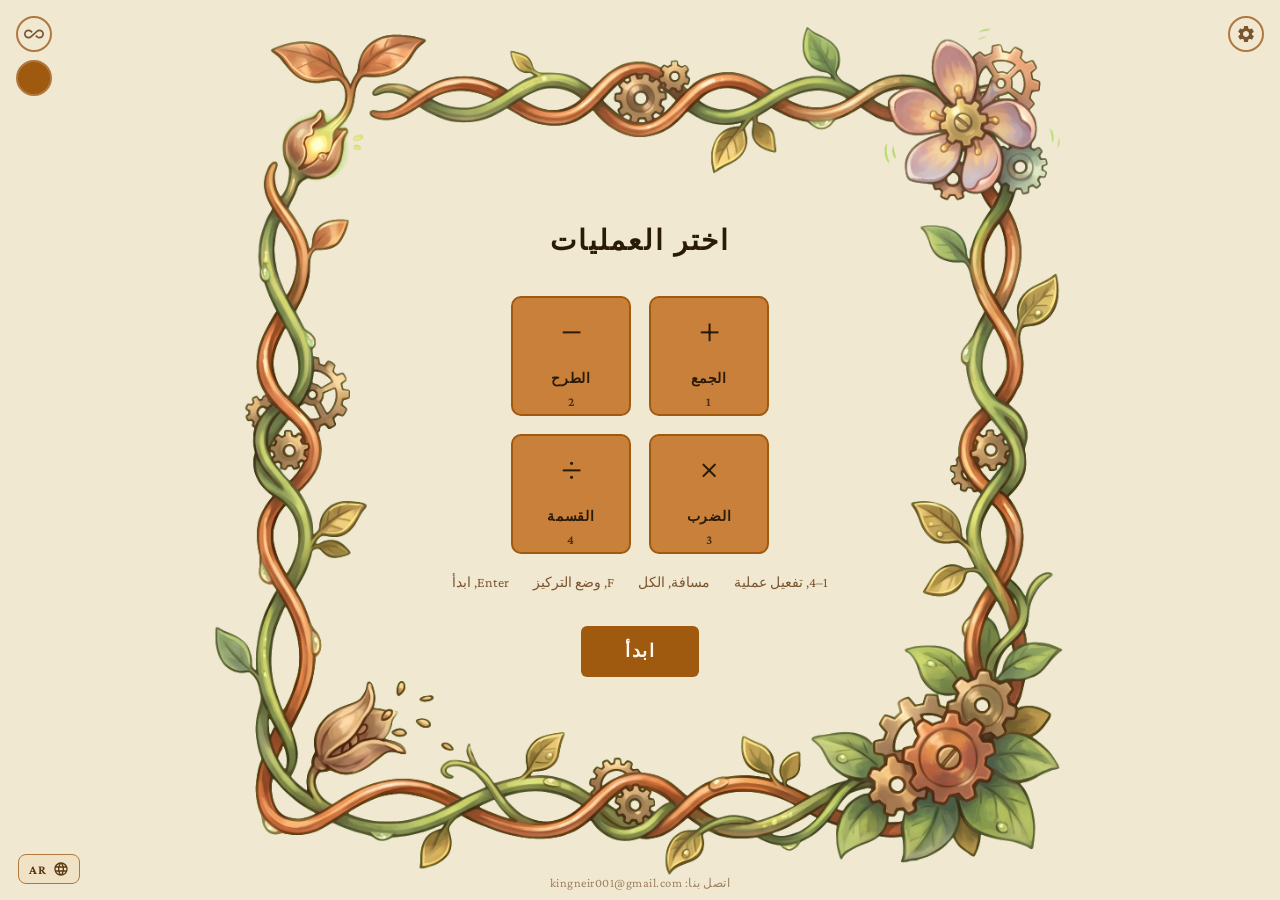
==== ar/index.html @ 9a597d03 "Updates" ====
<!DOCTYPE html>
<html lang="ar" dir="rtl">

<head>
    <meta charset="UTF-8">
    <meta name="viewport" content="width=device-width, initial-scale=1.0">
    
    <!-- Primary Meta Tags -->
    <title>Math Quiz: تدرّب على الحساب الذهني عبر الإنترنت</title>
    <meta name="title" content="Math Quiz: تدرّب على الحساب الذهني عبر الإنترنت">
    <meta name="description" content="حسّن سرعة حسابك مع أوضاع المؤقت والتركيز والخبير. تدرّب على الجمع والطرح والضرب والقسمة.">
    <link rel="canonical" href="https://coutneir.github.io/ar/">

    <!-- Language alternates (one hardcoded HTML per language for share/crawler SEO) -->
    <link rel="alternate" hreflang="en" href="https://coutneir.github.io/">
    <link rel="alternate" hreflang="es" href="https://coutneir.github.io/es/">
    <link rel="alternate" hreflang="fr" href="https://coutneir.github.io/fr/">
    <link rel="alternate" hreflang="ca" href="https://coutneir.github.io/ca/">
    <link rel="alternate" hreflang="pt" href="https://coutneir.github.io/pt/">
    <link rel="alternate" hreflang="de" href="https://coutneir.github.io/de/">
    <link rel="alternate" hreflang="ar" href="https://coutneir.github.io/ar/">
    <link rel="alternate" hreflang="x-default" href="https://coutneir.github.io/">

    <!-- Theme Color for Browser UI -->
    <meta name="theme-color" content="#f0e8d0" media="(prefers-color-scheme: light)">
    <meta name="theme-color" content="#0a0614" media="(prefers-color-scheme: dark)">

    <!-- Open Graph / Facebook -->
    <meta property="og:type" content="website">
    <meta property="og:url" content="https://coutneir.github.io/ar/">
    <meta property="og:title" content="Math Quiz: تدرّب على الحساب الذهني عبر الإنترنت">
    <meta property="og:description" content="حسّن سرعة حسابك مع أوضاع المؤقت والتركيز والخبير. تدرّب على الجمع والطرح والضرب والقسمة.">
    <meta property="og:image" content="https://coutneir.github.io/og_image.jpg">
    <meta property="og:image:width" content="1200">
    <meta property="og:image:height" content="630">
    <meta property="og:image:alt" content="Al-Khwarizmi inspired geometric emblem representing an Algorithm Pathway">
    <meta property="og:site_name" content="Math Quiz">
    <meta property="og:locale" content="ar_AR">

    <!-- Twitter -->
    <meta name="twitter:card" content="summary_large_image">
    <meta name="twitter:site" content="@coutneir">
    <meta name="twitter:url" content="https://coutneir.github.io/ar/">
    <meta name="twitter:title" content="Math Quiz: تدرّب على الحساب الذهني عبر الإنترنت">
    <meta name="twitter:description" content="حسّن سرعة حسابك مع أوضاع المؤقت والتركيز والخبير. تدرّب على الجمع والطرح والضرب والقسمة.">
    <meta name="twitter:image" content="https://coutneir.github.io/og_image.jpg">

    <!-- Favicon and App Manifest -->
    <link rel="icon" type="image/x-icon" href="/favicon.ico">
    <link rel="icon" type="image/png" sizes="32x32" href="/favicon-32x32.png">
    <link rel="icon" type="image/svg+xml" href="/favicon.svg">
    <link rel="apple-touch-icon" sizes="180x180" href="/apple-touch-icon.png">
    <link rel="manifest" href="/site.webmanifest">

    <!-- JSON-LD Structured Data -->
    <script type="application/ld+json">
    {
      "@context": "https://schema.org",
      "@type": "WebApplication",
      "name": "Math Quiz",
      "description": "حسّن سرعة حسابك مع أوضاع المؤقت والتركيز والخبير. تدرّب على الجمع والطرح والضرب والقسمة.",
      "url": "https://coutneir.github.io/",
      "applicationCategory": "EducationalApplication",
      "operatingSystem": "All",
      "browserRequirements": "Requires HTML5 support"
    }
    </script>

    <!-- Preconnect to reduce DNS + TLS latency for Google Fonts -->
    <link rel="preconnect" href="https://fonts.googleapis.com">
    <link rel="preconnect" href="https://fonts.gstatic.com" crossorigin>
    <!-- Defer font loading to prevent render-blocking and hit 100 Performance -->
    <link rel="preload" as="style" href="https://fonts.googleapis.com/css2?family=Cinzel:wght@400;600;700&family=Crimson+Pro:ital,wght@0,400;0,600;1,400&display=swap">
    <link rel="stylesheet" media="print" onload="this.onload=null;this.media='all'" href="https://fonts.googleapis.com/css2?family=Cinzel:wght@400;600;700&family=Crimson+Pro:ital,wght@0,400;0,600;1,400&display=swap">
    <noscript><link rel="stylesheet" href="https://fonts.googleapis.com/css2?family=Cinzel:wght@400;600;700&family=Crimson+Pro:ital,wght@0,400;0,600;1,400&display=swap"></noscript>
    <!-- Preload the active border so LCP fires as early as possible -->
    <link rel="preload" id="border-preload" as="image" href="/light_border.webp" type="image/webp" fetchpriority="high">
    <!-- Inline SVG sprite, replaces full Material Icons CDN (saves ~114KB) -->
    <svg xmlns="http://www.w3.org/2000/svg" style="display:none">
        <symbol id="icon-settings" viewBox="0 0 24 24"><path d="M19.14 12.94c.04-.3.06-.61.06-.94s-.02-.64-.07-.94l2.03-1.58a.49.49 0 0 0 .12-.61l-1.92-3.32a.49.49 0 0 0-.59-.22l-2.39.96a7.01 7.01 0 0 0-1.62-.94l-.36-2.54a.484.484 0 0 0-.48-.41h-3.84c-.24 0-.43.17-.47.41l-.36 2.54a7.34 7.34 0 0 0-1.62.94l-2.39-.96a.47.47 0 0 0-.59.22L2.74 8.87a.47.47 0 0 0 .12.61l2.03 1.58c-.05.3-.07.62-.07.94s.02.64.07.94l-2.03 1.58a.49.49 0 0 0-.12.61l1.92 3.32c.12.22.37.29.59.22l2.39-.96c.5.36 1.04.67 1.62.94l.36 2.54c.05.24.24.41.48.41h3.84c.24 0 .44-.17.47-.41l.36-2.54a7.34 7.34 0 0 0 1.62-.94l2.39.96c.22.08.47 0 .59-.22l1.92-3.32a.47.47 0 0 0-.12-.61l-2.01-1.58zM12 15.6c-1.98 0-3.6-1.62-3.6-3.6s1.62-3.6 3.6-3.6 3.6 1.62 3.6 3.6-1.62 3.6-3.6 3.6z"/></symbol>
        <symbol id="icon-all-inclusive" viewBox="0 0 24 24"><path d="M18.6 6.62c-1.44 0-2.8.56-3.77 1.53L12 10.66 10.48 12h.01L7.8 14.39c-.64.64-1.49.99-2.4.99-1.87 0-3.39-1.51-3.39-3.38S3.53 8.62 5.4 8.62c.91 0 1.76.35 2.44 1.03l1.13 1 1.51-1.34L9.22 8.2A5.37 5.37 0 0 0 5.4 6.62C2.42 6.62 0 9.04 0 12s2.42 5.38 5.4 5.38c1.44 0 2.8-.56 3.77-1.53l2.83-2.5.01.01L13.52 12h-.01l2.69-2.39c.64-.64 1.49-.99 2.4-.99 1.87 0 3.39 1.51 3.39 3.38s-1.52 3.38-3.39 3.38c-.9 0-1.76-.35-2.44-1.03l-1.14-1.01-1.51 1.34 1.27 1.12a5.386 5.386 0 0 0 3.82 1.57c2.98 0 5.4-2.41 5.4-5.38s-2.42-5.37-5.4-5.37z"/></symbol>
        <symbol id="icon-dark-mode" viewBox="0 0 24 24"><path d="M12 3a9 9 0 1 0 9 9c0-.46-.04-.92-.1-1.36a5.389 5.389 0 0 1-4.4 2.26 5.403 5.403 0 0 1-3.14-9.8c-.44-.06-.9-.1-1.36-.1z"/></symbol>
        <symbol id="icon-light-mode" viewBox="0 0 24 24"><path d="M12 7c-2.76 0-5 2.24-5 5s2.24 5 5 5 5-2.24 5-5-2.24-5-5-5zM2 13h2c.55 0 1-.45 1-1s-.45-1-1-1H2c-.55 0-1 .45-1 1s.45 1 1 1zm18 0h2c.55 0 1-.45 1-1s-.45-1-1-1h-2c-.55 0-1 .45-1 1s.45 1 1 1zM11 2v2c0 .55.45 1 1 1s1-.45 1-1V2c0-.55-.45-1-1-1s-1 .45-1 1zm0 18v2c0 .55.45 1 1 1s1-.45 1-1v-2c0-.55-.45-1-1-1s-1 .45-1 1zM5.99 4.58a.996.996 0 0 0-1.41 0 .996.996 0 0 0 0 1.41l1.06 1.06c.39.39 1.03.39 1.41 0s.39-1.03 0-1.41L5.99 4.58zm12.37 12.37a.996.996 0 0 0-1.41 0 .996.996 0 0 0 0 1.41l1.06 1.06c.39.39 1.03.39 1.41 0a.996.996 0 0 0 0-1.41l-1.06-1.06zm1.06-10.96a.996.996 0 0 0 0-1.41.996.996 0 0 0-1.41 0l-1.06 1.06c-.39.39-.39 1.03 0 1.41s1.03.39 1.41 0l1.06-1.06zM7.05 18.36a.996.996 0 0 0 0-1.41.996.996 0 0 0-1.41 0l-1.06 1.06c-.39.39-.39 1.03 0 1.41s1.03.39 1.41 0l1.06-1.06z"/></symbol>
        <symbol id="icon-language" viewBox="0 0 24 24"><path d="M11.99 2C6.47 2 2 6.48 2 12s4.47 10 9.99 10C17.52 22 22 17.52 22 12S17.52 2 11.99 2zm6.93 6h-2.95a15.65 15.65 0 0 0-1.38-3.56A8.03 8.03 0 0 1 18.92 8zM12 4.04c.83 1.2 1.48 2.53 1.91 3.96h-3.82c.43-1.43 1.08-2.76 1.91-3.96zM4.26 14C4.1 13.36 4 12.69 4 12s.1-1.36.26-2h3.38c-.08.66-.14 1.32-.14 2 0 .68.06 1.34.14 2H4.26zm.82 2h2.95c.32 1.25.78 2.45 1.38 3.56A7.99 7.99 0 0 1 5.08 16zm2.95-8H5.08a7.99 7.99 0 0 1 4.33-3.56A15.65 15.65 0 0 0 8.03 8zM12 19.96c-.83-1.2-1.48-2.53-1.91-3.96h3.82c-.43 1.43-1.08 2.76-1.91 3.96zM14.34 14H9.66c-.09-.66-.16-1.32-.16-2 0-.68.07-1.35.16-2h4.68c.09.65.16 1.32.16 2 0 .68-.07 1.34-.16 2zm.25 5.56c.6-1.11 1.06-2.31 1.38-3.56h2.95a8.03 8.03 0 0 1-4.33 3.56zM16.36 14c.08-.66.14-1.32.14-2 0-.68-.06-1.34-.14-2h3.38c.16.64.26 1.31.26 2s-.1 1.36-.26 2h-3.38z"/></symbol>
    </svg>
    

  <script type="module" crossorigin src="/assets/main-DHbUp1VT.js"></script>
  <link rel="stylesheet" crossorigin href="/assets/main-zAzt0mrz.css">
<link rel="manifest" href="/site.webmanifest"><script id="vite-plugin-pwa:register-sw" src="/registerSW.js"></script></head>

<body>
    <main id="bgc" aria-label="Math Quiz">
        <h1 class="sr-only">Math Quiz: تدرّب على الحساب الذهني عبر الإنترنت</h1>

        <!-- Breathing glow overlay (focus mode) -->
        <div id="focus-glow" aria-hidden="true"></div>

        <!-- ── Expert settings panel ─────────────────────────────────── -->
        <div id="expert-panel" role="dialog" aria-modal="true" aria-labelledby="expert-title">
            <div id="expert-card">
                <div id="expert-header">
                    <h2 id="expert-title">Expert Settings</h2>
                    <button id="expert-close" aria-label="Close">&#x2715;</button>
                </div>

                <!-- Session -->
                <div class="expert-section">
                    <div class="expert-section-title" id="exp-sec-session">Session</div>
                    <div class="expert-row">
                        <span class="expert-label" id="exp-lbl-mode">Mode</span>
                        <div class="seg" id="seg-mode" role="group" aria-labelledby="exp-lbl-mode">
                            <button data-val="timed"   class="active" id="exp-mode-timed">Timed</button>
                            <button data-val="endless" id="exp-mode-endless">Endless</button>
                        </div>
                    </div>
                    <div class="expert-row" id="timer-row">
                        <span class="expert-label" id="exp-lbl-timer">Timer</span>
                        <div class="seg" id="seg-timer" role="group" aria-labelledby="exp-lbl-timer">
                            <button data-val="30">30s</button>
                            <button data-val="60" class="active">60s</button>
                            <button data-val="90">90s</button>
                            <button data-val="120">120s</button>
                        </div>
                    </div>
                    <div class="expert-row" id="timer-custom-row">
                        <span class="expert-label" id="exp-lbl-custom">Custom (s)</span>
                        <input type="number" id="timer-custom" min="10" max="3600"
                               placeholder=", " class="range-custom-input">
                    </div>
                </div>

                <!-- Numbers -->
                <div class="expert-section">
                    <div class="expert-section-title" id="exp-sec-numbers">Numbers</div>
                    <div class="expert-row">
                        <span class="expert-label" id="exp-lbl-range">Range</span>
                        <div class="seg" id="range-presets" role="group" aria-labelledby="exp-lbl-range">
                            <button data-val="10"   class="active">0–10</button>
                            <button data-val="20">0–20</button>
                            <button data-val="50">0–50</button>
                            <button data-val="100">0–100</button>
                            <button data-val="1000">0–1000</button>
                        </div>
                    </div>
                    <div class="range-custom">
                        <label for="range-min" id="exp-lbl-min">Min</label>
                        <input type="number" id="range-min" min="0" max="999" value="0">
                        <label for="range-max" id="exp-lbl-max">Max</label>
                        <input type="number" id="range-max" min="1" max="1000" value="10">
                    </div>
                    <div class="expert-row">
                        <span class="expert-label" id="exp-lbl-neg">Negative results</span>
                        <div class="seg" id="seg-neg" role="group" aria-labelledby="exp-lbl-neg">
                            <button data-val="off" class="active" id="exp-neg-off">Off</button>
                            <button data-val="on"  id="exp-neg-on">On</button>
                        </div>
                    </div>
                    <div class="expert-row">
                        <span class="expert-label" id="exp-lbl-dec">Decimal division</span>
                        <div class="seg" id="seg-dec" role="group" aria-labelledby="exp-lbl-dec">
                            <button data-val="off" class="active" id="exp-dec-off">Off</button>
                            <button data-val="on"  id="exp-dec-on">On</button>
                        </div>
                    </div>
                </div>

                <!-- Problem structure -->
                <div class="expert-section">
                    <div class="expert-section-title" id="exp-sec-structure">Problem structure</div>
                    <div class="expert-row">
                        <span class="expert-label" id="exp-lbl-dir">Answer direction</span>
                        <div class="seg" id="seg-dir" role="group" aria-labelledby="exp-lbl-dir">
                            <button data-val="normal" class="active">A ○ B = ?</button>
                            <button data-val="operand">? ○ B = A</button>
                            <button data-val="mixed">Mixed</button>
                        </div>
                    </div>
                    <div class="expert-row">
                        <span class="expert-label" id="exp-lbl-chain">Chained problems</span>
                        <div class="seg" id="seg-chain" role="group" aria-labelledby="exp-lbl-chain">
                            <button data-val="off" class="active" id="exp-chain-off">Off</button>
                            <button data-val="on"  id="exp-chain-on">On</button>
                        </div>
                    </div>
                </div>

                <!-- Operation weight -->
                <div class="expert-section">
                    <div class="expert-section-title" id="exp-sec-weights">Operation weight</div>
                    <div id="weight-rows">
                        <div class="weight-row" data-op="addition">
                            <span class="weight-sym">+</span>
                            <input type="range" min="0" max="100" value="100" aria-label="Addition weight">
                            <span class="weight-val">100%</span>
                        </div>
                        <div class="weight-row" data-op="subtraction">
                            <span class="weight-sym">−</span>
                            <input type="range" min="0" max="100" value="100" aria-label="Subtraction weight">
                            <span class="weight-val">100%</span>
                        </div>
                        <div class="weight-row" data-op="multiplication">
                            <span class="weight-sym">×</span>
                            <input type="range" min="0" max="100" value="100" aria-label="Multiplication weight">
                            <span class="weight-val">100%</span>
                        </div>
                        <div class="weight-row" data-op="division">
                            <span class="weight-sym">÷</span>
                            <input type="range" min="0" max="100" value="100" aria-label="Division weight">
                            <span class="weight-val">100%</span>
                        </div>
                    </div>
                </div>

                <button id="expert-reset">Reset defaults</button>
            </div>
        </div>

        <!-- ── Screen 1: Select operations ───────────────────────────── -->
        <div class="screen active" id="screen-select" role="region" aria-labelledby="select-heading">
            <h2 id="select-heading">Choose operations</h2>
            <fieldset id="op-fieldset">
                <legend>Select which operations to practice</legend>
                <div id="op-grid">
                    <button class="op-card active" data-op="addition"
                            aria-pressed="true" aria-keyshortcuts="1">
                        <span aria-hidden="true">&plus;</span>
                        <span class="op-label">Addition</span>
                        <span class="op-key" aria-hidden="true">1</span>
                    </button>
                    <button class="op-card active" data-op="subtraction"
                            aria-pressed="true" aria-keyshortcuts="2">
                        <span aria-hidden="true">&minus;</span>
                        <span class="op-label">Subtraction</span>
                        <span class="op-key" aria-hidden="true">2</span>
                    </button>
                    <button class="op-card active" data-op="multiplication"
                            aria-pressed="true" aria-keyshortcuts="3">
                        <span aria-hidden="true">&times;</span>
                        <span class="op-label">Multiply</span>
                        <span class="op-key" aria-hidden="true">3</span>
                    </button>
                    <button class="op-card active" data-op="division"
                            aria-pressed="true" aria-keyshortcuts="4">
                        <span aria-hidden="true">&divide;</span>
                        <span class="op-label">Division</span>
                        <span class="op-key" aria-hidden="true">4</span>
                    </button>
                </div>
            </fieldset>
            <div id="select-hints" aria-hidden="true">
                <span>1–4, toggle op</span>
                <span>Space, toggle all</span>
                <span>F, focus mode</span>
                <span>Enter, start</span>
            </div>
            <div id="history-bar" aria-live="polite" hidden></div>
            <button class="btn-primary" id="btn-start" aria-keyshortcuts="Enter">Start</button>
            <!-- Gear: expert settings (top-left) -->
            <button id="expert-toggle" aria-label="Expert settings"
                    title="Expert Settings" aria-haspopup="dialog">
                <svg class="icon" aria-hidden="true"><use href="#icon-settings"/></svg>
            </button>
            <!-- Focus toggle placed after start in DOM so Tab order is: ops → start → focus toggle -->
            <button id="focus-toggle" aria-pressed="false"
                    aria-label="Focus mode" aria-keyshortcuts="f"
                    title="Focus Mode (F)">
                <svg class="icon" aria-hidden="true"><use href="#icon-all-inclusive"/></svg>
            </button>
        </div>

        <!-- ── Screen 2: Quiz ─────────────────────────────────────────── -->
        <div class="screen" id="screen-quiz" role="region" aria-labelledby="quiz-heading">
            <h2 id="quiz-heading" class="sr-only">Quiz</h2>
            <div id="timer" aria-live="assertive" aria-atomic="true" aria-label="Time remaining">1:00</div>
            <div id="calc-problem" role="status" aria-atomic="true" aria-label="Problem">
                <div id="calc-row">
                    <span id="operand1" aria-hidden="true"></span>
                    <span class="op-sym" id="symbol" aria-hidden="true"></span>
                    <span id="operand2" aria-hidden="true"></span>
                    <span aria-hidden="true">&equals;</span>
                    <input type="number" inputmode="numeric" enterkeyhint="go"
                           id="result-input"
                           autocomplete="off"
                           aria-label="Your answer"
                           aria-describedby="score-live">
                </div>
            </div>
            <output id="score-live" aria-live="polite" aria-atomic="true">0 correct</output>
            <button id="btn-submit-mobile" class="btn-primary" aria-label="Submit answer">&#10003;</button>
            <button id="btn-quit-mobile" class="btn-secondary" aria-label="Quit quiz">&#x2715;</button>
            <div class="screen-hint" aria-hidden="true">
                <span>Enter, submit</span>
                <span>Supr, clear</span>
                <span>Esc, quit</span>
            </div>
        </div>

        <!-- ── Screen 3: Results ──────────────────────────────────────── -->
        <div class="screen" id="screen-results" role="region" aria-labelledby="results-heading">
            <div class="results-scroll">
                <div id="results-inner">
                    <output id="score-display" aria-label="Score"></output>
                    <div id="tier-badge" role="status"></div>
                    <div id="tier-title"></div>
                    <div id="tier-message"></div>
                    <div id="tier-goal"></div>
                    <div id="score-sub"></div>
                    <div id="study-callout" class="study-callout" hidden>
                        <span class="study-heading"></span>
                        <div class="study-facts"></div>
                    </div>
                </div>
                <div id="result-buttons">
                    <button class="btn-secondary" id="btn-change"
                            aria-keyshortcuts="Backspace">Change operations</button>
                    <button class="btn-primary" id="btn-repeat"
                            aria-keyshortcuts="Enter">Play again</button>
                </div>
            </div>
            <div class="screen-hint" aria-hidden="true">
                <span>Enter, play again</span>
                <span>Supr, change ops</span>
            </div>
        </div>

        <!-- ── Screen 4: Focus summary ────────────────────────────────── -->
        <div class="screen" id="screen-focus-results" role="region" aria-labelledby="focus-results-heading">
            <div class="results-scroll">
                <h2 id="focus-results-heading">Session summary</h2>
                <div id="focus-stat-row" role="group" aria-label="Session statistics">
                    <div class="focus-stat">
                        <output class="focus-stat-num" id="fs-correct" aria-label="Correct answers"></output>
                        <div class="focus-stat-label" id="fs-label-correct" aria-hidden="true">Correct</div>
                    </div>
                    <div class="focus-stat">
                        <output class="focus-stat-num" id="fs-attempted" aria-label="Attempted"></output>
                        <div class="focus-stat-label" id="fs-label-attempted" aria-hidden="true">Attempted</div>
                    </div>
                    <div class="focus-stat">
                        <output class="focus-stat-num" id="fs-accuracy" aria-label="Accuracy"></output>
                        <div class="focus-stat-label" id="fs-label-accuracy" aria-hidden="true">Accuracy</div>
                    </div>
                    <div class="focus-stat">
                        <output class="focus-stat-num sm" id="fs-duration" aria-label="Session duration"></output>
                        <div class="focus-stat-label" id="fs-label-duration" aria-hidden="true">Duration</div>
                    </div>
                    <div class="focus-stat">
                        <output class="focus-stat-num sm" id="fs-avg" aria-label="Average time per problem"></output>
                        <div class="focus-stat-label" id="fs-label-avg" aria-hidden="true">Avg / problem</div>
                    </div>
                </div>
                <div id="weak-spots">
                    <h2>Weak spots</h2>
                    <div id="weak-list" aria-live="polite"></div>
                    <div id="no-weak" style="display:none">No weak spots, clean session.</div>
                </div>
                <button class="btn-primary" id="btn-focus-menu"
                        aria-keyshortcuts="Enter">Back to menu</button>
            </div>
        </div>

    </main>

    <div id="palette-picker">
        <button id="palette-trigger" aria-haspopup="true" aria-expanded="false" aria-label="Color theme" title="Color theme"></button>
        <div id="palette-popover" role="group" aria-label="Color theme">
            <button class="swatch" data-preset="parchment" title="Parchment" aria-label="Parchment theme"></button>
            <button class="swatch" data-preset="night"     title="Night"     aria-label="Night theme"></button>
            <button class="swatch" data-preset="forest"    title="Forest"    aria-label="Forest theme"></button>
            <button class="swatch" data-preset="ocean"     title="Ocean"     aria-label="Ocean theme"></button>
            <button class="swatch" data-preset="dusk"      title="Dusk"      aria-label="Dusk theme"></button>
        </div>
    </div>

    <nav id="lang-switcher" aria-label="Language">
        <button id="lang-toggle" aria-haspopup="listbox" aria-expanded="false"
                aria-label="Choose language" title="Language">
            <svg class="icon" aria-hidden="true"><use href="#icon-language"/></svg>
            <span id="lang-current" aria-hidden="true">EN</span>
        </button>
        <div id="lang-menu" role="listbox" aria-label="Language">
            <button class="lang-btn" role="option" data-lang="en" lang="en">English</button>
            <button class="lang-btn" role="option" data-lang="es" lang="es">Español</button>
            <button class="lang-btn" role="option" data-lang="fr" lang="fr">Français</button>
            <button class="lang-btn" role="option" data-lang="ca" lang="ca">Català</button>
            <button class="lang-btn" role="option" data-lang="pt" lang="pt">Português</button>
            <button class="lang-btn" role="option" data-lang="de" lang="de">Deutsch</button>
            <button class="lang-btn" role="option" data-lang="ar" lang="ar" dir="rtl">العربية</button>
        </div>
    </nav>

    <!-- Contact: shows the address as copyable text instead of a mailto -->
    <span id="contact-link" role="button" tabindex="0" title="Copy email"></span>

    <!-- visually-hidden utility used for sr-only headings -->
    <style>
        .sr-only {
            position: absolute;
            width: 1px; height: 1px;
            overflow: hidden;
            clip: rect(0 0 0 0);
            white-space: nowrap;
        }
    </style>

    <!-- Cloudflare Web Analytics --><script defer src='https://static.cloudflareinsights.com/beacon.min.js' data-cf-beacon='{"token": "3adb3115b8c9426fa2d37298f7bb7b2a"}'></script><!-- End Cloudflare Web Analytics -->
</body>

</html>
---- assets/main-zAzt0mrz.css ----
:root{--font-display:"Cinzel", "Palatino Linotype", Georgia, serif;--font-body:"Crimson Pro", Georgia, "Times New Roman", serif;--bg:#f0e8d0;--border-img:url(/light_border.webp);--text-primary:#2a1a08;--text-secondary:#5a3a14;--text-muted:#7a5530;--accent:#a05a10;--accent-hover:#7a4008;--accent-dim:#c8803a;--green:#3d6b1a;--green-hover:#2a4d10;--card-bg:#f0e1c3e0;--card-border:#b07840;--input-bg:#fff8ebf2;--input-border:#a06828;--panel-bg:#ede0c0;--panel-border:#b07840;--seg-bg:#0000000d;--seg-border:#b07840;--weak-bg:#0000000a;--mode-toggle-bg:#e8d8b0;--shadow:#50280040;--danger:#b83010;--glow-color:#a05a104d}html[data-theme=night]{--bg:#000;--border-img:url(/dark_border.webp);--text-primary:#e8e0f0;--text-secondary:#bcacd8;--text-muted:#8878a8;--accent:#9b72cf;--accent-hover:#7c4fbf;--accent-dim:#4a2a80;--green:#2d8a8a;--green-hover:#1f6666;--card-bg:#0c0816d9;--card-border:#3a2660;--input-bg:#06040eeb;--input-border:#5a3a9a;--panel-bg:#0d0914;--panel-border:#3a2260;--seg-bg:#ffffff0d;--seg-border:#3a2260;--weak-bg:#ffffff0a;--mode-toggle-bg:#0a0614;--danger:#e05a3a;--glow-color:#7850c847}html[data-theme=forest]{--bg:#e4edd6;--border-img:url(/light_border.webp);--text-primary:#1c2e0a;--text-secondary:#3a5a18;--text-muted:#5a7a38;--accent:#2e7a18;--accent-hover:#1e5a10;--accent-dim:#6aaa40;--green:#5a8a30;--green-hover:#3a6a18;--card-bg:#d2e6b9e0;--card-border:#7aaa50;--input-bg:#e6f8d7f2;--input-border:#5a8828;--panel-bg:#d0e8b8;--panel-border:#7aaa50;--seg-bg:#0000000d;--seg-border:#7aaa50;--weak-bg:#0000000a;--mode-toggle-bg:#c8e0a8;--shadow:#14320840;--danger:#b83010;--glow-color:#2e7a184d}html[data-theme=ocean]{--bg:#010d18;--border-img:url(/dark_border.webp);--text-primary:#c8e8f8;--text-secondary:#80c0dc;--text-muted:#4a90b0;--accent:#18b0d8;--accent-hover:#0888b0;--accent-dim:#084870;--green:#18a090;--green-hover:#0a7870;--card-bg:#01101cd9;--card-border:#083858;--input-bg:#000812eb;--input-border:#0a5880;--panel-bg:#000e1a;--panel-border:#063050;--seg-bg:#ffffff0d;--seg-border:#063050;--weak-bg:#ffffff0a;--mode-toggle-bg:#000810;--shadow:#001e3c73;--danger:#e05a3a;--glow-color:#12a0d247}html[data-theme=dusk]{--bg:#10080e;--border-img:url(/dark_border.webp);--text-primary:#ecd8e8;--text-secondary:#c898b8;--text-muted:#9868a0;--accent:#c85898;--accent-hover:#a03878;--accent-dim:#581838;--green:#8858a0;--green-hover:#683880;--card-bg:#140812d9;--card-border:#481830;--input-bg:#0a040aeb;--input-border:#782858;--panel-bg:#0e0610;--panel-border:#401428;--seg-bg:#ffffff0d;--seg-border:#381020;--weak-bg:#ffffff0a;--mode-toggle-bg:#0a040c;--shadow:#32001e73;--danger:#e06040;--glow-color:#aa3c8247}*{box-sizing:border-box;margin:0;padding:0}[tabindex="-1"]:focus{outline:none}html,body{height:100vh;font-family:var(--font-body);background:var(--bg);color:var(--text-primary);overflow:hidden}#bgc{background-image:var(--border-img);background-position:50%;background-repeat:no-repeat;background-size:contain;justify-content:center;align-items:center;width:100vw;height:100vh;display:flex}.screen{flex-direction:column;justify-content:center;align-items:center;gap:36px;width:100vmin;height:100vmin;display:none;position:relative}.screen.active{display:flex}.screen h1,.screen h2{font-family:var(--font-display);color:var(--text-primary);letter-spacing:2px;text-transform:uppercase;font-size:28px;font-weight:600}.btn-primary{font-size:18px;font-weight:600;font-family:var(--font-display);letter-spacing:1.5px;text-transform:uppercase;background:var(--accent);color:#fff8f0;cursor:pointer;border:none;border-radius:6px;padding:13px 44px;transition:opacity .15s}.btn-primary:hover{opacity:.85}.btn-primary:focus-visible{outline:3px solid var(--accent);outline-offset:3px}.btn-secondary{font-size:17px;font-weight:600;font-family:var(--font-display);letter-spacing:1px;text-transform:uppercase;color:var(--accent);border:2px solid var(--accent);cursor:pointer;background:0 0;border-radius:6px;padding:11px 32px;transition:opacity .15s}.btn-secondary:hover{opacity:.75}.btn-secondary:focus-visible{outline:3px solid var(--accent);outline-offset:3px}#screen-select{position:relative}#op-grid{grid-template-columns:1fr 1fr;gap:18px;display:grid}#op-fieldset{border:none;margin:0;padding:0}#op-fieldset legend{clip:rect(0 0 0 0);white-space:nowrap;width:1px;height:1px;position:absolute;overflow:hidden}.op-card{width:120px;height:120px;font-size:44px;font-family:var(--font-display);border:2px solid var(--card-border);background:var(--card-bg);color:var(--text-muted);cursor:pointer;opacity:.45;-webkit-user-select:none;user-select:none;border-radius:10px;flex-direction:column;justify-content:center;align-items:center;gap:8px;transition:opacity .15s,transform .1s;display:flex}.op-card:focus-visible{outline:3px solid var(--accent);outline-offset:3px}.op-card .op-label{font-family:var(--font-body);letter-spacing:.8px;text-transform:uppercase;font-size:14px;font-weight:600}.op-card.active{background:var(--accent-dim);border-color:var(--accent);color:var(--text-primary);opacity:1}#timer{font-family:var(--font-display);color:var(--text-primary);text-align:center;letter-spacing:2px;min-width:90px;font-size:38px;font-weight:600}#timer.urgent{color:var(--danger)}#calc-row{align-items:center;gap:22px;display:flex}#calc-row span{font-family:var(--font-display);color:var(--text-primary);font-size:56px;font-weight:600}#calc-row .op-sym{color:var(--accent);font-size:52px;font-weight:400}input[type=number]{-webkit-appearance:none;-moz-appearance:textfield}input[type=number]::-webkit-outer-spin-button{-webkit-appearance:none;margin:0}input[type=number]::-webkit-inner-spin-button{-webkit-appearance:none;margin:0}#result-input{width:130px;height:72px;font-family:var(--font-display);text-align:center;border:2px solid var(--input-border);background:var(--input-bg);color:var(--text-primary);border-radius:6px;outline:none;padding:2px;font-size:48px;font-weight:600;transition:border-color .15s}#result-input:focus{border-color:var(--accent)}#result-input.correct{border-color:var(--green)!important}#result-input.wrong{border-color:var(--danger)!important}#btn-submit-mobile,#btn-quit-mobile,#score-live{display:none}#results-inner{text-align:center;flex-direction:column;align-items:center;gap:10px;max-width:360px;display:flex}#score-display{font-family:var(--font-display);color:var(--accent);letter-spacing:3px;font-size:72px;font-weight:600;line-height:1}#tier-badge{font-family:var(--font-body);letter-spacing:2px;text-transform:uppercase;border-radius:20px;padding:5px 16px;font-size:13px;font-weight:600}#tier-badge.tier-developing{color:var(--accent);border:1px solid var(--accent-dim);background:#c8794126}#tier-badge.tier-fluent{color:var(--green);border:1px solid var(--green-hover);background:#6b8c3a26}#tier-badge.tier-automatic{background:var(--seg-bg);color:var(--accent);border:1px solid var(--accent-dim)}#tier-title{font-family:var(--font-display);color:var(--text-primary);letter-spacing:1px;font-size:22px;font-weight:600}#tier-message{font-family:var(--font-body);color:var(--text-secondary);font-size:17px;font-style:italic;font-weight:400;line-height:1.6}#tier-goal{font-family:var(--font-body);color:var(--green);font-size:15px;font-weight:600}#score-sub{font-family:var(--font-body);color:var(--text-muted);font-size:15px;font-weight:400}#op-breakdown{gap:8px;margin-top:4px;display:flex}.ob-row{background:var(--weak-bg);border:1px solid var(--panel-border);border-radius:8px;flex-direction:column;align-items:center;gap:2px;min-width:52px;padding:8px 12px;display:flex}.ob-sym{font-family:var(--font-display);color:var(--text-muted);font-size:18px}.ob-acc{font-family:var(--font-display);font-size:20px;font-weight:600;line-height:1}.ob-acc.ob-good{color:var(--green)}.ob-acc.ob-ok{color:var(--accent)}.ob-acc.ob-bad{color:var(--danger)}.ob-detail{font-family:var(--font-body);color:var(--text-muted);font-size:13px}.study-callout{border:1px solid var(--accent-dim);background:var(--seg-bg);border-radius:10px;flex-direction:column;align-items:center;gap:8px;width:100%;max-width:340px;margin-top:6px;padding:12px 16px 14px;display:flex}.study-callout[hidden]{display:none}.study-heading{font-family:var(--font-body);letter-spacing:1.5px;text-transform:uppercase;color:var(--accent);font-size:12px;font-weight:700}.study-facts{flex-wrap:wrap;justify-content:center;gap:8px;display:flex}.study-fact{font-family:var(--font-display);letter-spacing:1px;color:var(--text-primary);background:var(--card-bg);border:1px solid var(--card-border);border-radius:8px;padding:5px 12px;font-size:17px;font-weight:600}.weak-facts{flex-wrap:wrap;flex-basis:100%;gap:6px;margin-top:8px;display:flex}.weak-fact{font-family:var(--font-display);letter-spacing:.5px;color:var(--text-secondary);background:var(--card-bg);border:1px solid var(--card-border);border-radius:6px;padding:3px 9px;font-size:14px;font-weight:600}#result-buttons{flex-shrink:0;gap:18px;margin-top:10px;display:flex}.results-scroll{scrollbar-width:thin;scrollbar-color:var(--card-border) transparent;flex-direction:column;align-items:center;gap:20px;width:100%;max-width:64vmin;max-height:54vmin;padding:2px 4px 6px;display:flex;overflow-y:auto}.results-scroll::-webkit-scrollbar{width:6px}.results-scroll::-webkit-scrollbar-track{background:0 0}.results-scroll::-webkit-scrollbar-thumb{background:var(--card-border);border-radius:3px}@media (width<=600px){.results-scroll{width:100%;max-height:none;overflow-y:visible}}.op-card .op-key{font-family:var(--font-body);opacity:.5;letter-spacing:.3px;font-size:13px;font-weight:600}.op-card.active .op-key{opacity:.8}#history-bar{font-family:var(--font-body);color:var(--text-muted);letter-spacing:.02em;opacity:.85;font-size:14px}#select-hints{font-family:var(--font-body);color:var(--text-muted);gap:24px;margin-top:-16px;font-size:14px;font-weight:400;display:flex}.screen-hint{font-family:var(--font-body);color:var(--text-muted);gap:20px;font-size:14px;font-weight:400;display:flex}.screen-hint span:before{content:""}#expert-toggle{border:2px solid var(--card-border);width:36px;height:36px;color:var(--text-muted);cursor:pointer;background:0 0;border-radius:50%;justify-content:center;align-items:center;transition:opacity .15s;display:flex;position:fixed;top:16px;left:16px}#expert-toggle:hover{opacity:.7}#expert-toggle:focus-visible{outline:3px solid var(--accent);outline-offset:3px}#expert-toggle:after{content:"";background:var(--accent);border:1.5px solid var(--bg);border-radius:50%;width:8px;height:8px;display:none;position:absolute;top:1px;right:1px}#expert-toggle.has-custom:after{display:block}[dir=rtl] #expert-toggle{left:auto;right:16px}#expert-panel{z-index:1100;background:#000000a6;justify-content:center;align-items:center;display:none;position:fixed;inset:0}#expert-panel.open{display:flex}#expert-card{background:var(--panel-bg);border:1px solid var(--panel-border);width:min(520px,92vw);max-height:88vh;box-shadow:0 12px 50px var(--shadow);scrollbar-width:thin;scrollbar-color:var(--text-muted) transparent;border-radius:14px;flex-direction:column;gap:20px;padding:28px 32px 24px;display:flex;overflow-y:auto}#expert-card::-webkit-scrollbar{width:8px}#expert-card::-webkit-scrollbar-track{background:0 0}#expert-card::-webkit-scrollbar-thumb{background:var(--text-muted);border-radius:4px}#expert-card::-webkit-scrollbar-thumb:hover{background:var(--text-secondary)}#expert-header{justify-content:space-between;align-items:center;display:flex}#expert-header h2{font-family:var(--font-display);letter-spacing:2px;text-transform:uppercase;color:var(--text-primary);font-size:18px;font-weight:600}#expert-close{border:1px solid var(--panel-border);width:30px;height:30px;color:var(--text-muted);cursor:pointer;background:0 0;border-radius:50%;justify-content:center;align-items:center;font-size:16px;transition:opacity .15s;display:flex}#expert-close:hover{opacity:.65}#expert-close:focus-visible{outline:3px solid var(--accent);outline-offset:2px}.expert-section{flex-direction:column;gap:12px;display:flex}.expert-section-title{font-family:var(--font-body);letter-spacing:1.5px;text-transform:uppercase;color:var(--text-muted);border-bottom:1px solid var(--panel-border);padding-bottom:6px;font-size:13px;font-weight:600}.expert-row{justify-content:space-between;align-items:center;gap:12px;display:flex}.expert-label{font-family:var(--font-body);color:var(--text-secondary);flex-shrink:0;font-size:16px;font-weight:600}.seg{border:1.5px solid var(--seg-border);border-radius:7px;display:flex;overflow:hidden}.seg button{font-family:var(--font-body);background:var(--seg-bg);color:var(--text-muted);cursor:pointer;white-space:nowrap;border:none;flex:1;padding:7px 12px;font-size:14px;font-weight:600;transition:opacity .12s}.seg button+button{border-left:1.5px solid var(--seg-border)}[dir=rtl] .seg button+button{border-left:none;border-right:1.5px solid var(--seg-border)}.seg button.active{background:var(--accent);color:#fff8f0}.seg button:focus-visible{outline:2px solid var(--accent);outline-offset:-2px}#range-presets{flex-wrap:wrap}.range-custom{align-items:center;gap:8px;margin-top:4px;display:flex}.range-custom label{font-family:var(--font-body);color:var(--text-muted);font-size:14px;font-weight:600}.range-custom input{width:70px;font-family:var(--font-body);border:1.5px solid var(--seg-border);text-align:center;background:var(--input-bg);color:var(--text-primary);border-radius:6px;padding:5px 8px;font-size:15px}.range-custom input:focus,.range-custom-input:focus{border-color:var(--accent);outline:none}.range-custom-input{width:80px;font-family:var(--font-body);border:1.5px solid var(--seg-border);text-align:center;background:var(--input-bg);color:var(--text-primary);border-radius:6px;padding:6px 8px;font-size:16px}#weight-rows{flex-direction:column;gap:8px;display:flex}.weight-row{align-items:center;gap:10px;display:flex}.weight-sym{font-family:var(--font-display);color:var(--accent);text-align:center;flex-shrink:0;width:20px;font-size:18px;font-weight:600}.weight-row input[type=range]{accent-color:var(--accent);cursor:pointer;flex:1;height:4px}.weight-val{font-family:var(--font-body);color:var(--text-muted);text-align:right;flex-shrink:0;width:32px;font-size:14px;font-weight:700}#expert-reset{font-family:var(--font-body);color:var(--danger);cursor:pointer;text-underline-offset:2px;background:0 0;border:none;align-self:center;padding:4px 0;font-size:15px;font-weight:600;text-decoration:underline}#expert-reset:hover{color:var(--accent-hover)}#expert-reset:focus-visible{outline:2px solid var(--danger);border-radius:3px}#focus-toggle{border:2px solid var(--card-border);width:36px;height:36px;color:var(--text-muted);cursor:pointer;background:0 0;border-radius:50%;justify-content:center;align-items:center;font-size:20px;transition:opacity .15s;display:flex;position:fixed;top:16px;right:16px}#focus-toggle:hover{opacity:.7}#focus-toggle:focus-visible{outline:3px solid var(--accent);outline-offset:3px}#focus-toggle.on{background:var(--accent);border-color:var(--accent);color:#fff8f0;box-shadow:0 0 12px var(--accent-dim)}body.focus-active #bgc{background-image:none;background-color:var(--bg)}body.focus-active #screen-quiz{background:var(--bg)}body.focus-active #timer,body.focus-active #score-live{display:none}body.focus-active #calc-row span{color:var(--text-primary)}body.focus-active #calc-row .op-sym{color:var(--accent)}body.focus-active #result-input{background:var(--input-bg);color:var(--text-primary);border-color:var(--card-border)}body.focus-active #result-input:focus{border-color:var(--accent)}body.focus-active #result-input.correct,body.focus-active #result-input.wrong{border-color:var(--card-border)!important}#focus-glow{pointer-events:none;z-index:999;display:none;position:fixed;inset:0}#focus-glow:before{content:"";box-shadow:inset 0 0 100px 40px var(--glow-color);opacity:.4;will-change:opacity;animation:4s ease-in-out infinite focusBreathe;position:absolute;inset:0}body.focus-active #focus-glow{display:block}@keyframes focusBreathe{0%{opacity:.18}50%{opacity:.7}to{opacity:.18}}#focus-stat-row{flex-wrap:wrap;justify-content:center;gap:18px 30px;max-width:360px;display:flex}.focus-stat{flex-direction:column;align-items:center;gap:2px;display:flex}.focus-stat-num{font-family:var(--font-display);color:var(--accent);letter-spacing:2px;font-size:48px;font-weight:600;line-height:1}.focus-stat-num.sm{letter-spacing:1px;font-size:28px}.focus-stat-label{font-family:var(--font-body);letter-spacing:1.2px;text-transform:uppercase;color:var(--text-muted);font-size:13px;font-weight:600}#weak-spots{flex-direction:column;gap:8px;width:100%;max-width:320px;display:flex}#weak-spots h2{font-family:var(--font-display);letter-spacing:1.5px;text-transform:uppercase;color:var(--text-muted);margin-bottom:2px;font-size:13px;font-weight:600}.weak-item{background:var(--weak-bg);border:1px solid var(--panel-border);border-radius:8px;flex-wrap:wrap;justify-content:space-between;align-items:center;padding:10px 14px;display:flex}.weak-item-label{font-family:var(--font-body);color:var(--text-primary);font-size:16px;font-weight:600}.weak-item-count{font-family:var(--font-body);color:var(--danger);font-size:15px;font-weight:700}#no-weak{font-family:var(--font-body);color:var(--green);text-align:center;font-size:16px;font-style:italic;font-weight:600}#lang-switcher{z-index:1000;position:fixed;bottom:16px;right:18px}#lang-toggle{font-family:var(--font-body);letter-spacing:.8px;border:1.5px solid var(--card-border);background:var(--card-bg);color:var(--text-secondary);cursor:pointer;border-radius:8px;align-items:center;gap:6px;padding:6px 10px;font-size:13px;font-weight:700;transition:opacity .15s;display:flex}#lang-toggle .icon{width:16px;height:16px}#lang-toggle:hover{opacity:.75}#lang-toggle:focus-visible{outline:2px solid var(--accent);outline-offset:2px}#lang-menu{border:1.5px solid var(--card-border);background:var(--panel-bg);min-width:150px;box-shadow:0 10px 34px var(--shadow);border-radius:10px;flex-direction:column;gap:2px;max-height:60vh;padding:6px;display:none;position:absolute;bottom:calc(100% + 8px);right:0;overflow-y:auto}#lang-switcher.open #lang-menu{display:flex}#lang-switcher.open #lang-toggle{border-color:var(--accent)}.lang-btn{font-family:var(--font-body);text-align:left;color:var(--text-secondary);cursor:pointer;white-space:nowrap;background:0 0;border:none;border-radius:6px;padding:8px 12px;font-size:15px;font-weight:600;transition:background .12s}.lang-btn:hover{background:var(--seg-bg)}.lang-btn:focus-visible{outline:2px solid var(--accent);outline-offset:-2px}.lang-btn.active{background:var(--accent);color:#fff8f0}[dir=rtl] #lang-switcher{left:18px;right:auto}[dir=rtl] #lang-menu{left:0;right:auto}[dir=rtl] .lang-btn{text-align:right}[dir=rtl] #focus-toggle{left:16px;right:auto}#palette-picker{z-index:1000;position:fixed;top:60px;right:16px}#palette-trigger{border:2px solid var(--card-border);cursor:pointer;border-radius:50%;width:36px;height:36px;padding:0;transition:opacity .15s,transform .15s;display:block}#palette-trigger:hover{opacity:.8;transform:scale(1.08)}#palette-trigger:focus-visible{outline:3px solid var(--accent);outline-offset:3px}#palette-popover{background:var(--panel-bg);border:1.5px solid var(--card-border);box-shadow:0 4px 16px var(--shadow);box-sizing:border-box;border-radius:20px;flex-direction:column;align-items:center;gap:7px;width:36px;padding:8px 0;display:none;position:absolute;top:calc(100% + 8px);right:0}#palette-picker.open #palette-popover{display:flex}.swatch{cursor:pointer;border:2px solid #0000;border-radius:50%;outline:none;flex-shrink:0;width:22px;height:22px;padding:0;transition:transform .15s,box-shadow .15s}.swatch:hover{transform:scale(1.12)}.swatch:focus-visible{outline:3px solid var(--accent);outline-offset:2px}.swatch[data-preset=parchment]{background:#a05a10}.swatch[data-preset=night]{background:#9b72cf}.swatch[data-preset=forest]{background:#2e7a18}.swatch[data-preset=ocean]{background:#18b0d8}.swatch[data-preset=dusk]{background:#c85898}.icon{fill:currentColor;flex-shrink:0;width:20px;height:20px}[dir=rtl] #palette-picker{left:16px;right:auto}[dir=rtl] #palette-popover{left:0;right:auto}@media (width<=600px){html,body{height:auto;min-height:100vh;overflow:auto}#bgc{background-color:var(--bg);height:auto;min-height:100svh;background-image:none!important}.screen{box-sizing:border-box;justify-content:center;gap:20px;width:100%;height:auto;min-height:100svh;padding:72px 16px}.screen h1,.screen h2{letter-spacing:1px;font-size:20px}.btn-primary{padding:12px 32px;font-size:16px}.btn-secondary{padding:10px 24px;font-size:15px}#op-grid{gap:12px}.op-card{gap:6px;width:90px;height:90px;font-size:34px}.op-card .op-label{font-size:12px}.op-card .op-key,#select-hints,.screen-hint{display:none}#timer{min-width:70px;font-size:28px}#calc-row{gap:14px}#calc-row span{font-size:42px}#calc-row .op-sym{font-size:38px}#result-input{width:110px;height:60px;font-size:38px}#score-live{font-size:17px}#results-inner{max-width:100%}#score-display{font-size:60px}#tier-title{font-size:18px}#tier-message{font-size:15px}#tier-goal{font-size:14px}#score-sub{font-size:13px}#op-breakdown{flex-wrap:wrap;justify-content:center;gap:6px}#result-buttons{flex-direction:column;align-items:center;gap:12px}#focus-stat-row{flex-wrap:wrap;justify-content:center;gap:16px}.focus-stat-num{font-size:36px}.focus-stat-num.sm{font-size:22px}.focus-stat-label{font-size:11px}#weak-spots{max-width:100%}.weak-item-label{font-size:14px}.weak-item-count{font-size:13px}#expert-card{gap:16px;padding:20px 18px 18px}#expert-header h2{font-size:15px}.expert-label{font-size:14px}.seg button{padding:6px 8px;font-size:13px}.expert-section-title{font-size:11px}.expert-row{flex-direction:column;align-items:stretch;gap:8px}.expert-label{flex-shrink:1}.expert-row .seg{width:100%}#range-presets,#seg-timer,#seg-dir{border:none;flex-wrap:wrap;gap:6px;overflow:visible}#range-presets button,#seg-timer button,#seg-dir button{border:1.5px solid var(--seg-border);border-radius:6px;flex:1 0 auto}#seg-dir button{min-width:92px}#expert-toggle,#focus-toggle{width:32px;height:32px;top:12px}#expert-toggle{left:12px}#focus-toggle{right:12px}#palette-picker{top:52px;right:12px}#palette-trigger{width:32px;height:32px}#palette-popover{width:32px}#lang-switcher{bottom:12px;right:12px}#lang-toggle{padding:7px 11px;font-size:13px}#btn-submit-mobile,#btn-quit-mobile{border-radius:50%;justify-content:center;align-items:center;width:64px;height:64px;padding:0;font-size:28px;display:flex}#btn-quit-mobile{opacity:.75;border-radius:50%;width:32px;height:32px;padding:0;font-size:16px;position:fixed;top:92px;right:12px}}@media (pointer:coarse),(width<=1024px){#select-hints,.screen-hint,.op-key{display:none!important}}#contact-link{letter-spacing:.04em;color:var(--text-muted);opacity:.7;z-index:5;cursor:pointer;-webkit-user-select:text;user-select:text;white-space:nowrap;font-size:.78rem;text-decoration:none;transition:opacity .2s,color .2s;position:fixed;bottom:10px;left:50%;transform:translate(-50%)}#contact-link:hover,#contact-link:focus-visible{opacity:1;color:var(--accent);text-decoration:underline}body.focus-active #contact-link{display:none}@media (width<=600px){#contact-link{bottom:20px;left:12px;transform:none}}
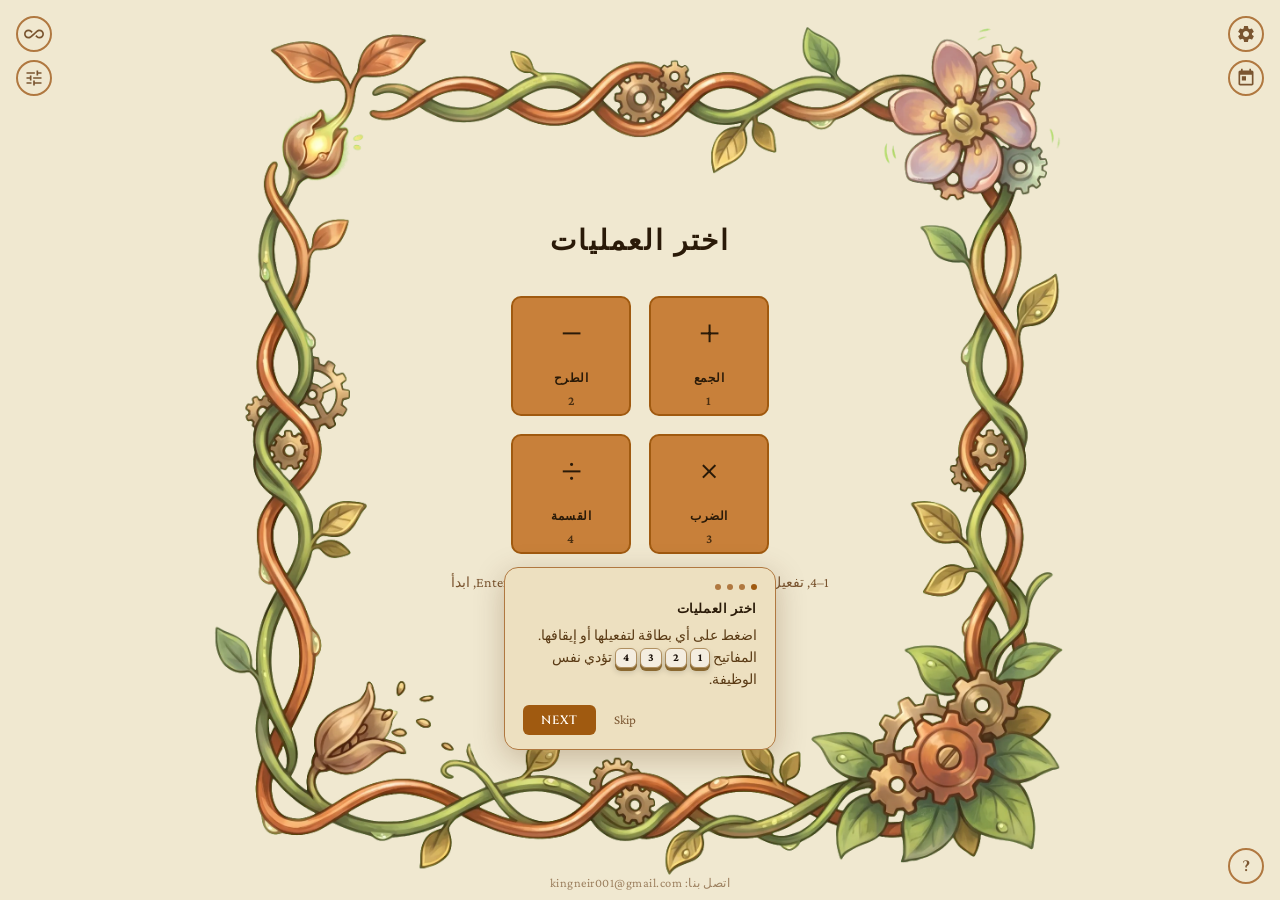
==== commit 4f7793dc: "Updates" ====
--- a/ar/index.html
+++ b/ar/index.html
@@ -82,11 +82,12 @@
         <symbol id="icon-dark-mode" viewBox="0 0 24 24"><path d="M12 3a9 9 0 1 0 9 9c0-.46-.04-.92-.1-1.36a5.389 5.389 0 0 1-4.4 2.26 5.403 5.403 0 0 1-3.14-9.8c-.44-.06-.9-.1-1.36-.1z"/></symbol>
         <symbol id="icon-light-mode" viewBox="0 0 24 24"><path d="M12 7c-2.76 0-5 2.24-5 5s2.24 5 5 5 5-2.24 5-5-2.24-5-5-5zM2 13h2c.55 0 1-.45 1-1s-.45-1-1-1H2c-.55 0-1 .45-1 1s.45 1 1 1zm18 0h2c.55 0 1-.45 1-1s-.45-1-1-1h-2c-.55 0-1 .45-1 1s.45 1 1 1zM11 2v2c0 .55.45 1 1 1s1-.45 1-1V2c0-.55-.45-1-1-1s-1 .45-1 1zm0 18v2c0 .55.45 1 1 1s1-.45 1-1v-2c0-.55-.45-1-1-1s-1 .45-1 1zM5.99 4.58a.996.996 0 0 0-1.41 0 .996.996 0 0 0 0 1.41l1.06 1.06c.39.39 1.03.39 1.41 0s.39-1.03 0-1.41L5.99 4.58zm12.37 12.37a.996.996 0 0 0-1.41 0 .996.996 0 0 0 0 1.41l1.06 1.06c.39.39 1.03.39 1.41 0a.996.996 0 0 0 0-1.41l-1.06-1.06zm1.06-10.96a.996.996 0 0 0 0-1.41.996.996 0 0 0-1.41 0l-1.06 1.06c-.39.39-.39 1.03 0 1.41s1.03.39 1.41 0l1.06-1.06zM7.05 18.36a.996.996 0 0 0 0-1.41.996.996 0 0 0-1.41 0l-1.06 1.06c-.39.39-.39 1.03 0 1.41s1.03.39 1.41 0l1.06-1.06z"/></symbol>
         <symbol id="icon-language" viewBox="0 0 24 24"><path d="M11.99 2C6.47 2 2 6.48 2 12s4.47 10 9.99 10C17.52 22 22 17.52 22 12S17.52 2 11.99 2zm6.93 6h-2.95a15.65 15.65 0 0 0-1.38-3.56A8.03 8.03 0 0 1 18.92 8zM12 4.04c.83 1.2 1.48 2.53 1.91 3.96h-3.82c.43-1.43 1.08-2.76 1.91-3.96zM4.26 14C4.1 13.36 4 12.69 4 12s.1-1.36.26-2h3.38c-.08.66-.14 1.32-.14 2 0 .68.06 1.34.14 2H4.26zm.82 2h2.95c.32 1.25.78 2.45 1.38 3.56A7.99 7.99 0 0 1 5.08 16zm2.95-8H5.08a7.99 7.99 0 0 1 4.33-3.56A15.65 15.65 0 0 0 8.03 8zM12 19.96c-.83-1.2-1.48-2.53-1.91-3.96h3.82c-.43 1.43-1.08 2.76-1.91 3.96zM14.34 14H9.66c-.09-.66-.16-1.32-.16-2 0-.68.07-1.35.16-2h4.68c.09.65.16 1.32.16 2 0 .68-.07 1.34-.16 2zm.25 5.56c.6-1.11 1.06-2.31 1.38-3.56h2.95a8.03 8.03 0 0 1-4.33 3.56zM16.36 14c.08-.66.14-1.32.14-2 0-.68-.06-1.34-.14-2h3.38c.16.64.26 1.31.26 2s-.1 1.36-.26 2h-3.38z"/></symbol>
+        <symbol id="icon-tune" viewBox="0 0 24 24"><path d="M3 17v2h6v-2H3zM3 5v2h10V5H3zm10 16v-2h8v-2h-8v-2h-2v6h2zM7 9v2H3v2h4v2h2V9H7zm14 4v-2H11v2h10zm-6-4h2V7h4V5h-4V3h-2v6z"/></symbol>
     </svg>
     
 
-  <script type="module" crossorigin src="/assets/main-DHbUp1VT.js"></script>
-  <link rel="stylesheet" crossorigin href="/assets/main-zAzt0mrz.css">
+  <script type="module" crossorigin src="/assets/main-CNXgOM4j.js"></script>
+  <link rel="stylesheet" crossorigin href="/assets/main-DW6nX6oT.css">
 <link rel="manifest" href="/site.webmanifest"><script id="vite-plugin-pwa:register-sw" src="/registerSW.js"></script></head>
 
 <body>
@@ -97,10 +98,10 @@
         <div id="focus-glow" aria-hidden="true"></div>
 
         <!-- ── Expert settings panel ─────────────────────────────────── -->
-        <div id="expert-panel" role="dialog" aria-modal="true" aria-labelledby="expert-title">
+        <dialog id="expert-panel" aria-labelledby="expert-title">
             <div id="expert-card">
                 <div id="expert-header">
-                    <h2 id="expert-title">Expert Settings</h2>
+                    <h2 id="expert-title">Advanced</h2>
                     <button id="expert-close" aria-label="Close">&#x2715;</button>
                 </div>
 
@@ -109,24 +110,25 @@
                     <div class="expert-section-title" id="exp-sec-session">Session</div>
                     <div class="expert-row">
                         <span class="expert-label" id="exp-lbl-mode">Mode</span>
-                        <div class="seg" id="seg-mode" role="group" aria-labelledby="exp-lbl-mode">
-                            <button data-val="timed"   class="active" id="exp-mode-timed">Timed</button>
-                            <button data-val="endless" id="exp-mode-endless">Endless</button>
+                        <div class="seg" id="seg-mode" aria-labelledby="exp-lbl-mode" role="radiogroup">
+                            <button role="radio" aria-checked="true" tabindex="0" data-val="timed"   class="active" id="exp-mode-timed">Timed</button>
+                            <button role="radio" aria-checked="false" tabindex="-1" data-val="endless" id="exp-mode-endless">Endless</button>
                         </div>
                     </div>
                     <div class="expert-row" id="timer-row">
                         <span class="expert-label" id="exp-lbl-timer">Timer</span>
-                        <div class="seg" id="seg-timer" role="group" aria-labelledby="exp-lbl-timer">
-                            <button data-val="30">30s</button>
-                            <button data-val="60" class="active">60s</button>
-                            <button data-val="90">90s</button>
-                            <button data-val="120">120s</button>
+                        <div class="seg" id="seg-timer" aria-labelledby="exp-lbl-timer" role="radiogroup">
+                            <button role="radio" aria-checked="false" tabindex="0" data-val="30">30s</button>
+                            <button role="radio" aria-checked="true" tabindex="0" data-val="60" class="active">60s</button>
+                            <button role="radio" aria-checked="false" tabindex="-1" data-val="90">90s</button>
+                            <button role="radio" aria-checked="false" tabindex="-1" data-val="120">120s</button>
                         </div>
                     </div>
                     <div class="expert-row" id="timer-custom-row">
                         <span class="expert-label" id="exp-lbl-custom">Custom (s)</span>
                         <input type="number" id="timer-custom" min="10" max="3600"
-                               placeholder=", " class="range-custom-input">
+                               placeholder="—" class="range-custom-input"
+                               aria-labelledby="exp-lbl-custom">
                     </div>
                 </div>
 
@@ -135,12 +137,12 @@
                     <div class="expert-section-title" id="exp-sec-numbers">Numbers</div>
                     <div class="expert-row">
                         <span class="expert-label" id="exp-lbl-range">Range</span>
-                        <div class="seg" id="range-presets" role="group" aria-labelledby="exp-lbl-range">
-                            <button data-val="10"   class="active">0–10</button>
-                            <button data-val="20">0–20</button>
-                            <button data-val="50">0–50</button>
-                            <button data-val="100">0–100</button>
-                            <button data-val="1000">0–1000</button>
+                        <div class="seg" id="range-presets" aria-labelledby="exp-lbl-range" role="radiogroup">
+                            <button role="radio" aria-checked="true" tabindex="0" data-val="10"   class="active">0–10</button>
+                            <button role="radio" aria-checked="false" tabindex="-1" data-val="20">0–20</button>
+                            <button role="radio" aria-checked="false" tabindex="-1" data-val="50">0–50</button>
+                            <button role="radio" aria-checked="false" tabindex="-1" data-val="100">0–100</button>
+                            <button role="radio" aria-checked="false" tabindex="-1" data-val="1000">0–1000</button>
                         </div>
                     </div>
                     <div class="range-custom">
@@ -151,16 +153,16 @@
                     </div>
                     <div class="expert-row">
                         <span class="expert-label" id="exp-lbl-neg">Negative results</span>
-                        <div class="seg" id="seg-neg" role="group" aria-labelledby="exp-lbl-neg">
-                            <button data-val="off" class="active" id="exp-neg-off">Off</button>
-                            <button data-val="on"  id="exp-neg-on">On</button>
+                        <div class="seg" id="seg-neg" aria-labelledby="exp-lbl-neg" role="radiogroup">
+                            <button role="radio" aria-checked="true" tabindex="0" data-val="off" class="active" id="exp-neg-off">Off</button>
+                            <button role="radio" aria-checked="false" tabindex="-1" data-val="on"  id="exp-neg-on">On</button>
                         </div>
                     </div>
                     <div class="expert-row">
                         <span class="expert-label" id="exp-lbl-dec">Decimal division</span>
-                        <div class="seg" id="seg-dec" role="group" aria-labelledby="exp-lbl-dec">
-                            <button data-val="off" class="active" id="exp-dec-off">Off</button>
-                            <button data-val="on"  id="exp-dec-on">On</button>
+                        <div class="seg" id="seg-dec" aria-labelledby="exp-lbl-dec" role="radiogroup">
+                            <button role="radio" aria-checked="true" tabindex="0" data-val="off" class="active" id="exp-dec-off">Off</button>
+                            <button role="radio" aria-checked="false" tabindex="-1" data-val="on"  id="exp-dec-on">On</button>
                         </div>
                     </div>
                 </div>
@@ -170,17 +172,17 @@
                     <div class="expert-section-title" id="exp-sec-structure">Problem structure</div>
                     <div class="expert-row">
                         <span class="expert-label" id="exp-lbl-dir">Answer direction</span>
-                        <div class="seg" id="seg-dir" role="group" aria-labelledby="exp-lbl-dir">
-                            <button data-val="normal" class="active">A ○ B = ?</button>
-                            <button data-val="operand">? ○ B = A</button>
-                            <button data-val="mixed">Mixed</button>
+                        <div class="seg" id="seg-dir" aria-labelledby="exp-lbl-dir" role="radiogroup">
+                            <button role="radio" aria-checked="true" tabindex="0" data-val="normal" class="active">A ○ B = ?</button>
+                            <button role="radio" aria-checked="false" tabindex="-1" data-val="operand">? ○ B = A</button>
+                            <button role="radio" aria-checked="false" tabindex="-1" data-val="mixed">Mixed</button>
                         </div>
                     </div>
                     <div class="expert-row">
                         <span class="expert-label" id="exp-lbl-chain">Chained problems</span>
-                        <div class="seg" id="seg-chain" role="group" aria-labelledby="exp-lbl-chain">
-                            <button data-val="off" class="active" id="exp-chain-off">Off</button>
-                            <button data-val="on"  id="exp-chain-on">On</button>
+                        <div class="seg" id="seg-chain" aria-labelledby="exp-lbl-chain" role="radiogroup">
+                            <button role="radio" aria-checked="true" tabindex="0" data-val="off" class="active" id="exp-chain-off">Off</button>
+                            <button role="radio" aria-checked="false" tabindex="-1" data-val="on"  id="exp-chain-on">On</button>
                         </div>
                     </div>
                 </div>
@@ -214,7 +216,7 @@
 
                 <button id="expert-reset">Reset defaults</button>
             </div>
-        </div>
+        </dialog>
 
         <!-- ── Screen 1: Select operations ───────────────────────────── -->
         <div class="screen active" id="screen-select" role="region" aria-labelledby="select-heading">
@@ -237,7 +239,7 @@
                     <button class="op-card active" data-op="multiplication"
                             aria-pressed="true" aria-keyshortcuts="3">
                         <span aria-hidden="true">&times;</span>
-                        <span class="op-label">Multiply</span>
+                        <span class="op-label">Multiplication</span>
                         <span class="op-key" aria-hidden="true">3</span>
                     </button>
                     <button class="op-card active" data-op="division"
@@ -256,6 +258,9 @@
             </div>
             <div id="history-bar" aria-live="polite" hidden></div>
             <button class="btn-primary" id="btn-start" aria-keyshortcuts="Enter">Start</button>
+            <button id="btn-daily" aria-pressed="false" title="Daily Challenge">
+                <svg class="icon" aria-hidden="true" viewBox="0 0 24 24"><path d="M19 3h-1V1h-2v2H8V1H6v2H5C3.9 3 3 3.9 3 5v14c0 1.1.9 2 2 2h14c1.1 0 2-.9 2-2V5c0-1.1-.9-2-2-2zm0 16H5V8h14v11zM7 10h5v5H7z"/></svg>
+            </button>
             <!-- Gear: expert settings (top-left) -->
             <button id="expert-toggle" aria-label="Expert settings"
                     title="Expert Settings" aria-haspopup="dialog">
@@ -272,6 +277,7 @@
         <!-- ── Screen 2: Quiz ─────────────────────────────────────────── -->
         <div class="screen" id="screen-quiz" role="region" aria-labelledby="quiz-heading">
             <h2 id="quiz-heading" class="sr-only">Quiz</h2>
+            <div id="countdown" hidden aria-live="assertive" aria-atomic="true"></div>
             <div id="timer" aria-live="assertive" aria-atomic="true" aria-label="Time remaining">1:00</div>
             <div id="calc-problem" role="status" aria-atomic="true" aria-label="Problem">
                 <div id="calc-row">
@@ -310,12 +316,16 @@
                         <span class="study-heading"></span>
                         <div class="study-facts"></div>
                     </div>
+                    <div id="sparkline" hidden aria-hidden="true"></div>
                 </div>
                 <div id="result-buttons">
                     <button class="btn-secondary" id="btn-change"
                             aria-keyshortcuts="Backspace">Change operations</button>
                     <button class="btn-primary" id="btn-repeat"
                             aria-keyshortcuts="Enter">Play again</button>
+                    <button class="btn-share" id="btn-share" hidden aria-label="Share result">
+                        <svg class="icon" aria-hidden="true" viewBox="0 0 24 24"><path d="M18 16c-.79 0-1.5.31-2.03.81L8.91 12.7A3.2 3.2 0 0 0 9 12a3.2 3.2 0 0 0-.09-.7l7-4.07A2.99 2.99 0 0 0 18 8a3 3 0 1 0-3-3c0 .24.04.47.09.7l-7 4.07A2.99 2.99 0 0 0 6 9a3 3 0 0 0 0 6c.79 0 1.5-.31 2.03-.81l7.06 4.12A2.93 2.93 0 0 0 15 19a3 3 0 1 0 3-3z"/></svg>
+                    </button>
                 </div>
             </div>
             <div class="screen-hint" aria-hidden="true">
@@ -362,36 +372,101 @@
 
     </main>
 
-    <div id="palette-picker">
-        <button id="palette-trigger" aria-haspopup="true" aria-expanded="false" aria-label="Color theme" title="Color theme"></button>
-        <div id="palette-popover" role="group" aria-label="Color theme">
-            <button class="swatch" data-preset="parchment" title="Parchment" aria-label="Parchment theme"></button>
-            <button class="swatch" data-preset="night"     title="Night"     aria-label="Night theme"></button>
-            <button class="swatch" data-preset="forest"    title="Forest"    aria-label="Forest theme"></button>
-            <button class="swatch" data-preset="ocean"     title="Ocean"     aria-label="Ocean theme"></button>
-            <button class="swatch" data-preset="dusk"      title="Dusk"      aria-label="Dusk theme"></button>
+    <!-- Settings toggle button (top-right, replaces old palette-picker position) -->
+    <button id="settings-toggle" aria-label="Settings" title="Settings" aria-haspopup="dialog">
+        <svg class="icon" aria-hidden="true"><use href="#icon-tune"/></svg>
+    </button>
+
+    <!-- Settings panel -->
+    <dialog id="settings-panel" aria-labelledby="settings-title">
+      <div id="settings-card">
+        <div id="settings-header">
+          <h2 id="settings-title">Settings</h2>
+          <button id="settings-close" aria-label="Close">&#x2715;</button>
+        </div>
+        <div class="settings-section">
+          <div class="settings-section-title" id="st-sec-theme">Theme</div>
+          <div id="st-swatches">
+            <button class="st-swatch" data-preset="parchment" title="Parchment" aria-label="Parchment"></button>
+            <button class="st-swatch" data-preset="night"     title="Night"     aria-label="Night"></button>
+            <button class="st-swatch" data-preset="forest"    title="Forest"    aria-label="Forest"></button>
+            <button class="st-swatch" data-preset="ocean"     title="Ocean"     aria-label="Ocean"></button>
+            <button class="st-swatch" data-preset="dusk"      title="Dusk"      aria-label="Dusk"></button>
+          </div>
+        </div>
+        <div class="settings-section">
+          <div class="settings-section-title" id="st-sec-lang">Language</div>
+          <div id="st-lang-grid">
+            <button class="lang-btn" data-lang="en" lang="en">English</button>
+            <button class="lang-btn" data-lang="es" lang="es">Español</button>
+            <button class="lang-btn" data-lang="fr" lang="fr">Français</button>
+            <button class="lang-btn" data-lang="ca" lang="ca">Català</button>
+            <button class="lang-btn" data-lang="pt" lang="pt">Português</button>
+            <button class="lang-btn" data-lang="de" lang="de">Deutsch</button>
+            <button class="lang-btn" data-lang="ar" lang="ar" dir="rtl">العربية</button>
+          </div>
+        </div>
+        <div class="settings-section">
+          <div class="settings-section-title" id="st-sec-prefs">Preferences</div>
+          <div class="settings-row">
+            <span id="st-lbl-sound">Sound &amp; haptics</span>
+            <button role="switch" id="sound-toggle" aria-checked="false" aria-labelledby="st-lbl-sound">Off</button>
+          </div>
+          <div class="settings-row">
+            <span id="st-lbl-feedback">Show answer on miss</span>
+            <button role="switch" id="feedback-toggle" aria-checked="false" aria-labelledby="st-lbl-feedback">Off</button>
+          </div>
+        </div>
+        <div class="settings-section settings-danger">
+          <button id="settings-reset" class="btn-danger">Reset all data</button>
+        </div>
+      </div>
+    </dialog>
+
+    <!-- Contact: shows the address as copyable text instead of a mailto -->
+    <button id="contact-link" type="button" title="Copy email"></button>
+
+    <!-- Help / Keyboard shortcuts button -->
+    <button id="help-btn" aria-label="Keyboard shortcuts" aria-expanded="false" title="Keyboard shortcuts">?</button>
+
+    <!-- Keyboard shortcuts panel -->
+    <div id="help-panel" hidden role="dialog" aria-labelledby="help-title">
+        <div id="help-header">
+            <span id="help-title">Keyboard shortcuts</span>
+            <button id="help-close" aria-label="Close">&#x2715;</button>
+        </div>
+        <div class="help-section">
+            <div class="help-section-title" id="help-sec-select">Select screen</div>
+            <div class="help-row"><span id="help-lbl-toggle-op">Toggle operation</span><span class="help-keys"><kbd>1</kbd> – <kbd>4</kbd></span></div>
+            <div class="help-row"><span id="help-lbl-toggle-all">Toggle all</span><span class="help-keys"><kbd>Space</kbd></span></div>
+            <div class="help-row"><span id="help-lbl-focus">Focus mode</span><span class="help-keys"><kbd>F</kbd></span></div>
+            <div class="help-row"><span id="help-lbl-start">Start</span><span class="help-keys"><kbd>Enter</kbd></span></div>
+        </div>
+        <div class="help-section">
+            <div class="help-section-title" id="help-sec-quiz">Quiz</div>
+            <div class="help-row"><span id="help-lbl-submit">Submit answer</span><span class="help-keys"><kbd>Enter</kbd></span></div>
+            <div class="help-row"><span id="help-lbl-clear">Clear input</span><span class="help-keys"><kbd>Backspace</kbd></span></div>
+            <div class="help-row"><span id="help-lbl-quit">Quit</span><span class="help-keys"><kbd>Esc</kbd></span></div>
+        </div>
+        <div class="help-section">
+            <div class="help-section-title" id="help-sec-results">Results</div>
+            <div class="help-row"><span id="help-lbl-play-again">Play again</span><span class="help-keys"><kbd>Enter</kbd></span></div>
+            <div class="help-row"><span id="help-lbl-change-ops">Change ops</span><span class="help-keys"><kbd>Backspace</kbd></span></div>
         </div>
     </div>
 
-    <nav id="lang-switcher" aria-label="Language">
-        <button id="lang-toggle" aria-haspopup="listbox" aria-expanded="false"
-                aria-label="Choose language" title="Language">
-            <svg class="icon" aria-hidden="true"><use href="#icon-language"/></svg>
-            <span id="lang-current" aria-hidden="true">EN</span>
-        </button>
-        <div id="lang-menu" role="listbox" aria-label="Language">
-            <button class="lang-btn" role="option" data-lang="en" lang="en">English</button>
-            <button class="lang-btn" role="option" data-lang="es" lang="es">Español</button>
-            <button class="lang-btn" role="option" data-lang="fr" lang="fr">Français</button>
-            <button class="lang-btn" role="option" data-lang="ca" lang="ca">Català</button>
-            <button class="lang-btn" role="option" data-lang="pt" lang="pt">Português</button>
-            <button class="lang-btn" role="option" data-lang="de" lang="de">Deutsch</button>
-            <button class="lang-btn" role="option" data-lang="ar" lang="ar" dir="rtl">العربية</button>
-        </div>
-    </nav>
-
-    <!-- Contact: shows the address as copyable text instead of a mailto -->
-    <span id="contact-link" role="button" tabindex="0" title="Copy email"></span>
+    <!-- Onboarding (first-visit only) -->
+    <div id="onboarding" hidden aria-live="polite">
+        <div id="ob-card">
+            <div id="ob-step-dots"></div>
+            <h3 id="ob-title"></h3>
+            <p id="ob-body"></p>
+            <div id="ob-actions">
+                <button id="ob-skip">Skip</button>
+                <button id="ob-next" class="btn-primary">Next</button>
+            </div>
+        </div>
+    </div>
 
     <!-- visually-hidden utility used for sr-only headings -->
     <style>
--- a/assets/main-DW6nX6oT.css
+++ b/assets/main-DW6nX6oT.css
@@ -0,0 +1 @@
+:root{--font-display:"Cinzel", "Palatino Linotype", Georgia, serif;--font-body:"Crimson Pro", Georgia, "Times New Roman", serif;--bg:#f0e8d0;--border-img:url(/light_border.webp);--text-primary:#2a1a08;--text-secondary:#5a3a14;--text-muted:#7a5530;--accent:#a05a10;--accent-hover:#7a4008;--accent-dim:#c8803a;--green:#3d6b1a;--green-hover:#2a4d10;--card-bg:#f0e1c3e0;--card-border:#b07840;--input-bg:#fff8ebf2;--input-border:#a06828;--panel-bg:#ede0c0;--panel-border:#b07840;--seg-bg:#0000000d;--seg-border:#b07840;--weak-bg:#0000000a;--mode-toggle-bg:#e8d8b0;--shadow:#50280040;--danger:#b83010;--glow-color:#a05a104d;--kbd-bg:#f4ede0;--kbd-text:#1a1008;--kbd-border:#b09060;--kbd-shadow:#8a6830}html[data-theme=night]{--bg:#000;--border-img:url(/dark_border.webp);--text-primary:#e8e0f0;--text-secondary:#bcacd8;--text-muted:#8878a8;--accent:#9b72cf;--accent-hover:#7c4fbf;--accent-dim:#4a2a80;--green:#2d8a8a;--green-hover:#1f6666;--card-bg:#0c0816d9;--card-border:#3a2660;--input-bg:#06040eeb;--input-border:#5a3a9a;--panel-bg:#0d0914;--panel-border:#3a2260;--seg-bg:#ffffff0d;--seg-border:#3a2260;--weak-bg:#ffffff0a;--mode-toggle-bg:#0a0614;--danger:#e05a3a;--glow-color:#7850c847;--kbd-bg:#1a1030;--kbd-text:#e8e0f0;--kbd-border:#5a3a9a;--kbd-shadow:#2a1060}html[data-theme=forest]{--bg:#e4edd6;--border-img:url(/light_border.webp);--text-primary:#1c2e0a;--text-secondary:#3a5a18;--text-muted:#5a7a38;--accent:#2e7a18;--accent-hover:#1e5a10;--accent-dim:#6aaa40;--green:#5a8a30;--green-hover:#3a6a18;--card-bg:#d2e6b9e0;--card-border:#7aaa50;--input-bg:#e6f8d7f2;--input-border:#5a8828;--panel-bg:#d0e8b8;--panel-border:#7aaa50;--seg-bg:#0000000d;--seg-border:#7aaa50;--weak-bg:#0000000a;--mode-toggle-bg:#c8e0a8;--shadow:#14320840;--danger:#b83010;--glow-color:#2e7a184d;--kbd-bg:#c8e0a8;--kbd-text:#1c2e0a;--kbd-border:#5a8828;--kbd-shadow:#3a6010}html[data-theme=ocean]{--bg:#010d18;--border-img:url(/dark_border.webp);--text-primary:#c8e8f8;--text-secondary:#80c0dc;--text-muted:#4a90b0;--accent:#18b0d8;--accent-hover:#0888b0;--accent-dim:#084870;--green:#18a090;--green-hover:#0a7870;--card-bg:#01101cd9;--card-border:#083858;--input-bg:#000812eb;--input-border:#0a5880;--panel-bg:#000e1a;--panel-border:#063050;--seg-bg:#ffffff0d;--seg-border:#063050;--weak-bg:#ffffff0a;--mode-toggle-bg:#000810;--shadow:#001e3c73;--danger:#e05a3a;--glow-color:#12a0d247;--kbd-bg:#000e1a;--kbd-text:#c8e8f8;--kbd-border:#0a5880;--kbd-shadow:#063050}html[data-theme=dusk]{--bg:#10080e;--border-img:url(/dark_border.webp);--text-primary:#ecd8e8;--text-secondary:#c898b8;--text-muted:#9868a0;--accent:#c85898;--accent-hover:#a03878;--accent-dim:#581838;--green:#8858a0;--green-hover:#683880;--card-bg:#140812d9;--card-border:#481830;--input-bg:#0a040aeb;--input-border:#782858;--panel-bg:#0e0610;--panel-border:#401428;--seg-bg:#ffffff0d;--seg-border:#381020;--weak-bg:#ffffff0a;--mode-toggle-bg:#0a040c;--shadow:#32001e73;--danger:#e06040;--glow-color:#aa3c8247;--kbd-bg:#0e0610;--kbd-text:#ecd8e8;--kbd-border:#782858;--kbd-shadow:#401428}*{box-sizing:border-box;margin:0;padding:0}[tabindex="-1"]:focus{outline:none}html,body{height:100vh;font-family:var(--font-body);background:var(--bg);color:var(--text-primary);overflow:hidden}#bgc{background-image:var(--border-img);background-position:50%;background-repeat:no-repeat;background-size:contain;justify-content:center;align-items:center;width:100vw;height:100vh;display:flex}.screen{flex-direction:column;justify-content:center;align-items:center;gap:36px;width:100vmin;height:100vmin;display:none;position:relative}.screen.active{display:flex}.screen h1,.screen h2{font-family:var(--font-display);color:var(--text-primary);letter-spacing:2px;text-transform:uppercase;font-size:1.75rem;font-weight:600}.btn-primary{font-size:1.125rem;font-weight:600;font-family:var(--font-display);letter-spacing:1.5px;text-transform:uppercase;background:var(--accent);color:#fff8f0;cursor:pointer;border:none;border-radius:6px;padding:13px 44px;transition:opacity .15s}.btn-primary:hover{opacity:.85}.btn-primary:focus-visible{outline:3px solid var(--accent);outline-offset:3px}.btn-secondary{font-size:1.0625rem;font-weight:600;font-family:var(--font-display);letter-spacing:1px;text-transform:uppercase;color:var(--accent);border:2px solid var(--accent);cursor:pointer;background:0 0;border-radius:6px;padding:11px 32px;transition:opacity .15s}.btn-secondary:hover{opacity:.75}.btn-secondary:focus-visible{outline:3px solid var(--accent);outline-offset:3px}#screen-select{position:relative}#op-grid{grid-template-columns:1fr 1fr;gap:18px;display:grid}#op-fieldset{border:none;margin:0;padding:0}#op-fieldset legend{clip:rect(0 0 0 0);white-space:nowrap;width:1px;height:1px;position:absolute;overflow:hidden}.op-card{width:120px;height:120px;font-size:2.75rem;font-family:var(--font-display);border:2px solid var(--card-border);background:var(--card-bg);color:var(--text-muted);cursor:pointer;opacity:.45;-webkit-user-select:none;user-select:none;border-radius:10px;flex-direction:column;justify-content:center;align-items:center;gap:8px;transition:opacity .15s,transform .1s;display:flex}.op-card:focus-visible{outline:3px solid var(--accent);outline-offset:3px}.op-card .op-label{font-family:var(--font-body);letter-spacing:.5px;text-transform:uppercase;max-width:100%;padding:0 4px;font-size:.75rem;font-weight:600}.op-card.active{background:var(--accent-dim);border-color:var(--accent);color:var(--text-primary);opacity:1}#timer{font-family:var(--font-display);color:var(--text-primary);text-align:center;letter-spacing:2px;min-width:90px;font-size:2.375rem;font-weight:600}#timer.urgent{color:var(--danger)}#calc-row{align-items:center;gap:22px;display:flex}#calc-row span{font-family:var(--font-display);color:var(--text-primary);font-size:3.5rem;font-weight:600}#calc-row .op-sym{color:var(--accent);font-size:3.25rem;font-weight:400}input[type=number]{appearance:textfield}input[type=number]::-webkit-outer-spin-button{appearance:none;margin:0}input[type=number]::-webkit-inner-spin-button{appearance:none;margin:0}#result-input{width:130px;height:72px;font-family:var(--font-display);text-align:center;border:2px solid var(--input-border);background:var(--input-bg);color:var(--text-primary);border-radius:6px;outline:none;padding:2px;font-size:3rem;font-weight:600;transition:border-color .15s}#result-input:focus{border-color:var(--accent)}#result-input.correct{border-color:var(--green)!important}#result-input.wrong{border-color:var(--danger)!important}#btn-submit-mobile,#btn-quit-mobile,#score-live{display:none}#results-inner{text-align:center;flex-direction:column;align-items:center;gap:10px;max-width:360px;display:flex}#score-display{font-family:var(--font-display);color:var(--accent);letter-spacing:3px;font-size:4.5rem;font-weight:600;line-height:1}#tier-badge{font-family:var(--font-body);letter-spacing:2px;text-transform:uppercase;border-radius:20px;padding:5px 16px;font-size:.8125rem;font-weight:600}#tier-badge.tier-developing{color:var(--accent);border:1px solid var(--accent-dim);background:#c8794126}#tier-badge.tier-fluent{color:var(--green);border:1px solid var(--green-hover);background:#6b8c3a26}#tier-badge.tier-automatic{background:var(--seg-bg);color:var(--accent);border:1px solid var(--accent-dim)}#tier-title{font-family:var(--font-display);color:var(--text-primary);letter-spacing:1px;font-size:1.375rem;font-weight:600}#tier-message{font-family:var(--font-body);color:var(--text-secondary);font-size:1.0625rem;font-style:italic;font-weight:400;line-height:1.6}#tier-goal{font-family:var(--font-body);color:var(--green);font-size:.9375rem;font-weight:600}#score-sub{font-family:var(--font-body);color:var(--text-muted);font-size:.9375rem;font-weight:400}#op-breakdown{gap:8px;margin-top:4px;display:flex}.ob-row{background:var(--weak-bg);border:1px solid var(--panel-border);border-radius:8px;flex-direction:column;align-items:center;gap:2px;min-width:52px;padding:8px 12px;display:flex}.ob-sym{font-family:var(--font-display);color:var(--text-muted);font-size:1.125rem}.ob-acc{font-family:var(--font-display);font-size:1.25rem;font-weight:600;line-height:1}.ob-acc.ob-good{color:var(--green)}.ob-acc.ob-ok{color:var(--accent)}.ob-acc.ob-bad{color:var(--danger)}.ob-detail{font-family:var(--font-body);color:var(--text-muted);font-size:.8125rem}.study-callout{border:1px solid var(--accent-dim);background:var(--seg-bg);border-radius:10px;flex-direction:column;align-items:center;gap:8px;width:100%;max-width:340px;margin-top:6px;padding:12px 16px 14px;display:flex}.study-callout[hidden]{display:none}#sparkline{align-items:center;gap:10px;width:100%;max-width:340px;margin-top:8px;display:flex}#sparkline[hidden]{display:none}#sparkline svg{flex:1;height:48px}.spark-range{font-family:var(--font-body);color:var(--text-muted);white-space:nowrap;flex-shrink:0;font-size:.6875rem}.study-heading{font-family:var(--font-body);letter-spacing:1.5px;text-transform:uppercase;color:var(--accent);font-size:.75rem;font-weight:700}.study-facts{flex-wrap:wrap;justify-content:center;gap:8px;display:flex}.study-fact{font-family:var(--font-display);letter-spacing:1px;color:var(--text-primary);background:var(--card-bg);border:1px solid var(--card-border);border-radius:8px;padding:5px 12px;font-size:1.0625rem;font-weight:600}.weak-facts{flex-wrap:wrap;flex-basis:100%;gap:6px;margin-top:8px;display:flex}.weak-fact{font-family:var(--font-display);letter-spacing:.5px;color:var(--text-secondary);background:var(--card-bg);border:1px solid var(--card-border);border-radius:6px;padding:3px 9px;font-size:.875rem;font-weight:600}#result-buttons{flex-shrink:0;align-items:center;gap:18px;margin-top:10px;display:flex}.btn-share{border:2px solid var(--card-border);width:44px;height:44px;color:var(--text-muted);cursor:pointer;background:0 0;border-radius:50%;flex-shrink:0;justify-content:center;align-items:center;transition:opacity .15s,border-color .15s,color .15s;display:flex}.btn-share:hover{border-color:var(--accent);color:var(--accent)}.btn-share:focus-visible{outline:3px solid var(--accent);outline-offset:3px}.btn-share .icon{fill:currentColor;width:20px;height:20px}.results-scroll{scrollbar-width:thin;scrollbar-color:var(--card-border) transparent;flex-direction:column;align-items:center;gap:20px;width:100%;max-width:64vmin;max-height:54vmin;padding:2px 4px 6px;display:flex;overflow-y:auto}@media (width<=600px){.results-scroll{width:100%;max-height:none;overflow-y:visible}}.op-card .op-key{font-family:var(--font-body);opacity:.5;letter-spacing:.3px;font-size:.8125rem;font-weight:600}.op-card.active .op-key{opacity:.8}#history-bar{font-family:var(--font-body);color:var(--text-muted);letter-spacing:.02em;opacity:.85;font-size:.875rem}#select-hints{font-family:var(--font-body);color:var(--text-muted);gap:24px;margin-top:-16px;font-size:.875rem;font-weight:400;display:flex}.screen-hint{font-family:var(--font-body);color:var(--text-muted);gap:20px;font-size:.875rem;font-weight:400;display:flex}.screen-hint span:before{content:""}#expert-toggle{top:16px;border:2px solid var(--card-border);width:36px;height:36px;color:var(--text-muted);cursor:pointer;background:0 0;border-radius:50%;justify-content:center;align-items:center;transition:opacity .15s;display:flex;position:fixed;inset-inline-start:16px}#expert-toggle:hover{opacity:.7}#expert-toggle:focus-visible{outline:3px solid var(--accent);outline-offset:3px}#expert-toggle:after{content:"";top:1px;background:var(--accent);border:1.5px solid var(--bg);border-radius:50%;width:8px;height:8px;display:none;position:absolute;inset-inline-end:1px}#expert-toggle.has-custom:after{display:block}#expert-panel{color:inherit;background:0 0;border:none;max-width:100vw;max-height:100dvh;margin:auto;padding:0;overflow:visible}#expert-panel::backdrop{background:#000000a6}#expert-card{background:var(--panel-bg);border:1px solid var(--panel-border);width:min(520px,92vw);max-height:88vh;box-shadow:0 12px 50px var(--shadow);scrollbar-width:thin;scrollbar-color:var(--text-muted) transparent;border-radius:14px;flex-direction:column;gap:20px;padding:28px 32px 24px;display:flex;overflow-y:auto}#expert-header{justify-content:space-between;align-items:center;display:flex}#expert-header h2{font-family:var(--font-display);letter-spacing:2px;text-transform:uppercase;color:var(--text-primary);font-size:1.125rem;font-weight:600}#expert-close{border:1px solid var(--panel-border);width:30px;height:30px;color:var(--text-muted);cursor:pointer;background:0 0;border-radius:50%;justify-content:center;align-items:center;font-size:1rem;transition:opacity .15s;display:flex}#expert-close:hover{opacity:.65}#expert-close:focus-visible{outline:3px solid var(--accent);outline-offset:2px}.expert-section{flex-direction:column;gap:12px;display:flex}.expert-section-title{font-family:var(--font-body);letter-spacing:1.5px;text-transform:uppercase;color:var(--text-muted);border-bottom:1px solid var(--panel-border);padding-bottom:6px;font-size:.8125rem;font-weight:600}.expert-row{justify-content:space-between;align-items:center;gap:12px;display:flex}.expert-label{font-family:var(--font-body);color:var(--text-secondary);flex-shrink:0;font-size:1rem;font-weight:600}.seg{border:1.5px solid var(--seg-border);border-radius:7px;display:flex;overflow:hidden}.seg button{font-family:var(--font-body);background:var(--seg-bg);color:var(--text-muted);cursor:pointer;white-space:nowrap;border:none;flex:1;padding:7px 12px;font-size:.875rem;font-weight:600;transition:opacity .12s}.seg button+button{border-inline-start:1.5px solid var(--seg-border)}.seg button.active{background:var(--accent);color:#fff8f0}.seg button:focus-visible{outline:2px solid var(--accent);outline-offset:-2px}#range-presets{flex-wrap:wrap}.range-custom{align-items:center;gap:8px;margin-top:4px;display:flex}.range-custom label{font-family:var(--font-body);color:var(--text-muted);font-size:.875rem;font-weight:600}.range-custom input{width:70px;font-family:var(--font-body);border:1.5px solid var(--seg-border);text-align:center;background:var(--input-bg);color:var(--text-primary);border-radius:6px;padding:5px 8px;font-size:.9375rem}.range-custom input:focus,.range-custom-input:focus{border-color:var(--accent);outline:none}.range-custom-input{width:80px;font-family:var(--font-body);border:1.5px solid var(--seg-border);text-align:center;background:var(--input-bg);color:var(--text-primary);border-radius:6px;padding:6px 8px;font-size:1rem}#weight-rows{flex-direction:column;gap:8px;display:flex}.weight-row{align-items:center;gap:10px;display:flex}.weight-sym{font-family:var(--font-display);color:var(--accent);text-align:center;flex-shrink:0;width:20px;font-size:1.125rem;font-weight:600}.weight-row input[type=range]{accent-color:var(--accent);cursor:pointer;flex:1;height:4px}.weight-row input[type=range]:focus-visible{outline:2px solid var(--accent);outline-offset:4px;border-radius:2px}.weight-val{font-family:var(--font-body);color:var(--text-muted);text-align:right;flex-shrink:0;width:32px;font-size:.875rem;font-weight:700}#expert-reset{font-family:var(--font-body);color:var(--danger);cursor:pointer;text-underline-offset:2px;background:0 0;border:none;align-self:center;padding:4px 0;font-size:.9375rem;font-weight:600;text-decoration:underline}#expert-reset:hover{color:var(--accent-hover)}#expert-reset:focus-visible{outline:2px solid var(--danger);border-radius:3px}#focus-toggle{top:16px;border:2px solid var(--card-border);width:36px;height:36px;color:var(--text-muted);cursor:pointer;background:0 0;border-radius:50%;justify-content:center;align-items:center;font-size:1.25rem;transition:opacity .15s;display:flex;position:fixed;inset-inline-end:16px}#focus-toggle:hover{opacity:.7}#focus-toggle:focus-visible{outline:3px solid var(--accent);outline-offset:3px}#focus-toggle.on{background:var(--accent);border-color:var(--accent);color:#fff8f0;box-shadow:0 0 12px var(--accent-dim)}#btn-daily{top:60px;border:2px solid var(--card-border);width:36px;height:36px;color:var(--text-muted);cursor:pointer;background:0 0;border-radius:50%;justify-content:center;align-items:center;transition:opacity .15s;display:flex;position:fixed;inset-inline-start:16px}#btn-daily:hover{opacity:.7}#btn-daily:focus-visible{outline:3px solid var(--accent);outline-offset:3px}#btn-daily.on{background:var(--accent);border-color:var(--accent);color:#fff8f0;box-shadow:0 0 12px var(--accent-dim)}body.focus-active #bgc{background-image:none;background-color:var(--bg)}body.focus-active #screen-quiz{background:var(--bg)}body.focus-active #timer,body.focus-active #score-live{display:none}body.focus-active #calc-row span{color:var(--text-primary)}body.focus-active #calc-row .op-sym{color:var(--accent)}body.focus-active #result-input{background:var(--input-bg);color:var(--text-primary);border-color:var(--card-border)}body.focus-active #result-input:focus{border-color:var(--accent)}body.focus-active #result-input.correct,body.focus-active #result-input.wrong{border-color:var(--card-border)!important}#focus-glow{pointer-events:none;z-index:999;display:none;position:fixed;inset:0}#focus-glow:before{content:"";box-shadow:inset 0 0 100px 40px var(--glow-color);opacity:.4;will-change:opacity;animation:4s ease-in-out infinite focusBreathe;position:absolute;inset:0}body.focus-active #focus-glow{display:block}@keyframes focusBreathe{0%{opacity:.18}50%{opacity:.7}to{opacity:.18}}#focus-stat-row{flex-wrap:wrap;justify-content:center;gap:18px 30px;max-width:360px;display:flex}.focus-stat{flex-direction:column;align-items:center;gap:2px;display:flex}.focus-stat-num{font-family:var(--font-display);color:var(--accent);letter-spacing:2px;font-size:3rem;font-weight:600;line-height:1}.focus-stat-num.sm{letter-spacing:1px;font-size:1.75rem}.focus-stat-label{font-family:var(--font-body);letter-spacing:1.2px;text-transform:uppercase;color:var(--text-muted);font-size:.8125rem;font-weight:600}#weak-spots{flex-direction:column;gap:8px;width:100%;max-width:320px;display:flex}#weak-spots h2{font-family:var(--font-display);letter-spacing:1.5px;text-transform:uppercase;color:var(--text-muted);margin-bottom:2px;font-size:.8125rem;font-weight:600}.weak-item{background:var(--weak-bg);border:1px solid var(--panel-border);border-radius:8px;flex-wrap:wrap;justify-content:space-between;align-items:center;padding:10px 14px;display:flex}.weak-item-label{font-family:var(--font-body);color:var(--text-primary);font-size:1rem;font-weight:600}.weak-item-count{font-family:var(--font-body);color:var(--danger);font-size:.9375rem;font-weight:700}#no-weak{font-family:var(--font-body);color:var(--green);text-align:center;font-size:1rem;font-style:italic;font-weight:600}.lang-btn{font-family:var(--font-body);text-align:left;border:1px solid var(--seg-border);color:var(--text-secondary);cursor:pointer;white-space:nowrap;background:0 0;border-radius:6px;padding:8px 12px;font-size:.9375rem;font-weight:600;transition:background .12s}.lang-btn:hover{background:var(--seg-bg)}.lang-btn:focus-visible{outline:2px solid var(--accent);outline-offset:-2px}.lang-btn.active{background:var(--accent);color:#fff8f0;border-color:var(--accent)}#settings-toggle{top:60px;border:2px solid var(--card-border);width:36px;height:36px;color:var(--text-muted);cursor:pointer;z-index:1000;background:0 0;border-radius:50%;justify-content:center;align-items:center;transition:opacity .15s;display:flex;position:fixed;inset-inline-end:16px}#settings-toggle:hover{opacity:.7}#settings-toggle:focus-visible{outline:3px solid var(--accent);outline-offset:3px}#settings-panel{color:inherit;background:0 0;border:none;max-width:100vw;max-height:100dvh;margin:auto;padding:0;overflow:visible}#settings-panel::backdrop{background:#00000080}#settings-card{background:var(--panel-bg);border:1px solid var(--panel-border);width:min(420px,92vw);max-height:85vh;box-shadow:0 12px 50px var(--shadow);scrollbar-width:thin;scrollbar-color:var(--text-muted) transparent;border-radius:16px;flex-direction:column;gap:0;padding:20px 24px;display:flex;overflow-y:auto}#settings-header{justify-content:space-between;align-items:center;margin-bottom:20px;display:flex}#settings-header h2{font-family:var(--font-display);letter-spacing:2px;text-transform:uppercase;color:var(--text-primary);font-size:1.125rem;font-weight:600}#settings-close{border:1px solid var(--panel-border);width:30px;height:30px;color:var(--text-muted);cursor:pointer;background:0 0;border-radius:50%;justify-content:center;align-items:center;font-size:1rem;transition:opacity .15s;display:flex}#settings-close:hover{opacity:.65}#settings-close:focus-visible{outline:3px solid var(--accent);outline-offset:2px}.settings-section{border-bottom:1px solid var(--seg-border);margin-bottom:20px;padding-bottom:20px}.settings-section:last-child{border-bottom:none;margin-bottom:0;padding-bottom:0}.settings-section-title{text-transform:uppercase;letter-spacing:.1em;color:var(--text-muted);font-size:.6875rem;font-weight:600;font-family:var(--font-body);margin-bottom:12px}#st-swatches{flex-wrap:wrap;gap:10px;display:flex}.st-swatch{cursor:pointer;border:3px solid #0000;border-radius:50%;width:36px;height:36px;padding:0;transition:transform .15s}.st-swatch:hover{transform:scale(1.1)}.st-swatch:focus-visible{outline:3px solid var(--accent);outline-offset:2px}.st-swatch.st-active{border-color:var(--text-primary);transform:scale(1.15)}.st-swatch[data-preset=parchment]{background:#a05a10}.st-swatch[data-preset=night]{background:#9b72cf}.st-swatch[data-preset=forest]{background:#2e7a18}.st-swatch[data-preset=ocean]{background:#18b0d8}.st-swatch[data-preset=dusk]{background:#c85898}#st-lang-grid{flex-wrap:wrap;gap:6px;display:flex}.settings-row{color:var(--text-primary);font-size:.9375rem;font-family:var(--font-body);justify-content:space-between;align-items:center;padding:8px 0;display:flex}button[role=switch]{background:var(--seg-bg);width:52px;height:28px;color:var(--text-muted);cursor:pointer;border:none;border:1.5px solid var(--seg-border);border-radius:14px;flex-shrink:0;font-size:.75rem;font-weight:700;transition:background .2s}button[role=switch][aria-checked=true]{background:var(--accent);color:#fff8f0;border-color:var(--accent)}button[role=switch]:focus-visible{outline:2px solid var(--accent);outline-offset:2px}.btn-danger{border:1.5px solid var(--danger);color:var(--danger);font-size:.9375rem;font-family:var(--font-body);cursor:pointer;background:0 0;border-radius:8px;width:100%;padding:10px 20px;transition:background .15s,color .15s}.btn-danger:hover{background:var(--danger);color:#fff}.btn-danger:focus-visible{outline:2px solid var(--danger);outline-offset:2px}.settings-danger{border-bottom:none!important;margin-bottom:0!important;padding-bottom:0!important}.input-wrong{border-color:var(--danger)!important;color:var(--danger)!important;background:#b8301014!important}.icon{fill:currentColor;flex-shrink:0;width:20px;height:20px}@media (width<=600px){html,body{height:auto;min-height:100vh;overflow:auto}#bgc{background-color:var(--bg);height:auto;min-height:100svh;background-image:none!important}.screen{box-sizing:border-box;justify-content:center;gap:20px;width:100%;height:auto;min-height:100svh;padding:72px 16px}.screen h1,.screen h2{letter-spacing:1px;font-size:1.25rem}.btn-primary{padding:12px 32px;font-size:1rem}.btn-secondary{padding:10px 24px;font-size:.9375rem}#op-grid{gap:12px}.op-card{gap:6px;width:90px;height:90px;font-size:2.125rem}.op-card .op-label{letter-spacing:0;font-size:.65rem}.op-card .op-key,#select-hints,.screen-hint{display:none}#timer{min-width:70px;font-size:1.75rem}#calc-row{gap:14px}#calc-row span{font-size:2.625rem}#calc-row .op-sym{font-size:2.375rem}#result-input{width:110px;height:60px;font-size:2.375rem}#score-live{font-size:1.0625rem}#results-inner{max-width:100%}#score-display{font-size:3.75rem}#tier-title{font-size:1.125rem}#tier-message{font-size:.9375rem}#tier-goal{font-size:.875rem}#score-sub{font-size:.8125rem}#op-breakdown{flex-wrap:wrap;justify-content:center;gap:6px}#result-buttons{flex-direction:column;align-items:center;gap:12px}#focus-stat-row{flex-wrap:wrap;justify-content:center;gap:16px}.focus-stat-num{font-size:2.25rem}.focus-stat-num.sm{font-size:1.375rem}.focus-stat-label{font-size:.6875rem}#weak-spots{max-width:100%}.weak-item-label{font-size:.875rem}.weak-item-count{font-size:.8125rem}#expert-card{gap:16px;padding:20px 18px 18px}#expert-header h2{font-size:.9375rem}.expert-label{font-size:.875rem}.seg button{padding:6px 8px;font-size:.8125rem}.expert-section-title{font-size:.6875rem}.expert-row{flex-direction:column;align-items:stretch;gap:8px}.expert-label{flex-shrink:1}.expert-row .seg{width:100%}#range-presets,#seg-timer,#seg-dir{border:none;flex-wrap:wrap;gap:6px;overflow:visible}#range-presets button,#seg-timer button,#seg-dir button{border:1.5px solid var(--seg-border);border-radius:6px;flex:1 0 auto}#seg-dir button{min-width:92px}#expert-toggle,#focus-toggle{width:32px;height:32px;top:12px}#btn-daily{top:52px;width:32px;height:32px;inset-inline-start:12px}#expert-toggle{inset-inline-start:12px}#focus-toggle{inset-inline-end:12px}#settings-toggle{top:52px;width:32px;height:32px;inset-inline-end:12px}#help-btn{bottom:12px;width:32px;height:32px;font-size:.875rem;inset-inline-start:12px}#help-panel{bottom:52px;inset-inline-start:12px}#btn-submit-mobile,#btn-quit-mobile{border-radius:50%;justify-content:center;align-items:center;width:64px;height:64px;padding:0;font-size:1.75rem;display:flex}#btn-quit-mobile{top:92px;opacity:.75;border-radius:50%;width:32px;height:32px;padding:0;font-size:1rem;position:fixed;inset-inline-end:12px}}@media (pointer:coarse),(width<=1024px){#select-hints,.screen-hint,.op-key{display:none!important}}kbd{color:var(--kbd-text);background:var(--kbd-bg);border:1.5px solid var(--kbd-border);box-shadow:0 3px 0 var(--kbd-shadow), 0 4px 6px #0000002e;white-space:nowrap;vertical-align:middle;cursor:default;-webkit-user-select:none;user-select:none;border-radius:6px;padding:3px 7px 4px;font-family:Crimson Pro,Georgia,serif;font-size:.82em;font-weight:700;line-height:1;display:inline-block;position:relative;top:-1px}#help-btn{bottom:16px;border:2px solid var(--card-border);width:36px;height:36px;color:var(--text-muted);font-family:var(--font-display);cursor:pointer;z-index:1000;background:0 0;border-radius:50%;justify-content:center;align-items:center;font-size:.9375rem;font-weight:700;transition:border-color .15s,color .15s,opacity .15s;display:flex;position:fixed;inset-inline-start:16px}#help-btn:hover{border-color:var(--accent);color:var(--accent)}#help-btn:focus-visible{outline:3px solid var(--accent);outline-offset:3px}@media (pointer:coarse){#help-btn{display:none}}#help-panel{bottom:60px;z-index:1001;background:var(--panel-bg);border:1.5px solid var(--card-border);box-shadow:0 8px 28px var(--shadow);border-radius:14px;min-width:290px;padding:16px 20px 18px;position:fixed;inset-inline-start:16px}#help-header{justify-content:space-between;align-items:center;margin-bottom:14px;display:flex}#help-title{font-family:var(--font-display);letter-spacing:.06em;text-transform:uppercase;color:var(--text-primary);font-size:.9375rem;font-weight:700}#help-close{color:var(--text-muted);cursor:pointer;background:0 0;border:none;padding:2px 4px;font-size:1.125rem;line-height:1}#help-close:hover{color:var(--text-primary)}.help-section{margin-bottom:14px}.help-section:last-child{margin-bottom:0}.help-section-title{font-family:var(--font-display);letter-spacing:.1em;text-transform:uppercase;color:var(--text-muted);margin-bottom:8px;font-size:.6875rem;font-weight:600}.help-row{color:var(--text-primary);justify-content:space-between;align-items:center;gap:16px;padding:5px 0;font-size:1rem;display:flex}.help-keys{flex-shrink:0;align-items:center;gap:4px;display:flex}#onboarding{z-index:1500;pointer-events:none;position:fixed;inset:0}#ob-card{background:var(--panel-bg);border:1.5px solid var(--card-border);width:272px;box-shadow:0 8px 30px var(--shadow);pointer-events:all;border-radius:14px;padding:16px 18px 14px;position:absolute}#ob-step-dots{gap:6px;margin-bottom:10px;display:flex}.ob-dot{background:var(--seg-border);border-radius:50%;width:6px;height:6px;transition:background .2s}.ob-dot-active{background:var(--accent)}#ob-title{font-family:var(--font-display);letter-spacing:.05em;text-transform:uppercase;color:var(--text-primary);margin-bottom:7px;font-size:.8125rem;font-weight:600}#ob-body{color:var(--text-secondary);margin-bottom:14px;font-size:.875rem;line-height:1.55}#ob-actions{justify-content:flex-end;align-items:center;gap:10px;display:flex}#ob-skip{color:var(--text-muted);cursor:pointer;font-size:.8125rem;font-family:var(--font-body);background:0 0;border:none;padding:4px 8px}#ob-skip:hover{color:var(--text-primary)}#ob-actions .btn-primary{letter-spacing:1px;padding:7px 18px;font-size:.75rem}.ob-pulse{animation:1.6s ease-out infinite obPulse}@keyframes obPulse{0%{box-shadow:0 0 0 0 var(--glow-color)}60%{box-shadow:0 0 0 10px #0000}to{box-shadow:0 0 #0000}}#countdown[hidden]{display:none}#countdown{background:var(--bg);z-index:10;font-family:var(--font-display);color:var(--accent);pointer-events:none;justify-content:center;align-items:center;font-size:clamp(5rem,20vw,9rem);font-weight:700;display:flex;position:absolute;inset:0}#contact-link{letter-spacing:.04em;color:var(--text-muted);opacity:.7;z-index:5;cursor:pointer;-webkit-user-select:text;user-select:text;white-space:nowrap;background:0 0;border:none;padding:0;font-family:inherit;font-size:.78rem;text-decoration:none;transition:opacity .2s,color .2s;position:fixed;bottom:10px;left:50%;transform:translate(-50%)}#contact-link:hover,#contact-link:focus-visible{opacity:1;color:var(--accent);text-decoration:underline}body.focus-active #contact-link{display:none}@media (width<=600px){#contact-link{inset-inline-start:12px;bottom:20px;transform:none}}@media (prefers-reduced-motion:reduce){.ob-pulse,#focus-glow:before{animation:none}*,:before,:after{transition:none!important}body.focus-active #focus-glow{display:none}}
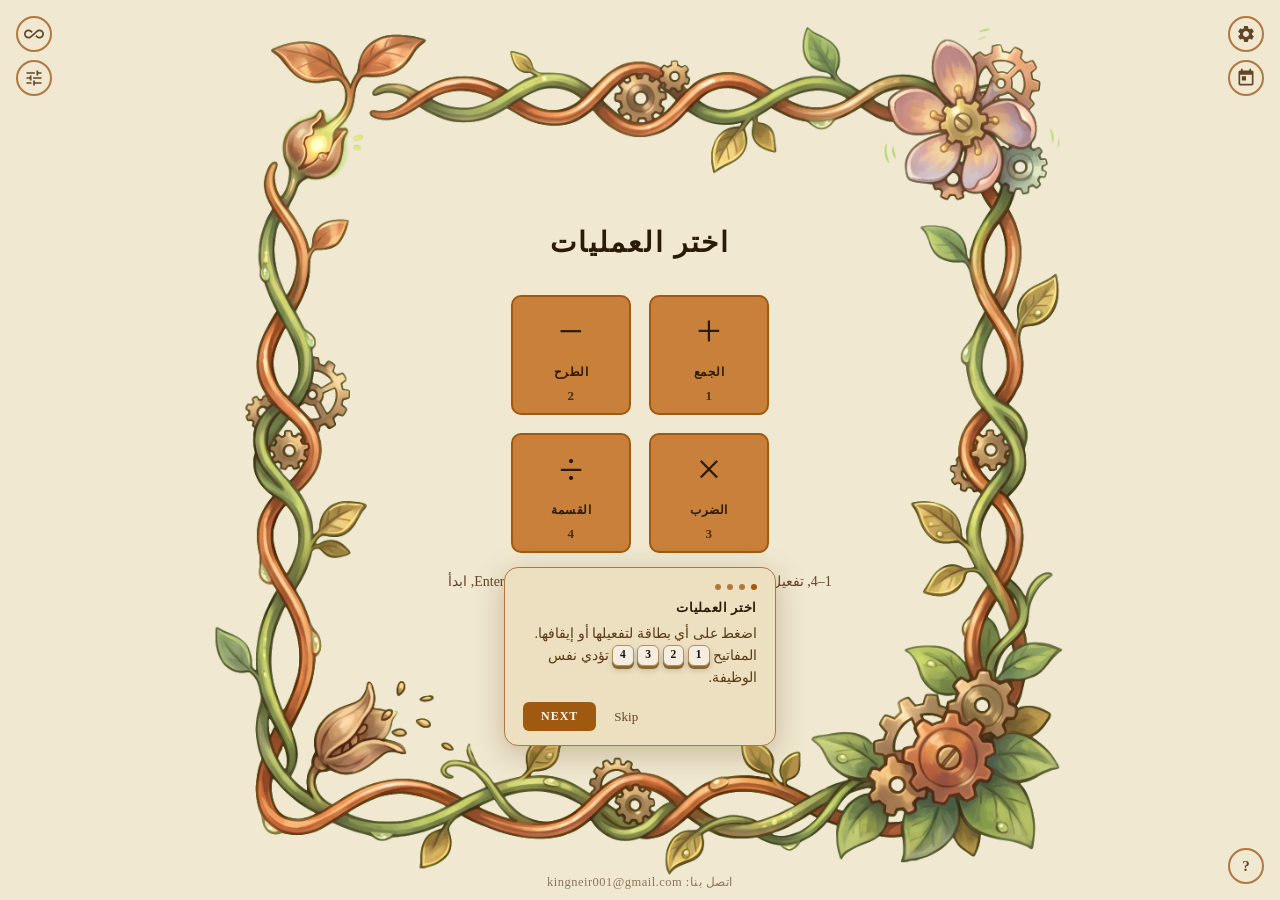
==== commit fd603550: "Updates" ====
--- a/ar/index.html
+++ b/ar/index.html
@@ -4,6 +4,7 @@
 <head>
     <meta charset="UTF-8">
     <meta name="viewport" content="width=device-width, initial-scale=1.0">
+    <meta http-equiv="Content-Security-Policy" content="default-src 'self'; script-src 'self' 'unsafe-inline' 'wasm-unsafe-eval'; style-src 'self' 'unsafe-inline'; img-src 'self' data: https:; font-src 'self' data:;">
     
     <!-- Primary Meta Tags -->
     <title>Math Quiz: تدرّب على الحساب الذهني عبر الإنترنت</title>
@@ -86,8 +87,8 @@
     </svg>
     
 
-  <script type="module" crossorigin src="/assets/main-CNXgOM4j.js"></script>
-  <link rel="stylesheet" crossorigin href="/assets/main-DW6nX6oT.css">
+  <script type="module" crossorigin src="/assets/main-q4UoM2QH.js"></script>
+  <link rel="stylesheet" crossorigin href="/assets/main-myccuoa0.css">
 <link rel="manifest" href="/site.webmanifest"><script id="vite-plugin-pwa:register-sw" src="/registerSW.js"></script></head>
 
 <body>
--- a/assets/main-myccuoa0.css
+++ b/assets/main-myccuoa0.css
@@ -0,0 +1 @@
+:root{--font-display:"Cinzel", "Palatino Linotype", Georgia, serif;--font-body:"Crimson Pro", Georgia, "Times New Roman", serif;--bg:#f0e8d0;--border-img:url(/light_border.webp);--text-primary:#2a1a08;--text-secondary:#5a3a14;--text-muted:#634527;--accent:#a05a10;--accent-hover:#7a4008;--accent-dim:#c8803a;--green:#3d6b1a;--green-hover:#2a4d10;--card-bg:#f0e1c3e0;--card-border:#b07840;--input-bg:#fff8ebf2;--input-border:#a06828;--panel-bg:#ede0c0;--panel-border:#b07840;--seg-bg:#0000000d;--seg-border:#b07840;--weak-bg:#0000000a;--mode-toggle-bg:#e8d8b0;--shadow:#50280040;--danger:#b83010;--glow-color:#a05a104d;--kbd-bg:#f4ede0;--kbd-text:#1a1008;--kbd-border:#b09060;--kbd-shadow:#8a6830}html[data-theme=night]{--bg:#000;--border-img:url(/dark_border.webp);--text-primary:#e8e0f0;--text-secondary:#bcacd8;--text-muted:#9b8cbd;--accent:#9b72cf;--accent-hover:#7c4fbf;--accent-dim:#4a2a80;--green:#2d8a8a;--green-hover:#1f6666;--card-bg:#0c0816d9;--card-border:#3a2660;--input-bg:#06040eeb;--input-border:#5a3a9a;--panel-bg:#0d0914;--panel-border:#3a2260;--seg-bg:#ffffff0d;--seg-border:#3a2260;--weak-bg:#ffffff0a;--mode-toggle-bg:#0a0614;--danger:#e05a3a;--glow-color:#7850c847;--kbd-bg:#1a1030;--kbd-text:#e8e0f0;--kbd-border:#5a3a9a;--kbd-shadow:#2a1060}html[data-theme=forest]{--bg:#e4edd6;--border-img:url(/light_border.webp);--text-primary:#1c2e0a;--text-secondary:#3a5a18;--text-muted:#48632d;--accent:#2e7a18;--accent-hover:#1e5a10;--accent-dim:#6aaa40;--green:#5a8a30;--green-hover:#3a6a18;--card-bg:#d2e6b9e0;--card-border:#7aaa50;--input-bg:#e6f8d7f2;--input-border:#5a8828;--panel-bg:#d0e8b8;--panel-border:#7aaa50;--seg-bg:#0000000d;--seg-border:#7aaa50;--weak-bg:#0000000a;--mode-toggle-bg:#c8e0a8;--shadow:#14320840;--danger:#b83010;--glow-color:#2e7a184d;--kbd-bg:#c8e0a8;--kbd-text:#1c2e0a;--kbd-border:#5a8828;--kbd-shadow:#3a6010}html[data-theme=ocean]{--bg:#010d18;--border-img:url(/dark_border.webp);--text-primary:#c8e8f8;--text-secondary:#80c0dc;--text-muted:#5aa8c4;--accent:#18b0d8;--accent-hover:#0888b0;--accent-dim:#084870;--green:#18a090;--green-hover:#0a7870;--card-bg:#01101cd9;--card-border:#083858;--input-bg:#000812eb;--input-border:#0a5880;--panel-bg:#000e1a;--panel-border:#063050;--seg-bg:#ffffff0d;--seg-border:#063050;--weak-bg:#ffffff0a;--mode-toggle-bg:#000810;--shadow:#001e3c73;--danger:#e05a3a;--glow-color:#12a0d247;--kbd-bg:#000e1a;--kbd-text:#c8e8f8;--kbd-border:#0a5880;--kbd-shadow:#063050}html[data-theme=dusk]{--bg:#10080e;--border-img:url(/dark_border.webp);--text-primary:#ecd8e8;--text-secondary:#c898b8;--text-muted:#aa7cb2;--accent:#c85898;--accent-hover:#a03878;--accent-dim:#581838;--green:#8858a0;--green-hover:#683880;--card-bg:#140812d9;--card-border:#481830;--input-bg:#0a040aeb;--input-border:#782858;--panel-bg:#0e0610;--panel-border:#401428;--seg-bg:#ffffff0d;--seg-border:#381020;--weak-bg:#ffffff0a;--mode-toggle-bg:#0a040c;--shadow:#32001e73;--danger:#e06040;--glow-color:#aa3c8247;--kbd-bg:#0e0610;--kbd-text:#ecd8e8;--kbd-border:#782858;--kbd-shadow:#401428}*{box-sizing:border-box;margin:0;padding:0}[tabindex="-1"]:focus{outline:none}html,body{height:100vh;font-family:var(--font-body);background:var(--bg);color:var(--text-primary);overflow:hidden}#bgc{background-image:var(--border-img);background-position:50%;background-repeat:no-repeat;background-size:contain;justify-content:center;align-items:center;width:100vw;height:100vh;display:flex}.screen{flex-direction:column;justify-content:center;align-items:center;gap:36px;width:100vmin;height:100vmin;display:none;position:relative}.screen.active{display:flex}.screen h1,.screen h2{font-family:var(--font-display);color:var(--text-primary);letter-spacing:2px;text-transform:uppercase;font-size:1.75rem;font-weight:600}.btn-primary{font-size:1.125rem;font-weight:600;font-family:var(--font-display);letter-spacing:1.5px;text-transform:uppercase;background:var(--accent);color:#fff8f0;cursor:pointer;border:none;border-radius:6px;padding:13px 44px;transition:opacity .15s}.btn-primary:hover{opacity:.85}.btn-primary:focus-visible{outline:3px solid var(--accent);outline-offset:3px}.btn-secondary{font-size:1.0625rem;font-weight:600;font-family:var(--font-display);letter-spacing:1px;text-transform:uppercase;color:var(--accent);border:2px solid var(--accent);cursor:pointer;background:0 0;border-radius:6px;padding:11px 32px;transition:opacity .15s}.btn-secondary:hover{opacity:.75}.btn-secondary:focus-visible{outline:3px solid var(--accent);outline-offset:3px}#screen-select{position:relative}#op-grid{grid-template-columns:1fr 1fr;gap:18px;display:grid}#op-fieldset{border:none;margin:0;padding:0}#op-fieldset legend{clip:rect(0 0 0 0);white-space:nowrap;width:1px;height:1px;position:absolute;overflow:hidden}.op-card{width:120px;height:120px;font-size:2.75rem;font-family:var(--font-display);border:2px solid var(--card-border);background:var(--card-bg);color:var(--text-muted);cursor:pointer;opacity:.45;-webkit-user-select:none;user-select:none;border-radius:10px;flex-direction:column;justify-content:center;align-items:center;gap:8px;transition:opacity .15s,transform .1s;display:flex}.op-card:focus-visible{outline:3px solid var(--accent);outline-offset:3px}.op-card .op-label{font-family:var(--font-body);letter-spacing:.5px;text-transform:uppercase;max-width:100%;padding:0 4px;font-size:.75rem;font-weight:600}.op-card.active{background:var(--accent-dim);border-color:var(--accent);color:var(--text-primary);opacity:1}#timer{font-family:var(--font-display);color:var(--text-primary);text-align:center;letter-spacing:2px;min-width:90px;font-size:2.375rem;font-weight:600}#timer.urgent{color:var(--danger)}#calc-row{align-items:center;gap:22px;display:flex}#calc-row span{font-family:var(--font-display);color:var(--text-primary);font-size:3.5rem;font-weight:600}#calc-row .op-sym{color:var(--accent);font-size:3.25rem;font-weight:400}input[type=number]{appearance:textfield}input[type=number]::-webkit-outer-spin-button{appearance:none;margin:0}input[type=number]::-webkit-inner-spin-button{appearance:none;margin:0}#result-input{width:130px;height:72px;font-family:var(--font-display);text-align:center;border:2px solid var(--input-border);background:var(--input-bg);color:var(--text-primary);border-radius:6px;outline:none;padding:2px;font-size:3rem;font-weight:600;transition:border-color .15s}#result-input:focus{border-color:var(--accent)}#result-input.correct{border-color:var(--green)!important}#result-input.wrong{border-color:var(--danger)!important}#btn-submit-mobile,#btn-quit-mobile,#score-live{display:none}#results-inner{text-align:center;flex-direction:column;align-items:center;gap:10px;max-width:360px;display:flex}#score-display{font-family:var(--font-display);color:var(--accent);letter-spacing:3px;font-size:4.5rem;font-weight:600;line-height:1}#tier-badge{font-family:var(--font-body);letter-spacing:2px;text-transform:uppercase;border-radius:20px;padding:5px 16px;font-size:.8125rem;font-weight:600}#tier-badge.tier-developing{color:var(--accent);border:1px solid var(--accent-dim);background:#c8794126}#tier-badge.tier-fluent{color:var(--green);border:1px solid var(--green-hover);background:#6b8c3a26}#tier-badge.tier-automatic{background:var(--seg-bg);color:var(--accent);border:1px solid var(--accent-dim)}#tier-title{font-family:var(--font-display);color:var(--text-primary);letter-spacing:1px;font-size:1.375rem;font-weight:600}#tier-message{font-family:var(--font-body);color:var(--text-secondary);font-size:1.0625rem;font-style:italic;font-weight:400;line-height:1.6}#tier-goal{font-family:var(--font-body);color:var(--green);font-size:.9375rem;font-weight:600}#score-sub{font-family:var(--font-body);color:var(--text-muted);font-size:.9375rem;font-weight:400}#op-breakdown{gap:8px;margin-top:4px;display:flex}.ob-row{background:var(--weak-bg);border:1px solid var(--panel-border);border-radius:8px;flex-direction:column;align-items:center;gap:2px;min-width:52px;padding:8px 12px;display:flex}.ob-sym{font-family:var(--font-display);color:var(--text-muted);font-size:1.125rem}.ob-acc{font-family:var(--font-display);font-size:1.25rem;font-weight:600;line-height:1}.ob-acc.ob-good{color:var(--green)}.ob-acc.ob-ok{color:var(--accent)}.ob-acc.ob-bad{color:var(--danger)}.ob-detail{font-family:var(--font-body);color:var(--text-muted);font-size:.8125rem}.study-callout{border:1px solid var(--accent-dim);background:var(--seg-bg);border-radius:10px;flex-direction:column;align-items:center;gap:8px;width:100%;max-width:340px;margin-top:6px;padding:12px 16px 14px;display:flex}.study-callout[hidden]{display:none}#sparkline{align-items:center;gap:10px;width:100%;max-width:340px;margin-top:8px;display:flex}#sparkline[hidden]{display:none}#sparkline svg{flex:1;height:48px}.spark-range{font-family:var(--font-body);color:var(--text-muted);white-space:nowrap;flex-shrink:0;font-size:.6875rem}.study-heading{font-family:var(--font-body);letter-spacing:1.5px;text-transform:uppercase;color:var(--accent);font-size:.75rem;font-weight:700}.study-facts{flex-wrap:wrap;justify-content:center;gap:8px;display:flex}.study-fact{font-family:var(--font-display);letter-spacing:1px;color:var(--text-primary);background:var(--card-bg);border:1px solid var(--card-border);border-radius:8px;padding:5px 12px;font-size:1.0625rem;font-weight:600}.weak-facts{flex-wrap:wrap;flex-basis:100%;gap:6px;margin-top:8px;display:flex}.weak-fact{font-family:var(--font-display);letter-spacing:.5px;color:var(--text-secondary);background:var(--card-bg);border:1px solid var(--card-border);border-radius:6px;padding:3px 9px;font-size:.875rem;font-weight:600}#result-buttons{flex-shrink:0;align-items:center;gap:18px;margin-top:10px;display:flex}.btn-share{border:2px solid var(--card-border);width:44px;height:44px;color:var(--text-muted);cursor:pointer;background:0 0;border-radius:50%;flex-shrink:0;justify-content:center;align-items:center;transition:opacity .15s,border-color .15s,color .15s;display:flex}.btn-share:hover{border-color:var(--accent);color:var(--accent)}.btn-share:focus-visible{outline:3px solid var(--accent);outline-offset:3px}.btn-share .icon{fill:currentColor;width:20px;height:20px}.results-scroll{scrollbar-width:thin;scrollbar-color:var(--card-border) transparent;flex-direction:column;align-items:center;gap:20px;width:100%;max-width:64vmin;max-height:54vmin;padding:2px 4px 6px;display:flex;overflow-y:auto}@media (width<=600px){.results-scroll{width:100%;max-height:none;overflow-y:visible}}.op-card .op-key{font-family:var(--font-body);opacity:.5;letter-spacing:.3px;font-size:.8125rem;font-weight:600}.op-card.active .op-key{opacity:.8}#history-bar{font-family:var(--font-body);color:var(--text-muted);letter-spacing:.02em;opacity:.85;font-size:.875rem}#select-hints{font-family:var(--font-body);color:var(--text-muted);gap:24px;margin-top:-16px;font-size:.875rem;font-weight:400;display:flex}.screen-hint{font-family:var(--font-body);color:var(--text-muted);gap:20px;font-size:.875rem;font-weight:400;display:flex}.screen-hint span:before{content:""}#expert-toggle{top:16px;border:2px solid var(--card-border);width:36px;height:36px;color:var(--text-muted);cursor:pointer;background:0 0;border-radius:50%;justify-content:center;align-items:center;transition:opacity .15s;display:flex;position:fixed;inset-inline-start:16px}#expert-toggle:hover{opacity:.7}#expert-toggle:focus-visible{outline:3px solid var(--accent);outline-offset:3px}#expert-toggle:after{content:"";top:1px;background:var(--accent);border:1.5px solid var(--bg);border-radius:50%;width:8px;height:8px;display:none;position:absolute;inset-inline-end:1px}#expert-toggle.has-custom:after{display:block}#expert-panel{color:inherit;background:0 0;border:none;max-width:100vw;max-height:100dvh;margin:auto;padding:0;overflow:visible}#expert-panel::backdrop{background:#000000a6}#expert-card{background:var(--panel-bg);border:1px solid var(--panel-border);width:min(520px,92vw);max-height:88vh;box-shadow:0 12px 50px var(--shadow);scrollbar-width:thin;scrollbar-color:var(--text-muted) transparent;border-radius:14px;flex-direction:column;gap:20px;padding:28px 32px 24px;display:flex;overflow-y:auto}#expert-header{justify-content:space-between;align-items:center;display:flex}#expert-header h2{font-family:var(--font-display);letter-spacing:2px;text-transform:uppercase;color:var(--text-primary);font-size:1.125rem;font-weight:600}#expert-close{border:1px solid var(--panel-border);width:30px;height:30px;color:var(--text-muted);cursor:pointer;background:0 0;border-radius:50%;justify-content:center;align-items:center;font-size:1rem;transition:opacity .15s;display:flex}#expert-close:hover{opacity:.65}#expert-close:focus-visible{outline:3px solid var(--accent);outline-offset:2px}.expert-section{flex-direction:column;gap:12px;display:flex}.expert-section-title{font-family:var(--font-body);letter-spacing:1.5px;text-transform:uppercase;color:var(--text-muted);border-bottom:1px solid var(--panel-border);padding-bottom:6px;font-size:.8125rem;font-weight:600}.expert-row{justify-content:space-between;align-items:center;gap:12px;display:flex}.expert-label{font-family:var(--font-body);color:var(--text-secondary);flex-shrink:0;font-size:1rem;font-weight:600}.seg{border:1.5px solid var(--seg-border);border-radius:7px;display:flex;overflow:hidden}.seg button{font-family:var(--font-body);background:var(--seg-bg);color:var(--text-muted);cursor:pointer;white-space:nowrap;border:none;flex:1;padding:7px 12px;font-size:.875rem;font-weight:600;transition:opacity .12s}.seg button+button{border-inline-start:1.5px solid var(--seg-border)}.seg button.active{background:var(--accent);color:#fff8f0}.seg button:focus-visible{outline:2px solid var(--accent);outline-offset:-2px}#range-presets{flex-wrap:wrap}.range-custom{align-items:center;gap:8px;margin-top:4px;display:flex}.range-custom label{font-family:var(--font-body);color:var(--text-muted);font-size:.875rem;font-weight:600}.range-custom input{width:70px;font-family:var(--font-body);border:1.5px solid var(--seg-border);text-align:center;background:var(--input-bg);color:var(--text-primary);border-radius:6px;padding:5px 8px;font-size:.9375rem}.range-custom input:focus,.range-custom-input:focus{border-color:var(--accent);outline:none}.range-custom-input{width:80px;font-family:var(--font-body);border:1.5px solid var(--seg-border);text-align:center;background:var(--input-bg);color:var(--text-primary);border-radius:6px;padding:6px 8px;font-size:1rem}#weight-rows{flex-direction:column;gap:8px;display:flex}.weight-row{align-items:center;gap:10px;display:flex}.weight-sym{font-family:var(--font-display);color:var(--accent);text-align:center;flex-shrink:0;width:20px;font-size:1.125rem;font-weight:600}.weight-row input[type=range]{accent-color:var(--accent);cursor:pointer;flex:1;height:4px}.weight-row input[type=range]:focus-visible{outline:2px solid var(--accent);outline-offset:4px;border-radius:2px}.weight-val{font-family:var(--font-body);color:var(--text-muted);text-align:right;flex-shrink:0;width:32px;font-size:.875rem;font-weight:700}#expert-reset{font-family:var(--font-body);color:var(--danger);cursor:pointer;text-underline-offset:2px;background:0 0;border:none;align-self:center;padding:4px 0;font-size:.9375rem;font-weight:600;text-decoration:underline}#expert-reset:hover{color:var(--accent-hover)}#expert-reset:focus-visible{outline:2px solid var(--danger);border-radius:3px}#focus-toggle{top:16px;border:2px solid var(--card-border);width:36px;height:36px;color:var(--text-muted);cursor:pointer;background:0 0;border-radius:50%;justify-content:center;align-items:center;font-size:1.25rem;transition:opacity .15s;display:flex;position:fixed;inset-inline-end:16px}#focus-toggle:hover{opacity:.7}#focus-toggle:focus-visible{outline:3px solid var(--accent);outline-offset:3px}#focus-toggle.on{background:var(--accent);border-color:var(--accent);color:#fff8f0;box-shadow:0 0 12px var(--accent-dim)}#btn-daily{top:60px;border:2px solid var(--card-border);width:36px;height:36px;color:var(--text-muted);cursor:pointer;background:0 0;border-radius:50%;justify-content:center;align-items:center;transition:opacity .15s;display:flex;position:fixed;inset-inline-start:16px}#btn-daily:hover{opacity:.7}#btn-daily:focus-visible{outline:3px solid var(--accent);outline-offset:3px}#btn-daily.on{background:var(--accent);border-color:var(--accent);color:#fff8f0;box-shadow:0 0 12px var(--accent-dim)}body.focus-active #bgc{background-image:none;background-color:var(--bg)}body.focus-active #screen-quiz{background:var(--bg)}body.focus-active #timer,body.focus-active #score-live{display:none}body.focus-active #calc-row span{color:var(--text-primary)}body.focus-active #calc-row .op-sym{color:var(--accent)}body.focus-active #result-input{background:var(--input-bg);color:var(--text-primary);border-color:var(--card-border)}body.focus-active #result-input:focus{border-color:var(--accent)}body.focus-active #result-input.correct,body.focus-active #result-input.wrong{border-color:var(--card-border)!important}#focus-glow{pointer-events:none;z-index:999;display:none;position:fixed;inset:0}#focus-glow:before{content:"";box-shadow:inset 0 0 100px 40px var(--glow-color);opacity:.4;will-change:opacity;animation:4s ease-in-out infinite focusBreathe;position:absolute;inset:0}body.focus-active #focus-glow{display:block}@keyframes focusBreathe{0%{opacity:.18}50%{opacity:.7}to{opacity:.18}}#focus-stat-row{flex-wrap:wrap;justify-content:center;gap:18px 30px;max-width:360px;display:flex}.focus-stat{flex-direction:column;align-items:center;gap:2px;display:flex}.focus-stat-num{font-family:var(--font-display);color:var(--accent);letter-spacing:2px;font-size:3rem;font-weight:600;line-height:1}.focus-stat-num.sm{letter-spacing:1px;font-size:1.75rem}.focus-stat-label{font-family:var(--font-body);letter-spacing:1.2px;text-transform:uppercase;color:var(--text-muted);font-size:.8125rem;font-weight:600}#weak-spots{flex-direction:column;gap:8px;width:100%;max-width:320px;display:flex}#weak-spots h2{font-family:var(--font-display);letter-spacing:1.5px;text-transform:uppercase;color:var(--text-muted);margin-bottom:2px;font-size:.8125rem;font-weight:600}.weak-item{background:var(--weak-bg);border:1px solid var(--panel-border);border-radius:8px;flex-wrap:wrap;justify-content:space-between;align-items:center;padding:10px 14px;display:flex}.weak-item-label{font-family:var(--font-body);color:var(--text-primary);font-size:1rem;font-weight:600}.weak-item-count{font-family:var(--font-body);color:var(--danger);font-size:.9375rem;font-weight:700}#no-weak{font-family:var(--font-body);color:var(--green);text-align:center;font-size:1rem;font-style:italic;font-weight:600}.lang-btn{font-family:var(--font-body);text-align:left;border:1px solid var(--seg-border);color:var(--text-secondary);cursor:pointer;white-space:nowrap;background:0 0;border-radius:6px;padding:8px 12px;font-size:.9375rem;font-weight:600;transition:background .12s}.lang-btn:hover{background:var(--seg-bg)}.lang-btn:focus-visible{outline:2px solid var(--accent);outline-offset:-2px}.lang-btn.active{background:var(--accent);color:#fff8f0;border-color:var(--accent)}#settings-toggle{top:60px;border:2px solid var(--card-border);width:36px;height:36px;color:var(--text-muted);cursor:pointer;z-index:1000;background:0 0;border-radius:50%;justify-content:center;align-items:center;transition:opacity .15s;display:flex;position:fixed;inset-inline-end:16px}#settings-toggle:hover{opacity:.7}#settings-toggle:focus-visible{outline:3px solid var(--accent);outline-offset:3px}#settings-panel{color:inherit;background:0 0;border:none;max-width:100vw;max-height:100dvh;margin:auto;padding:0;overflow:visible}#settings-panel::backdrop{background:#00000080}#settings-card{background:var(--panel-bg);border:1px solid var(--panel-border);width:min(420px,92vw);max-height:85vh;box-shadow:0 12px 50px var(--shadow);scrollbar-width:thin;scrollbar-color:var(--text-muted) transparent;border-radius:16px;flex-direction:column;gap:0;padding:20px 24px;display:flex;overflow-y:auto}#settings-header{justify-content:space-between;align-items:center;margin-bottom:20px;display:flex}#settings-header h2{font-family:var(--font-display);letter-spacing:2px;text-transform:uppercase;color:var(--text-primary);font-size:1.125rem;font-weight:600}#settings-close{border:1px solid var(--panel-border);width:30px;height:30px;color:var(--text-muted);cursor:pointer;background:0 0;border-radius:50%;justify-content:center;align-items:center;font-size:1rem;transition:opacity .15s;display:flex}#settings-close:hover{opacity:.65}#settings-close:focus-visible{outline:3px solid var(--accent);outline-offset:2px}.settings-section{border-bottom:1px solid var(--seg-border);margin-bottom:20px;padding-bottom:20px}.settings-section:last-child{border-bottom:none;margin-bottom:0;padding-bottom:0}.settings-section-title{text-transform:uppercase;letter-spacing:.1em;color:var(--text-muted);font-size:.6875rem;font-weight:600;font-family:var(--font-body);margin-bottom:12px}#st-swatches{flex-wrap:wrap;gap:10px;display:flex}.st-swatch{cursor:pointer;border:3px solid #0000;border-radius:50%;width:36px;height:36px;padding:0;transition:transform .15s}.st-swatch:hover{transform:scale(1.1)}.st-swatch:focus-visible{outline:3px solid var(--accent);outline-offset:2px}.st-swatch.st-active{border-color:var(--text-primary);transform:scale(1.15)}.st-swatch[data-preset=parchment]{background:#a05a10}.st-swatch[data-preset=night]{background:#9b72cf}.st-swatch[data-preset=forest]{background:#2e7a18}.st-swatch[data-preset=ocean]{background:#18b0d8}.st-swatch[data-preset=dusk]{background:#c85898}#st-lang-grid{flex-wrap:wrap;gap:6px;display:flex}.settings-row{color:var(--text-primary);font-size:.9375rem;font-family:var(--font-body);justify-content:space-between;align-items:center;padding:8px 0;display:flex}button[role=switch]{background:var(--seg-bg);width:52px;height:28px;color:var(--text-muted);cursor:pointer;border:none;border:1.5px solid var(--seg-border);border-radius:14px;flex-shrink:0;font-size:.75rem;font-weight:700;transition:background .2s}button[role=switch][aria-checked=true]{background:var(--accent);color:#fff8f0;border-color:var(--accent)}button[role=switch]:focus-visible{outline:2px solid var(--accent);outline-offset:2px}.btn-danger{border:1.5px solid var(--danger);color:var(--danger);font-size:.9375rem;font-family:var(--font-body);cursor:pointer;background:0 0;border-radius:8px;width:100%;padding:10px 20px;transition:background .15s,color .15s}.btn-danger:hover{background:var(--danger);color:#fff}.btn-danger:focus-visible{outline:2px solid var(--danger);outline-offset:2px}.settings-danger{border-bottom:none!important;margin-bottom:0!important;padding-bottom:0!important}.input-wrong{border-color:var(--danger)!important;color:var(--danger)!important;background:#b8301014!important}.icon{fill:currentColor;flex-shrink:0;width:20px;height:20px}@media (width<=600px){html,body{height:auto;min-height:100vh;overflow:auto}#bgc{background-color:var(--bg);height:auto;min-height:100svh;background-image:none!important}.screen{box-sizing:border-box;justify-content:center;gap:20px;width:100%;height:auto;min-height:100svh;padding:72px 16px}.screen h1,.screen h2{letter-spacing:1px;font-size:1.25rem}.btn-primary{padding:12px 32px;font-size:1rem}.btn-secondary{padding:10px 24px;font-size:.9375rem}#op-grid{gap:12px}.op-card{gap:6px;width:90px;height:90px;font-size:2.125rem}.op-card .op-label{letter-spacing:0;font-size:.65rem}.op-card .op-key,#select-hints,.screen-hint{display:none}#timer{min-width:70px;font-size:1.75rem}#calc-row{gap:14px}#calc-row span{font-size:2.625rem}#calc-row .op-sym{font-size:2.375rem}#result-input{width:110px;height:60px;font-size:2.375rem}#score-live{font-size:1.0625rem}#results-inner{max-width:100%}#score-display{font-size:3.75rem}#tier-title{font-size:1.125rem}#tier-message{font-size:.9375rem}#tier-goal{font-size:.875rem}#score-sub{font-size:.8125rem}#op-breakdown{flex-wrap:wrap;justify-content:center;gap:6px}#result-buttons{flex-direction:column;align-items:center;gap:12px}#focus-stat-row{flex-wrap:wrap;justify-content:center;gap:16px}.focus-stat-num{font-size:2.25rem}.focus-stat-num.sm{font-size:1.375rem}.focus-stat-label{font-size:.6875rem}#weak-spots{max-width:100%}.weak-item-label{font-size:.875rem}.weak-item-count{font-size:.8125rem}#expert-card{gap:16px;padding:20px 18px 18px}#expert-header h2{font-size:.9375rem}.expert-label{font-size:.875rem}.seg button{padding:6px 8px;font-size:.8125rem}.expert-section-title{font-size:.6875rem}.expert-row{flex-direction:column;align-items:stretch;gap:8px}.expert-label{flex-shrink:1}.expert-row .seg{width:100%}#range-presets,#seg-timer,#seg-dir{border:none;flex-wrap:wrap;gap:6px;overflow:visible}#range-presets button,#seg-timer button,#seg-dir button{border:1.5px solid var(--seg-border);border-radius:6px;flex:1 0 auto}#seg-dir button{min-width:92px}#expert-toggle,#focus-toggle{width:32px;height:32px;top:12px}#btn-daily{top:52px;width:32px;height:32px;inset-inline-start:12px}#expert-toggle{inset-inline-start:12px}#focus-toggle{inset-inline-end:12px}#settings-toggle{top:52px;width:32px;height:32px;inset-inline-end:12px}#help-btn{bottom:12px;width:32px;height:32px;font-size:.875rem;inset-inline-start:12px}#help-panel{bottom:52px;inset-inline-start:12px}#btn-submit-mobile,#btn-quit-mobile{border-radius:50%;justify-content:center;align-items:center;width:64px;height:64px;padding:0;font-size:1.75rem;display:flex}#btn-quit-mobile{top:92px;opacity:.75;border-radius:50%;width:32px;height:32px;padding:0;font-size:1rem;position:fixed;inset-inline-end:12px}}@media (pointer:coarse),(width<=1024px){#select-hints,.screen-hint,.op-key{display:none!important}}kbd{color:var(--kbd-text);background:var(--kbd-bg);border:1.5px solid var(--kbd-border);box-shadow:0 3px 0 var(--kbd-shadow), 0 4px 6px #0000002e;white-space:nowrap;vertical-align:middle;cursor:default;-webkit-user-select:none;user-select:none;border-radius:6px;padding:3px 7px 4px;font-family:Crimson Pro,Georgia,serif;font-size:.82em;font-weight:700;line-height:1;display:inline-block;position:relative;top:-1px}#help-btn{bottom:16px;border:2px solid var(--card-border);width:36px;height:36px;color:var(--text-muted);font-family:var(--font-display);cursor:pointer;z-index:1000;background:0 0;border-radius:50%;justify-content:center;align-items:center;font-size:.9375rem;font-weight:700;transition:border-color .15s,color .15s,opacity .15s;display:flex;position:fixed;inset-inline-start:16px}#help-btn:hover{border-color:var(--accent);color:var(--accent)}#help-btn:focus-visible{outline:3px solid var(--accent);outline-offset:3px}@media (pointer:coarse){#help-btn{display:none}}#help-panel{bottom:60px;z-index:1001;background:var(--panel-bg);border:1.5px solid var(--card-border);box-shadow:0 8px 28px var(--shadow);border-radius:14px;min-width:290px;padding:16px 20px 18px;position:fixed;inset-inline-start:16px}#help-header{justify-content:space-between;align-items:center;margin-bottom:14px;display:flex}#help-title{font-family:var(--font-display);letter-spacing:.06em;text-transform:uppercase;color:var(--text-primary);font-size:.9375rem;font-weight:700}#help-close{color:var(--text-muted);cursor:pointer;background:0 0;border:none;padding:2px 4px;font-size:1.125rem;line-height:1}#help-close:hover{color:var(--text-primary)}.help-section{margin-bottom:14px}.help-section:last-child{margin-bottom:0}.help-section-title{font-family:var(--font-display);letter-spacing:.1em;text-transform:uppercase;color:var(--text-muted);margin-bottom:8px;font-size:.6875rem;font-weight:600}.help-row{color:var(--text-primary);justify-content:space-between;align-items:center;gap:16px;padding:5px 0;font-size:1rem;display:flex}.help-keys{flex-shrink:0;align-items:center;gap:4px;display:flex}#onboarding{z-index:1500;pointer-events:none;position:fixed;inset:0}#ob-card{background:var(--panel-bg);border:1.5px solid var(--card-border);width:272px;box-shadow:0 8px 30px var(--shadow);pointer-events:all;border-radius:14px;padding:16px 18px 14px;position:absolute}#ob-step-dots{gap:6px;margin-bottom:10px;display:flex}.ob-dot{background:var(--seg-border);border-radius:50%;width:6px;height:6px;transition:background .2s}.ob-dot-active{background:var(--accent)}#ob-title{font-family:var(--font-display);letter-spacing:.05em;text-transform:uppercase;color:var(--text-primary);margin-bottom:7px;font-size:.8125rem;font-weight:600}#ob-body{color:var(--text-secondary);margin-bottom:14px;font-size:.875rem;line-height:1.55}#ob-actions{justify-content:flex-end;align-items:center;gap:10px;display:flex}#ob-skip{color:var(--text-muted);cursor:pointer;font-size:.8125rem;font-family:var(--font-body);background:0 0;border:none;padding:4px 8px}#ob-skip:hover{color:var(--text-primary)}#ob-actions .btn-primary{letter-spacing:1px;padding:7px 18px;font-size:.75rem}.ob-pulse{position:relative}.ob-pulse:after{content:"";border-radius:inherit;box-shadow:0 0 0 4px var(--glow-color);opacity:0;pointer-events:none;z-index:-1;animation:1.6s ease-out infinite obPulse;position:absolute;inset:-4px}@keyframes obPulse{0%{opacity:.8;transform:scale(.9)}60%{opacity:0;transform:scale(1.15)}to{opacity:0;transform:scale(.9)}}#countdown[hidden]{display:none}#countdown{background:var(--bg);z-index:10;font-family:var(--font-display);color:var(--accent);pointer-events:none;justify-content:center;align-items:center;font-size:clamp(5rem,20vw,9rem);font-weight:700;display:flex;position:absolute;inset:0}#contact-link{letter-spacing:.04em;color:var(--text-muted);opacity:.7;z-index:5;cursor:pointer;-webkit-user-select:text;user-select:text;white-space:nowrap;background:0 0;border:none;padding:0;font-family:inherit;font-size:.78rem;text-decoration:none;transition:opacity .2s,color .2s;position:fixed;bottom:10px;left:50%;transform:translate(-50%)}#contact-link:hover,#contact-link:focus-visible{opacity:1;color:var(--accent);text-decoration:underline}body.focus-active #contact-link{display:none}@media (width<=600px){#contact-link{inset-inline-start:12px;bottom:20px;transform:none}}@media (prefers-reduced-motion:reduce){.ob-pulse,#focus-glow:before{animation:none}*,:before,:after{transition:none!important}body.focus-active #focus-glow{display:none}}
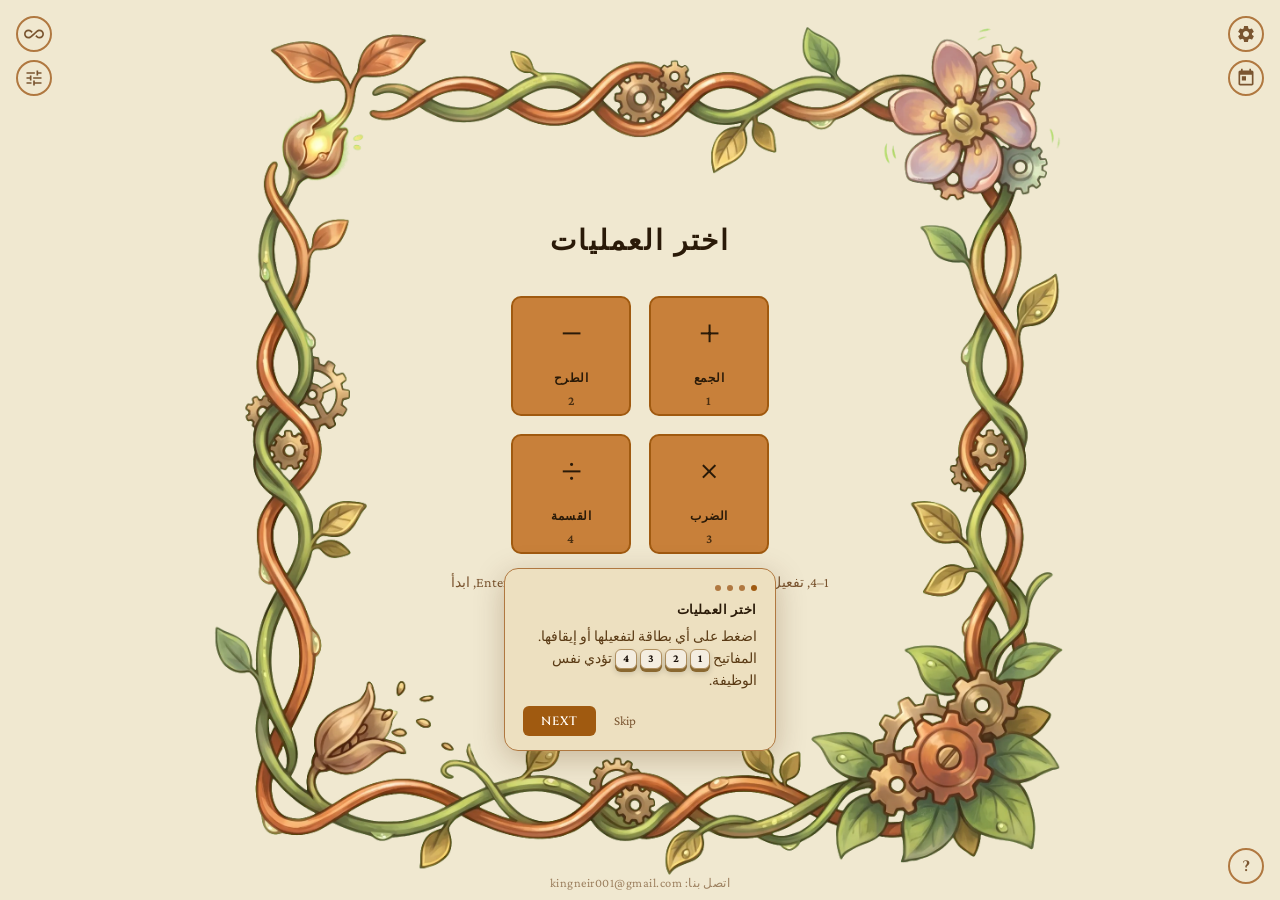
==== commit e0d797b7: "Updates" ====
--- a/ar/index.html
+++ b/ar/index.html
@@ -4,7 +4,6 @@
 <head>
     <meta charset="UTF-8">
     <meta name="viewport" content="width=device-width, initial-scale=1.0">
-    <meta http-equiv="Content-Security-Policy" content="default-src 'self'; script-src 'self' 'unsafe-inline' 'wasm-unsafe-eval'; style-src 'self' 'unsafe-inline'; img-src 'self' data: https:; font-src 'self' data:;">
     
     <!-- Primary Meta Tags -->
     <title>Math Quiz: تدرّب على الحساب الذهني عبر الإنترنت</title>
@@ -87,8 +86,8 @@
     </svg>
     
 
-  <script type="module" crossorigin src="/assets/main-q4UoM2QH.js"></script>
-  <link rel="stylesheet" crossorigin href="/assets/main-myccuoa0.css">
+  <script type="module" crossorigin src="/assets/main-CNXgOM4j.js"></script>
+  <link rel="stylesheet" crossorigin href="/assets/main-DW6nX6oT.css">
 <link rel="manifest" href="/site.webmanifest"><script id="vite-plugin-pwa:register-sw" src="/registerSW.js"></script></head>
 
 <body>
--- a/assets/main-DW6nX6oT.css
+++ b/assets/main-DW6nX6oT.css
@@ -0,0 +1 @@
+:root{--font-display:"Cinzel", "Palatino Linotype", Georgia, serif;--font-body:"Crimson Pro", Georgia, "Times New Roman", serif;--bg:#f0e8d0;--border-img:url(/light_border.webp);--text-primary:#2a1a08;--text-secondary:#5a3a14;--text-muted:#7a5530;--accent:#a05a10;--accent-hover:#7a4008;--accent-dim:#c8803a;--green:#3d6b1a;--green-hover:#2a4d10;--card-bg:#f0e1c3e0;--card-border:#b07840;--input-bg:#fff8ebf2;--input-border:#a06828;--panel-bg:#ede0c0;--panel-border:#b07840;--seg-bg:#0000000d;--seg-border:#b07840;--weak-bg:#0000000a;--mode-toggle-bg:#e8d8b0;--shadow:#50280040;--danger:#b83010;--glow-color:#a05a104d;--kbd-bg:#f4ede0;--kbd-text:#1a1008;--kbd-border:#b09060;--kbd-shadow:#8a6830}html[data-theme=night]{--bg:#000;--border-img:url(/dark_border.webp);--text-primary:#e8e0f0;--text-secondary:#bcacd8;--text-muted:#8878a8;--accent:#9b72cf;--accent-hover:#7c4fbf;--accent-dim:#4a2a80;--green:#2d8a8a;--green-hover:#1f6666;--card-bg:#0c0816d9;--card-border:#3a2660;--input-bg:#06040eeb;--input-border:#5a3a9a;--panel-bg:#0d0914;--panel-border:#3a2260;--seg-bg:#ffffff0d;--seg-border:#3a2260;--weak-bg:#ffffff0a;--mode-toggle-bg:#0a0614;--danger:#e05a3a;--glow-color:#7850c847;--kbd-bg:#1a1030;--kbd-text:#e8e0f0;--kbd-border:#5a3a9a;--kbd-shadow:#2a1060}html[data-theme=forest]{--bg:#e4edd6;--border-img:url(/light_border.webp);--text-primary:#1c2e0a;--text-secondary:#3a5a18;--text-muted:#5a7a38;--accent:#2e7a18;--accent-hover:#1e5a10;--accent-dim:#6aaa40;--green:#5a8a30;--green-hover:#3a6a18;--card-bg:#d2e6b9e0;--card-border:#7aaa50;--input-bg:#e6f8d7f2;--input-border:#5a8828;--panel-bg:#d0e8b8;--panel-border:#7aaa50;--seg-bg:#0000000d;--seg-border:#7aaa50;--weak-bg:#0000000a;--mode-toggle-bg:#c8e0a8;--shadow:#14320840;--danger:#b83010;--glow-color:#2e7a184d;--kbd-bg:#c8e0a8;--kbd-text:#1c2e0a;--kbd-border:#5a8828;--kbd-shadow:#3a6010}html[data-theme=ocean]{--bg:#010d18;--border-img:url(/dark_border.webp);--text-primary:#c8e8f8;--text-secondary:#80c0dc;--text-muted:#4a90b0;--accent:#18b0d8;--accent-hover:#0888b0;--accent-dim:#084870;--green:#18a090;--green-hover:#0a7870;--card-bg:#01101cd9;--card-border:#083858;--input-bg:#000812eb;--input-border:#0a5880;--panel-bg:#000e1a;--panel-border:#063050;--seg-bg:#ffffff0d;--seg-border:#063050;--weak-bg:#ffffff0a;--mode-toggle-bg:#000810;--shadow:#001e3c73;--danger:#e05a3a;--glow-color:#12a0d247;--kbd-bg:#000e1a;--kbd-text:#c8e8f8;--kbd-border:#0a5880;--kbd-shadow:#063050}html[data-theme=dusk]{--bg:#10080e;--border-img:url(/dark_border.webp);--text-primary:#ecd8e8;--text-secondary:#c898b8;--text-muted:#9868a0;--accent:#c85898;--accent-hover:#a03878;--accent-dim:#581838;--green:#8858a0;--green-hover:#683880;--card-bg:#140812d9;--card-border:#481830;--input-bg:#0a040aeb;--input-border:#782858;--panel-bg:#0e0610;--panel-border:#401428;--seg-bg:#ffffff0d;--seg-border:#381020;--weak-bg:#ffffff0a;--mode-toggle-bg:#0a040c;--shadow:#32001e73;--danger:#e06040;--glow-color:#aa3c8247;--kbd-bg:#0e0610;--kbd-text:#ecd8e8;--kbd-border:#782858;--kbd-shadow:#401428}*{box-sizing:border-box;margin:0;padding:0}[tabindex="-1"]:focus{outline:none}html,body{height:100vh;font-family:var(--font-body);background:var(--bg);color:var(--text-primary);overflow:hidden}#bgc{background-image:var(--border-img);background-position:50%;background-repeat:no-repeat;background-size:contain;justify-content:center;align-items:center;width:100vw;height:100vh;display:flex}.screen{flex-direction:column;justify-content:center;align-items:center;gap:36px;width:100vmin;height:100vmin;display:none;position:relative}.screen.active{display:flex}.screen h1,.screen h2{font-family:var(--font-display);color:var(--text-primary);letter-spacing:2px;text-transform:uppercase;font-size:1.75rem;font-weight:600}.btn-primary{font-size:1.125rem;font-weight:600;font-family:var(--font-display);letter-spacing:1.5px;text-transform:uppercase;background:var(--accent);color:#fff8f0;cursor:pointer;border:none;border-radius:6px;padding:13px 44px;transition:opacity .15s}.btn-primary:hover{opacity:.85}.btn-primary:focus-visible{outline:3px solid var(--accent);outline-offset:3px}.btn-secondary{font-size:1.0625rem;font-weight:600;font-family:var(--font-display);letter-spacing:1px;text-transform:uppercase;color:var(--accent);border:2px solid var(--accent);cursor:pointer;background:0 0;border-radius:6px;padding:11px 32px;transition:opacity .15s}.btn-secondary:hover{opacity:.75}.btn-secondary:focus-visible{outline:3px solid var(--accent);outline-offset:3px}#screen-select{position:relative}#op-grid{grid-template-columns:1fr 1fr;gap:18px;display:grid}#op-fieldset{border:none;margin:0;padding:0}#op-fieldset legend{clip:rect(0 0 0 0);white-space:nowrap;width:1px;height:1px;position:absolute;overflow:hidden}.op-card{width:120px;height:120px;font-size:2.75rem;font-family:var(--font-display);border:2px solid var(--card-border);background:var(--card-bg);color:var(--text-muted);cursor:pointer;opacity:.45;-webkit-user-select:none;user-select:none;border-radius:10px;flex-direction:column;justify-content:center;align-items:center;gap:8px;transition:opacity .15s,transform .1s;display:flex}.op-card:focus-visible{outline:3px solid var(--accent);outline-offset:3px}.op-card .op-label{font-family:var(--font-body);letter-spacing:.5px;text-transform:uppercase;max-width:100%;padding:0 4px;font-size:.75rem;font-weight:600}.op-card.active{background:var(--accent-dim);border-color:var(--accent);color:var(--text-primary);opacity:1}#timer{font-family:var(--font-display);color:var(--text-primary);text-align:center;letter-spacing:2px;min-width:90px;font-size:2.375rem;font-weight:600}#timer.urgent{color:var(--danger)}#calc-row{align-items:center;gap:22px;display:flex}#calc-row span{font-family:var(--font-display);color:var(--text-primary);font-size:3.5rem;font-weight:600}#calc-row .op-sym{color:var(--accent);font-size:3.25rem;font-weight:400}input[type=number]{appearance:textfield}input[type=number]::-webkit-outer-spin-button{appearance:none;margin:0}input[type=number]::-webkit-inner-spin-button{appearance:none;margin:0}#result-input{width:130px;height:72px;font-family:var(--font-display);text-align:center;border:2px solid var(--input-border);background:var(--input-bg);color:var(--text-primary);border-radius:6px;outline:none;padding:2px;font-size:3rem;font-weight:600;transition:border-color .15s}#result-input:focus{border-color:var(--accent)}#result-input.correct{border-color:var(--green)!important}#result-input.wrong{border-color:var(--danger)!important}#btn-submit-mobile,#btn-quit-mobile,#score-live{display:none}#results-inner{text-align:center;flex-direction:column;align-items:center;gap:10px;max-width:360px;display:flex}#score-display{font-family:var(--font-display);color:var(--accent);letter-spacing:3px;font-size:4.5rem;font-weight:600;line-height:1}#tier-badge{font-family:var(--font-body);letter-spacing:2px;text-transform:uppercase;border-radius:20px;padding:5px 16px;font-size:.8125rem;font-weight:600}#tier-badge.tier-developing{color:var(--accent);border:1px solid var(--accent-dim);background:#c8794126}#tier-badge.tier-fluent{color:var(--green);border:1px solid var(--green-hover);background:#6b8c3a26}#tier-badge.tier-automatic{background:var(--seg-bg);color:var(--accent);border:1px solid var(--accent-dim)}#tier-title{font-family:var(--font-display);color:var(--text-primary);letter-spacing:1px;font-size:1.375rem;font-weight:600}#tier-message{font-family:var(--font-body);color:var(--text-secondary);font-size:1.0625rem;font-style:italic;font-weight:400;line-height:1.6}#tier-goal{font-family:var(--font-body);color:var(--green);font-size:.9375rem;font-weight:600}#score-sub{font-family:var(--font-body);color:var(--text-muted);font-size:.9375rem;font-weight:400}#op-breakdown{gap:8px;margin-top:4px;display:flex}.ob-row{background:var(--weak-bg);border:1px solid var(--panel-border);border-radius:8px;flex-direction:column;align-items:center;gap:2px;min-width:52px;padding:8px 12px;display:flex}.ob-sym{font-family:var(--font-display);color:var(--text-muted);font-size:1.125rem}.ob-acc{font-family:var(--font-display);font-size:1.25rem;font-weight:600;line-height:1}.ob-acc.ob-good{color:var(--green)}.ob-acc.ob-ok{color:var(--accent)}.ob-acc.ob-bad{color:var(--danger)}.ob-detail{font-family:var(--font-body);color:var(--text-muted);font-size:.8125rem}.study-callout{border:1px solid var(--accent-dim);background:var(--seg-bg);border-radius:10px;flex-direction:column;align-items:center;gap:8px;width:100%;max-width:340px;margin-top:6px;padding:12px 16px 14px;display:flex}.study-callout[hidden]{display:none}#sparkline{align-items:center;gap:10px;width:100%;max-width:340px;margin-top:8px;display:flex}#sparkline[hidden]{display:none}#sparkline svg{flex:1;height:48px}.spark-range{font-family:var(--font-body);color:var(--text-muted);white-space:nowrap;flex-shrink:0;font-size:.6875rem}.study-heading{font-family:var(--font-body);letter-spacing:1.5px;text-transform:uppercase;color:var(--accent);font-size:.75rem;font-weight:700}.study-facts{flex-wrap:wrap;justify-content:center;gap:8px;display:flex}.study-fact{font-family:var(--font-display);letter-spacing:1px;color:var(--text-primary);background:var(--card-bg);border:1px solid var(--card-border);border-radius:8px;padding:5px 12px;font-size:1.0625rem;font-weight:600}.weak-facts{flex-wrap:wrap;flex-basis:100%;gap:6px;margin-top:8px;display:flex}.weak-fact{font-family:var(--font-display);letter-spacing:.5px;color:var(--text-secondary);background:var(--card-bg);border:1px solid var(--card-border);border-radius:6px;padding:3px 9px;font-size:.875rem;font-weight:600}#result-buttons{flex-shrink:0;align-items:center;gap:18px;margin-top:10px;display:flex}.btn-share{border:2px solid var(--card-border);width:44px;height:44px;color:var(--text-muted);cursor:pointer;background:0 0;border-radius:50%;flex-shrink:0;justify-content:center;align-items:center;transition:opacity .15s,border-color .15s,color .15s;display:flex}.btn-share:hover{border-color:var(--accent);color:var(--accent)}.btn-share:focus-visible{outline:3px solid var(--accent);outline-offset:3px}.btn-share .icon{fill:currentColor;width:20px;height:20px}.results-scroll{scrollbar-width:thin;scrollbar-color:var(--card-border) transparent;flex-direction:column;align-items:center;gap:20px;width:100%;max-width:64vmin;max-height:54vmin;padding:2px 4px 6px;display:flex;overflow-y:auto}@media (width<=600px){.results-scroll{width:100%;max-height:none;overflow-y:visible}}.op-card .op-key{font-family:var(--font-body);opacity:.5;letter-spacing:.3px;font-size:.8125rem;font-weight:600}.op-card.active .op-key{opacity:.8}#history-bar{font-family:var(--font-body);color:var(--text-muted);letter-spacing:.02em;opacity:.85;font-size:.875rem}#select-hints{font-family:var(--font-body);color:var(--text-muted);gap:24px;margin-top:-16px;font-size:.875rem;font-weight:400;display:flex}.screen-hint{font-family:var(--font-body);color:var(--text-muted);gap:20px;font-size:.875rem;font-weight:400;display:flex}.screen-hint span:before{content:""}#expert-toggle{top:16px;border:2px solid var(--card-border);width:36px;height:36px;color:var(--text-muted);cursor:pointer;background:0 0;border-radius:50%;justify-content:center;align-items:center;transition:opacity .15s;display:flex;position:fixed;inset-inline-start:16px}#expert-toggle:hover{opacity:.7}#expert-toggle:focus-visible{outline:3px solid var(--accent);outline-offset:3px}#expert-toggle:after{content:"";top:1px;background:var(--accent);border:1.5px solid var(--bg);border-radius:50%;width:8px;height:8px;display:none;position:absolute;inset-inline-end:1px}#expert-toggle.has-custom:after{display:block}#expert-panel{color:inherit;background:0 0;border:none;max-width:100vw;max-height:100dvh;margin:auto;padding:0;overflow:visible}#expert-panel::backdrop{background:#000000a6}#expert-card{background:var(--panel-bg);border:1px solid var(--panel-border);width:min(520px,92vw);max-height:88vh;box-shadow:0 12px 50px var(--shadow);scrollbar-width:thin;scrollbar-color:var(--text-muted) transparent;border-radius:14px;flex-direction:column;gap:20px;padding:28px 32px 24px;display:flex;overflow-y:auto}#expert-header{justify-content:space-between;align-items:center;display:flex}#expert-header h2{font-family:var(--font-display);letter-spacing:2px;text-transform:uppercase;color:var(--text-primary);font-size:1.125rem;font-weight:600}#expert-close{border:1px solid var(--panel-border);width:30px;height:30px;color:var(--text-muted);cursor:pointer;background:0 0;border-radius:50%;justify-content:center;align-items:center;font-size:1rem;transition:opacity .15s;display:flex}#expert-close:hover{opacity:.65}#expert-close:focus-visible{outline:3px solid var(--accent);outline-offset:2px}.expert-section{flex-direction:column;gap:12px;display:flex}.expert-section-title{font-family:var(--font-body);letter-spacing:1.5px;text-transform:uppercase;color:var(--text-muted);border-bottom:1px solid var(--panel-border);padding-bottom:6px;font-size:.8125rem;font-weight:600}.expert-row{justify-content:space-between;align-items:center;gap:12px;display:flex}.expert-label{font-family:var(--font-body);color:var(--text-secondary);flex-shrink:0;font-size:1rem;font-weight:600}.seg{border:1.5px solid var(--seg-border);border-radius:7px;display:flex;overflow:hidden}.seg button{font-family:var(--font-body);background:var(--seg-bg);color:var(--text-muted);cursor:pointer;white-space:nowrap;border:none;flex:1;padding:7px 12px;font-size:.875rem;font-weight:600;transition:opacity .12s}.seg button+button{border-inline-start:1.5px solid var(--seg-border)}.seg button.active{background:var(--accent);color:#fff8f0}.seg button:focus-visible{outline:2px solid var(--accent);outline-offset:-2px}#range-presets{flex-wrap:wrap}.range-custom{align-items:center;gap:8px;margin-top:4px;display:flex}.range-custom label{font-family:var(--font-body);color:var(--text-muted);font-size:.875rem;font-weight:600}.range-custom input{width:70px;font-family:var(--font-body);border:1.5px solid var(--seg-border);text-align:center;background:var(--input-bg);color:var(--text-primary);border-radius:6px;padding:5px 8px;font-size:.9375rem}.range-custom input:focus,.range-custom-input:focus{border-color:var(--accent);outline:none}.range-custom-input{width:80px;font-family:var(--font-body);border:1.5px solid var(--seg-border);text-align:center;background:var(--input-bg);color:var(--text-primary);border-radius:6px;padding:6px 8px;font-size:1rem}#weight-rows{flex-direction:column;gap:8px;display:flex}.weight-row{align-items:center;gap:10px;display:flex}.weight-sym{font-family:var(--font-display);color:var(--accent);text-align:center;flex-shrink:0;width:20px;font-size:1.125rem;font-weight:600}.weight-row input[type=range]{accent-color:var(--accent);cursor:pointer;flex:1;height:4px}.weight-row input[type=range]:focus-visible{outline:2px solid var(--accent);outline-offset:4px;border-radius:2px}.weight-val{font-family:var(--font-body);color:var(--text-muted);text-align:right;flex-shrink:0;width:32px;font-size:.875rem;font-weight:700}#expert-reset{font-family:var(--font-body);color:var(--danger);cursor:pointer;text-underline-offset:2px;background:0 0;border:none;align-self:center;padding:4px 0;font-size:.9375rem;font-weight:600;text-decoration:underline}#expert-reset:hover{color:var(--accent-hover)}#expert-reset:focus-visible{outline:2px solid var(--danger);border-radius:3px}#focus-toggle{top:16px;border:2px solid var(--card-border);width:36px;height:36px;color:var(--text-muted);cursor:pointer;background:0 0;border-radius:50%;justify-content:center;align-items:center;font-size:1.25rem;transition:opacity .15s;display:flex;position:fixed;inset-inline-end:16px}#focus-toggle:hover{opacity:.7}#focus-toggle:focus-visible{outline:3px solid var(--accent);outline-offset:3px}#focus-toggle.on{background:var(--accent);border-color:var(--accent);color:#fff8f0;box-shadow:0 0 12px var(--accent-dim)}#btn-daily{top:60px;border:2px solid var(--card-border);width:36px;height:36px;color:var(--text-muted);cursor:pointer;background:0 0;border-radius:50%;justify-content:center;align-items:center;transition:opacity .15s;display:flex;position:fixed;inset-inline-start:16px}#btn-daily:hover{opacity:.7}#btn-daily:focus-visible{outline:3px solid var(--accent);outline-offset:3px}#btn-daily.on{background:var(--accent);border-color:var(--accent);color:#fff8f0;box-shadow:0 0 12px var(--accent-dim)}body.focus-active #bgc{background-image:none;background-color:var(--bg)}body.focus-active #screen-quiz{background:var(--bg)}body.focus-active #timer,body.focus-active #score-live{display:none}body.focus-active #calc-row span{color:var(--text-primary)}body.focus-active #calc-row .op-sym{color:var(--accent)}body.focus-active #result-input{background:var(--input-bg);color:var(--text-primary);border-color:var(--card-border)}body.focus-active #result-input:focus{border-color:var(--accent)}body.focus-active #result-input.correct,body.focus-active #result-input.wrong{border-color:var(--card-border)!important}#focus-glow{pointer-events:none;z-index:999;display:none;position:fixed;inset:0}#focus-glow:before{content:"";box-shadow:inset 0 0 100px 40px var(--glow-color);opacity:.4;will-change:opacity;animation:4s ease-in-out infinite focusBreathe;position:absolute;inset:0}body.focus-active #focus-glow{display:block}@keyframes focusBreathe{0%{opacity:.18}50%{opacity:.7}to{opacity:.18}}#focus-stat-row{flex-wrap:wrap;justify-content:center;gap:18px 30px;max-width:360px;display:flex}.focus-stat{flex-direction:column;align-items:center;gap:2px;display:flex}.focus-stat-num{font-family:var(--font-display);color:var(--accent);letter-spacing:2px;font-size:3rem;font-weight:600;line-height:1}.focus-stat-num.sm{letter-spacing:1px;font-size:1.75rem}.focus-stat-label{font-family:var(--font-body);letter-spacing:1.2px;text-transform:uppercase;color:var(--text-muted);font-size:.8125rem;font-weight:600}#weak-spots{flex-direction:column;gap:8px;width:100%;max-width:320px;display:flex}#weak-spots h2{font-family:var(--font-display);letter-spacing:1.5px;text-transform:uppercase;color:var(--text-muted);margin-bottom:2px;font-size:.8125rem;font-weight:600}.weak-item{background:var(--weak-bg);border:1px solid var(--panel-border);border-radius:8px;flex-wrap:wrap;justify-content:space-between;align-items:center;padding:10px 14px;display:flex}.weak-item-label{font-family:var(--font-body);color:var(--text-primary);font-size:1rem;font-weight:600}.weak-item-count{font-family:var(--font-body);color:var(--danger);font-size:.9375rem;font-weight:700}#no-weak{font-family:var(--font-body);color:var(--green);text-align:center;font-size:1rem;font-style:italic;font-weight:600}.lang-btn{font-family:var(--font-body);text-align:left;border:1px solid var(--seg-border);color:var(--text-secondary);cursor:pointer;white-space:nowrap;background:0 0;border-radius:6px;padding:8px 12px;font-size:.9375rem;font-weight:600;transition:background .12s}.lang-btn:hover{background:var(--seg-bg)}.lang-btn:focus-visible{outline:2px solid var(--accent);outline-offset:-2px}.lang-btn.active{background:var(--accent);color:#fff8f0;border-color:var(--accent)}#settings-toggle{top:60px;border:2px solid var(--card-border);width:36px;height:36px;color:var(--text-muted);cursor:pointer;z-index:1000;background:0 0;border-radius:50%;justify-content:center;align-items:center;transition:opacity .15s;display:flex;position:fixed;inset-inline-end:16px}#settings-toggle:hover{opacity:.7}#settings-toggle:focus-visible{outline:3px solid var(--accent);outline-offset:3px}#settings-panel{color:inherit;background:0 0;border:none;max-width:100vw;max-height:100dvh;margin:auto;padding:0;overflow:visible}#settings-panel::backdrop{background:#00000080}#settings-card{background:var(--panel-bg);border:1px solid var(--panel-border);width:min(420px,92vw);max-height:85vh;box-shadow:0 12px 50px var(--shadow);scrollbar-width:thin;scrollbar-color:var(--text-muted) transparent;border-radius:16px;flex-direction:column;gap:0;padding:20px 24px;display:flex;overflow-y:auto}#settings-header{justify-content:space-between;align-items:center;margin-bottom:20px;display:flex}#settings-header h2{font-family:var(--font-display);letter-spacing:2px;text-transform:uppercase;color:var(--text-primary);font-size:1.125rem;font-weight:600}#settings-close{border:1px solid var(--panel-border);width:30px;height:30px;color:var(--text-muted);cursor:pointer;background:0 0;border-radius:50%;justify-content:center;align-items:center;font-size:1rem;transition:opacity .15s;display:flex}#settings-close:hover{opacity:.65}#settings-close:focus-visible{outline:3px solid var(--accent);outline-offset:2px}.settings-section{border-bottom:1px solid var(--seg-border);margin-bottom:20px;padding-bottom:20px}.settings-section:last-child{border-bottom:none;margin-bottom:0;padding-bottom:0}.settings-section-title{text-transform:uppercase;letter-spacing:.1em;color:var(--text-muted);font-size:.6875rem;font-weight:600;font-family:var(--font-body);margin-bottom:12px}#st-swatches{flex-wrap:wrap;gap:10px;display:flex}.st-swatch{cursor:pointer;border:3px solid #0000;border-radius:50%;width:36px;height:36px;padding:0;transition:transform .15s}.st-swatch:hover{transform:scale(1.1)}.st-swatch:focus-visible{outline:3px solid var(--accent);outline-offset:2px}.st-swatch.st-active{border-color:var(--text-primary);transform:scale(1.15)}.st-swatch[data-preset=parchment]{background:#a05a10}.st-swatch[data-preset=night]{background:#9b72cf}.st-swatch[data-preset=forest]{background:#2e7a18}.st-swatch[data-preset=ocean]{background:#18b0d8}.st-swatch[data-preset=dusk]{background:#c85898}#st-lang-grid{flex-wrap:wrap;gap:6px;display:flex}.settings-row{color:var(--text-primary);font-size:.9375rem;font-family:var(--font-body);justify-content:space-between;align-items:center;padding:8px 0;display:flex}button[role=switch]{background:var(--seg-bg);width:52px;height:28px;color:var(--text-muted);cursor:pointer;border:none;border:1.5px solid var(--seg-border);border-radius:14px;flex-shrink:0;font-size:.75rem;font-weight:700;transition:background .2s}button[role=switch][aria-checked=true]{background:var(--accent);color:#fff8f0;border-color:var(--accent)}button[role=switch]:focus-visible{outline:2px solid var(--accent);outline-offset:2px}.btn-danger{border:1.5px solid var(--danger);color:var(--danger);font-size:.9375rem;font-family:var(--font-body);cursor:pointer;background:0 0;border-radius:8px;width:100%;padding:10px 20px;transition:background .15s,color .15s}.btn-danger:hover{background:var(--danger);color:#fff}.btn-danger:focus-visible{outline:2px solid var(--danger);outline-offset:2px}.settings-danger{border-bottom:none!important;margin-bottom:0!important;padding-bottom:0!important}.input-wrong{border-color:var(--danger)!important;color:var(--danger)!important;background:#b8301014!important}.icon{fill:currentColor;flex-shrink:0;width:20px;height:20px}@media (width<=600px){html,body{height:auto;min-height:100vh;overflow:auto}#bgc{background-color:var(--bg);height:auto;min-height:100svh;background-image:none!important}.screen{box-sizing:border-box;justify-content:center;gap:20px;width:100%;height:auto;min-height:100svh;padding:72px 16px}.screen h1,.screen h2{letter-spacing:1px;font-size:1.25rem}.btn-primary{padding:12px 32px;font-size:1rem}.btn-secondary{padding:10px 24px;font-size:.9375rem}#op-grid{gap:12px}.op-card{gap:6px;width:90px;height:90px;font-size:2.125rem}.op-card .op-label{letter-spacing:0;font-size:.65rem}.op-card .op-key,#select-hints,.screen-hint{display:none}#timer{min-width:70px;font-size:1.75rem}#calc-row{gap:14px}#calc-row span{font-size:2.625rem}#calc-row .op-sym{font-size:2.375rem}#result-input{width:110px;height:60px;font-size:2.375rem}#score-live{font-size:1.0625rem}#results-inner{max-width:100%}#score-display{font-size:3.75rem}#tier-title{font-size:1.125rem}#tier-message{font-size:.9375rem}#tier-goal{font-size:.875rem}#score-sub{font-size:.8125rem}#op-breakdown{flex-wrap:wrap;justify-content:center;gap:6px}#result-buttons{flex-direction:column;align-items:center;gap:12px}#focus-stat-row{flex-wrap:wrap;justify-content:center;gap:16px}.focus-stat-num{font-size:2.25rem}.focus-stat-num.sm{font-size:1.375rem}.focus-stat-label{font-size:.6875rem}#weak-spots{max-width:100%}.weak-item-label{font-size:.875rem}.weak-item-count{font-size:.8125rem}#expert-card{gap:16px;padding:20px 18px 18px}#expert-header h2{font-size:.9375rem}.expert-label{font-size:.875rem}.seg button{padding:6px 8px;font-size:.8125rem}.expert-section-title{font-size:.6875rem}.expert-row{flex-direction:column;align-items:stretch;gap:8px}.expert-label{flex-shrink:1}.expert-row .seg{width:100%}#range-presets,#seg-timer,#seg-dir{border:none;flex-wrap:wrap;gap:6px;overflow:visible}#range-presets button,#seg-timer button,#seg-dir button{border:1.5px solid var(--seg-border);border-radius:6px;flex:1 0 auto}#seg-dir button{min-width:92px}#expert-toggle,#focus-toggle{width:32px;height:32px;top:12px}#btn-daily{top:52px;width:32px;height:32px;inset-inline-start:12px}#expert-toggle{inset-inline-start:12px}#focus-toggle{inset-inline-end:12px}#settings-toggle{top:52px;width:32px;height:32px;inset-inline-end:12px}#help-btn{bottom:12px;width:32px;height:32px;font-size:.875rem;inset-inline-start:12px}#help-panel{bottom:52px;inset-inline-start:12px}#btn-submit-mobile,#btn-quit-mobile{border-radius:50%;justify-content:center;align-items:center;width:64px;height:64px;padding:0;font-size:1.75rem;display:flex}#btn-quit-mobile{top:92px;opacity:.75;border-radius:50%;width:32px;height:32px;padding:0;font-size:1rem;position:fixed;inset-inline-end:12px}}@media (pointer:coarse),(width<=1024px){#select-hints,.screen-hint,.op-key{display:none!important}}kbd{color:var(--kbd-text);background:var(--kbd-bg);border:1.5px solid var(--kbd-border);box-shadow:0 3px 0 var(--kbd-shadow), 0 4px 6px #0000002e;white-space:nowrap;vertical-align:middle;cursor:default;-webkit-user-select:none;user-select:none;border-radius:6px;padding:3px 7px 4px;font-family:Crimson Pro,Georgia,serif;font-size:.82em;font-weight:700;line-height:1;display:inline-block;position:relative;top:-1px}#help-btn{bottom:16px;border:2px solid var(--card-border);width:36px;height:36px;color:var(--text-muted);font-family:var(--font-display);cursor:pointer;z-index:1000;background:0 0;border-radius:50%;justify-content:center;align-items:center;font-size:.9375rem;font-weight:700;transition:border-color .15s,color .15s,opacity .15s;display:flex;position:fixed;inset-inline-start:16px}#help-btn:hover{border-color:var(--accent);color:var(--accent)}#help-btn:focus-visible{outline:3px solid var(--accent);outline-offset:3px}@media (pointer:coarse){#help-btn{display:none}}#help-panel{bottom:60px;z-index:1001;background:var(--panel-bg);border:1.5px solid var(--card-border);box-shadow:0 8px 28px var(--shadow);border-radius:14px;min-width:290px;padding:16px 20px 18px;position:fixed;inset-inline-start:16px}#help-header{justify-content:space-between;align-items:center;margin-bottom:14px;display:flex}#help-title{font-family:var(--font-display);letter-spacing:.06em;text-transform:uppercase;color:var(--text-primary);font-size:.9375rem;font-weight:700}#help-close{color:var(--text-muted);cursor:pointer;background:0 0;border:none;padding:2px 4px;font-size:1.125rem;line-height:1}#help-close:hover{color:var(--text-primary)}.help-section{margin-bottom:14px}.help-section:last-child{margin-bottom:0}.help-section-title{font-family:var(--font-display);letter-spacing:.1em;text-transform:uppercase;color:var(--text-muted);margin-bottom:8px;font-size:.6875rem;font-weight:600}.help-row{color:var(--text-primary);justify-content:space-between;align-items:center;gap:16px;padding:5px 0;font-size:1rem;display:flex}.help-keys{flex-shrink:0;align-items:center;gap:4px;display:flex}#onboarding{z-index:1500;pointer-events:none;position:fixed;inset:0}#ob-card{background:var(--panel-bg);border:1.5px solid var(--card-border);width:272px;box-shadow:0 8px 30px var(--shadow);pointer-events:all;border-radius:14px;padding:16px 18px 14px;position:absolute}#ob-step-dots{gap:6px;margin-bottom:10px;display:flex}.ob-dot{background:var(--seg-border);border-radius:50%;width:6px;height:6px;transition:background .2s}.ob-dot-active{background:var(--accent)}#ob-title{font-family:var(--font-display);letter-spacing:.05em;text-transform:uppercase;color:var(--text-primary);margin-bottom:7px;font-size:.8125rem;font-weight:600}#ob-body{color:var(--text-secondary);margin-bottom:14px;font-size:.875rem;line-height:1.55}#ob-actions{justify-content:flex-end;align-items:center;gap:10px;display:flex}#ob-skip{color:var(--text-muted);cursor:pointer;font-size:.8125rem;font-family:var(--font-body);background:0 0;border:none;padding:4px 8px}#ob-skip:hover{color:var(--text-primary)}#ob-actions .btn-primary{letter-spacing:1px;padding:7px 18px;font-size:.75rem}.ob-pulse{animation:1.6s ease-out infinite obPulse}@keyframes obPulse{0%{box-shadow:0 0 0 0 var(--glow-color)}60%{box-shadow:0 0 0 10px #0000}to{box-shadow:0 0 #0000}}#countdown[hidden]{display:none}#countdown{background:var(--bg);z-index:10;font-family:var(--font-display);color:var(--accent);pointer-events:none;justify-content:center;align-items:center;font-size:clamp(5rem,20vw,9rem);font-weight:700;display:flex;position:absolute;inset:0}#contact-link{letter-spacing:.04em;color:var(--text-muted);opacity:.7;z-index:5;cursor:pointer;-webkit-user-select:text;user-select:text;white-space:nowrap;background:0 0;border:none;padding:0;font-family:inherit;font-size:.78rem;text-decoration:none;transition:opacity .2s,color .2s;position:fixed;bottom:10px;left:50%;transform:translate(-50%)}#contact-link:hover,#contact-link:focus-visible{opacity:1;color:var(--accent);text-decoration:underline}body.focus-active #contact-link{display:none}@media (width<=600px){#contact-link{inset-inline-start:12px;bottom:20px;transform:none}}@media (prefers-reduced-motion:reduce){.ob-pulse,#focus-glow:before{animation:none}*,:before,:after{transition:none!important}body.focus-active #focus-glow{display:none}}
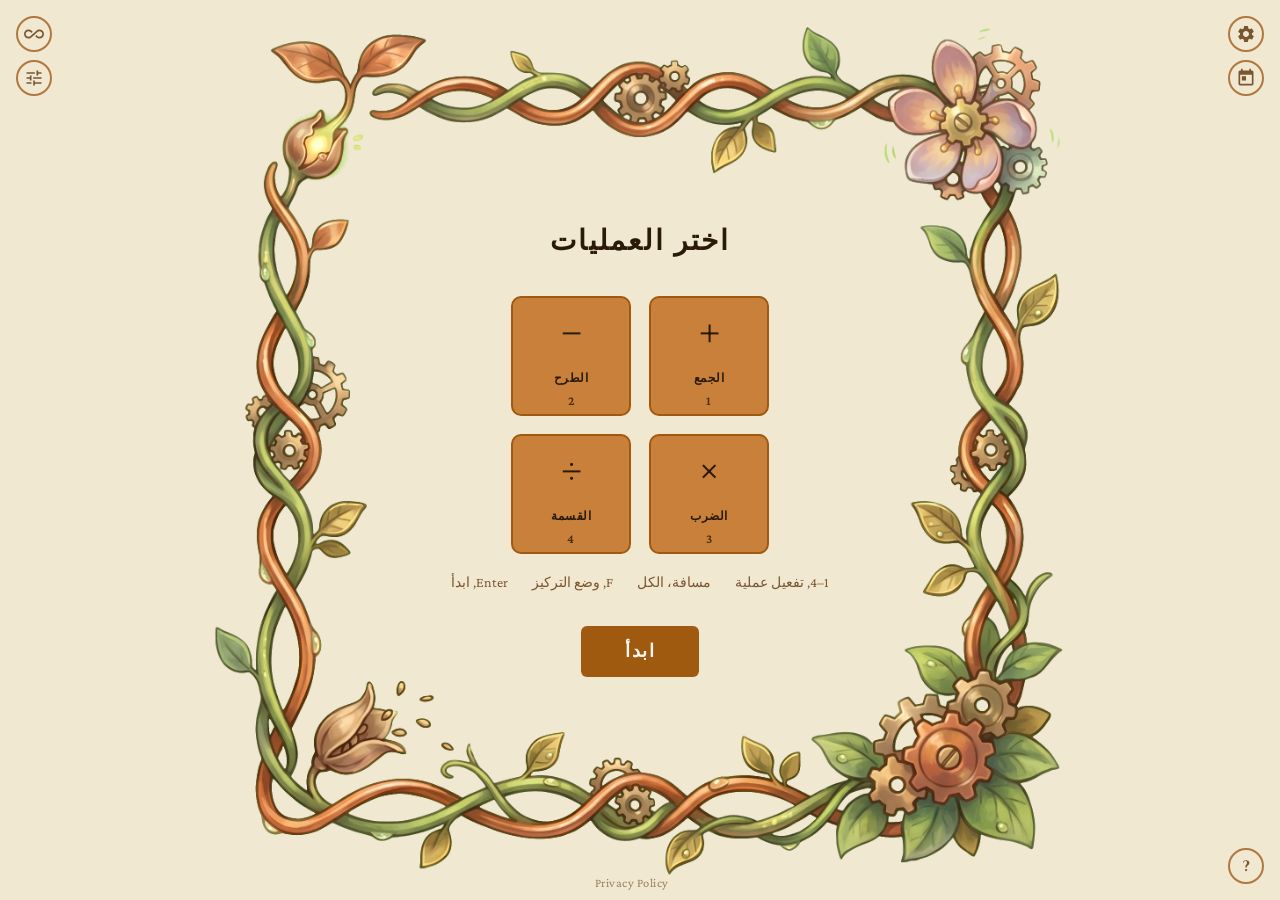
==== commit 3d553830: "Updates" ====
--- a/ar/index.html
+++ b/ar/index.html
@@ -4,6 +4,7 @@
 <head>
     <meta charset="UTF-8">
     <meta name="viewport" content="width=device-width, initial-scale=1.0">
+    <meta name="google-site-verification" content="vmVoSpZH5NsSB_R1mJhQIMTR8s7l-epsSc2As7drc3E" />
     
     <!-- Primary Meta Tags -->
     <title>Math Quiz: تدرّب على الحساب الذهني عبر الإنترنت</title>
@@ -86,8 +87,8 @@
     </svg>
     
 
-  <script type="module" crossorigin src="/assets/main-CNXgOM4j.js"></script>
-  <link rel="stylesheet" crossorigin href="/assets/main-DW6nX6oT.css">
+  <script type="module" crossorigin src="/assets/main-LUQCkJ1D.js"></script>
+  <link rel="stylesheet" crossorigin href="/assets/main--TeECNw3.css">
 <link rel="manifest" href="/site.webmanifest"><script id="vite-plugin-pwa:register-sw" src="/registerSW.js"></script></head>
 
 <body>
@@ -423,9 +424,27 @@
       </div>
     </dialog>
 
-    <!-- Contact: shows the address as copyable text instead of a mailto -->
-    <button id="contact-link" type="button" title="Copy email"></button>
-
+    <!-- Footer Links -->
+    <div id="footer-links">
+      <button id="contact-link" class="footer-link" type="button" title="Copy email"></button>
+      <button id="privacy-link" class="footer-link" type="button">Privacy Policy</button>
+    </div>
+
+    <!-- Privacy Policy Panel -->
+    <dialog id="privacy-panel" aria-labelledby="privacy-title">
+      <div id="privacy-card">
+        <div id="privacy-header">
+          <h2 id="privacy-title">Privacy Policy</h2>
+          <button id="privacy-close" class="dialog-close-btn" aria-label="Close" type="button">&#x2715;</button>
+        </div>
+        <div id="privacy-body">
+          <p><strong>Responsible:</strong> The owner of this website (contact via the email provided on the site).</p>
+          <p><strong>Cookies:</strong> This site does not use tracking cookies.</p>
+          <p><strong>Hosting:</strong> Hosted on GitHub Pages, which may collect IP addresses for security purposes.</p>
+          <p><strong>Purpose:</strong> This project generates no income and is entirely free for everyone.</p>
+        </div>
+      </div>
+    </dialog>
     <!-- Help / Keyboard shortcuts button -->
     <button id="help-btn" aria-label="Keyboard shortcuts" aria-expanded="false" title="Keyboard shortcuts">?</button>
 
--- a/assets/main--TeECNw3.css
+++ b/assets/main--TeECNw3.css
@@ -0,0 +1 @@
+:root{--font-display:"Cinzel", "Palatino Linotype", Georgia, serif;--font-body:"Crimson Pro", Georgia, "Times New Roman", serif;--bg:#f0e8d0;--border-img:url(/light_border.webp);--text-primary:#2a1a08;--text-secondary:#5a3a14;--text-muted:#7a5530;--accent:#a05a10;--accent-hover:#7a4008;--accent-dim:#c8803a;--green:#3d6b1a;--green-hover:#2a4d10;--card-bg:#f0e1c3e0;--card-border:#b07840;--input-bg:#fff8ebf2;--input-border:#a06828;--panel-bg:#ede0c0;--panel-border:#b07840;--seg-bg:#0000000d;--seg-border:#b07840;--weak-bg:#0000000a;--mode-toggle-bg:#e8d8b0;--shadow:#50280040;--danger:#b83010;--glow-color:#a05a104d;--kbd-bg:#f4ede0;--kbd-text:#1a1008;--kbd-border:#b09060;--kbd-shadow:#8a6830}html[data-theme=night]{--bg:#000;--border-img:url(/dark_border.webp);--text-primary:#e8e0f0;--text-secondary:#bcacd8;--text-muted:#8878a8;--accent:#9b72cf;--accent-hover:#7c4fbf;--accent-dim:#4a2a80;--green:#2d8a8a;--green-hover:#1f6666;--card-bg:#0c0816d9;--card-border:#3a2660;--input-bg:#06040eeb;--input-border:#5a3a9a;--panel-bg:#0d0914;--panel-border:#3a2260;--seg-bg:#ffffff0d;--seg-border:#3a2260;--weak-bg:#ffffff0a;--mode-toggle-bg:#0a0614;--danger:#e05a3a;--glow-color:#7850c847;--kbd-bg:#1a1030;--kbd-text:#e8e0f0;--kbd-border:#5a3a9a;--kbd-shadow:#2a1060}html[data-theme=forest]{--bg:#e4edd6;--border-img:url(/light_border.webp);--text-primary:#1c2e0a;--text-secondary:#3a5a18;--text-muted:#5a7a38;--accent:#2e7a18;--accent-hover:#1e5a10;--accent-dim:#6aaa40;--green:#5a8a30;--green-hover:#3a6a18;--card-bg:#d2e6b9e0;--card-border:#7aaa50;--input-bg:#e6f8d7f2;--input-border:#5a8828;--panel-bg:#d0e8b8;--panel-border:#7aaa50;--seg-bg:#0000000d;--seg-border:#7aaa50;--weak-bg:#0000000a;--mode-toggle-bg:#c8e0a8;--shadow:#14320840;--danger:#b83010;--glow-color:#2e7a184d;--kbd-bg:#c8e0a8;--kbd-text:#1c2e0a;--kbd-border:#5a8828;--kbd-shadow:#3a6010}html[data-theme=ocean]{--bg:#010d18;--border-img:url(/dark_border.webp);--text-primary:#c8e8f8;--text-secondary:#80c0dc;--text-muted:#4a90b0;--accent:#18b0d8;--accent-hover:#0888b0;--accent-dim:#084870;--green:#18a090;--green-hover:#0a7870;--card-bg:#01101cd9;--card-border:#083858;--input-bg:#000812eb;--input-border:#0a5880;--panel-bg:#000e1a;--panel-border:#063050;--seg-bg:#ffffff0d;--seg-border:#063050;--weak-bg:#ffffff0a;--mode-toggle-bg:#000810;--shadow:#001e3c73;--danger:#e05a3a;--glow-color:#12a0d247;--kbd-bg:#000e1a;--kbd-text:#c8e8f8;--kbd-border:#0a5880;--kbd-shadow:#063050}html[data-theme=dusk]{--bg:#10080e;--border-img:url(/dark_border.webp);--text-primary:#ecd8e8;--text-secondary:#c898b8;--text-muted:#9868a0;--accent:#c85898;--accent-hover:#a03878;--accent-dim:#581838;--green:#8858a0;--green-hover:#683880;--card-bg:#140812d9;--card-border:#481830;--input-bg:#0a040aeb;--input-border:#782858;--panel-bg:#0e0610;--panel-border:#401428;--seg-bg:#ffffff0d;--seg-border:#381020;--weak-bg:#ffffff0a;--mode-toggle-bg:#0a040c;--shadow:#32001e73;--danger:#e06040;--glow-color:#aa3c8247;--kbd-bg:#0e0610;--kbd-text:#ecd8e8;--kbd-border:#782858;--kbd-shadow:#401428}*{box-sizing:border-box;margin:0;padding:0}[tabindex="-1"]:focus{outline:none}html,body{height:100vh;font-family:var(--font-body);background:var(--bg);color:var(--text-primary);overflow:hidden}#bgc{background-image:var(--border-img);background-position:50%;background-repeat:no-repeat;background-size:contain;justify-content:center;align-items:center;width:100vw;height:100vh;display:flex}.screen{flex-direction:column;justify-content:center;align-items:center;gap:36px;width:100vmin;height:100vmin;display:none;position:relative}.screen.active{display:flex}.screen h1,.screen h2{font-family:var(--font-display);color:var(--text-primary);letter-spacing:2px;text-transform:uppercase;font-size:1.75rem;font-weight:600}.btn-primary{font-size:1.125rem;font-weight:600;font-family:var(--font-display);letter-spacing:1.5px;text-transform:uppercase;background:var(--accent);color:#fff8f0;cursor:pointer;border:none;border-radius:6px;padding:13px 44px;transition:opacity .15s}.btn-primary:hover{opacity:.85}.btn-primary:focus-visible{outline:3px solid var(--accent);outline-offset:3px}.btn-secondary{font-size:1.0625rem;font-weight:600;font-family:var(--font-display);letter-spacing:1px;text-transform:uppercase;color:var(--accent);border:2px solid var(--accent);cursor:pointer;background:0 0;border-radius:6px;padding:11px 32px;transition:opacity .15s}.btn-secondary:hover{opacity:.75}.btn-secondary:focus-visible{outline:3px solid var(--accent);outline-offset:3px}#screen-select{position:relative}#op-grid{grid-template-columns:1fr 1fr;gap:18px;display:grid}#op-fieldset{border:none;margin:0;padding:0}#op-fieldset legend{clip:rect(0 0 0 0);white-space:nowrap;width:1px;height:1px;position:absolute;overflow:hidden}.op-card{width:120px;height:120px;font-size:2.75rem;font-family:var(--font-display);border:2px solid var(--card-border);background:var(--card-bg);color:var(--text-muted);cursor:pointer;opacity:.45;-webkit-user-select:none;user-select:none;border-radius:10px;flex-direction:column;justify-content:center;align-items:center;gap:8px;transition:opacity .15s,transform .1s;display:flex}.op-card:focus-visible{outline:3px solid var(--accent);outline-offset:3px}.op-card .op-label{font-family:var(--font-body);letter-spacing:.5px;text-transform:uppercase;max-width:100%;padding:0 4px;font-size:.75rem;font-weight:600}.op-card.active{background:var(--accent-dim);border-color:var(--accent);color:var(--text-primary);opacity:1}#timer{font-family:var(--font-display);color:var(--text-primary);text-align:center;letter-spacing:2px;min-width:90px;font-size:2.375rem;font-weight:600}#timer.urgent{color:var(--danger)}#calc-row{align-items:center;gap:22px;display:flex}#calc-row span{font-family:var(--font-display);color:var(--text-primary);font-size:3.5rem;font-weight:600}#calc-row .op-sym{color:var(--accent);font-size:3.25rem;font-weight:400}input[type=number]{appearance:textfield}input[type=number]::-webkit-outer-spin-button{appearance:none;margin:0}input[type=number]::-webkit-inner-spin-button{appearance:none;margin:0}#result-input{width:130px;height:72px;font-family:var(--font-display);text-align:center;border:2px solid var(--input-border);background:var(--input-bg);color:var(--text-primary);border-radius:6px;outline:none;padding:2px;font-size:3rem;font-weight:600;transition:border-color .15s}#result-input:focus{border-color:var(--accent)}#result-input.correct{border-color:var(--green)!important}#result-input.wrong{border-color:var(--danger)!important}#btn-submit-mobile,#btn-quit-mobile,#score-live{display:none}#results-inner{text-align:center;flex-direction:column;align-items:center;gap:10px;max-width:360px;display:flex}#score-display{font-family:var(--font-display);color:var(--accent);letter-spacing:3px;font-size:4.5rem;font-weight:600;line-height:1}#tier-badge{font-family:var(--font-body);letter-spacing:2px;text-transform:uppercase;border-radius:20px;padding:5px 16px;font-size:.8125rem;font-weight:600}#tier-badge.tier-developing{color:var(--accent);border:1px solid var(--accent-dim);background:#c8794126}#tier-badge.tier-fluent{color:var(--green);border:1px solid var(--green-hover);background:#6b8c3a26}#tier-badge.tier-automatic{background:var(--seg-bg);color:var(--accent);border:1px solid var(--accent-dim)}#tier-title{font-family:var(--font-display);color:var(--text-primary);letter-spacing:1px;font-size:1.375rem;font-weight:600}#tier-message{font-family:var(--font-body);color:var(--text-secondary);font-size:1.0625rem;font-style:italic;font-weight:400;line-height:1.6}#tier-goal{font-family:var(--font-body);color:var(--green);font-size:.9375rem;font-weight:600}#score-sub{font-family:var(--font-body);color:var(--text-muted);font-size:.9375rem;font-weight:400}#op-breakdown{gap:8px;margin-top:4px;display:flex}.ob-row{background:var(--weak-bg);border:1px solid var(--panel-border);border-radius:8px;flex-direction:column;align-items:center;gap:2px;min-width:52px;padding:8px 12px;display:flex}.ob-sym{font-family:var(--font-display);color:var(--text-muted);font-size:1.125rem}.ob-acc{font-family:var(--font-display);font-size:1.25rem;font-weight:600;line-height:1}.ob-acc.ob-good{color:var(--green)}.ob-acc.ob-ok{color:var(--accent)}.ob-acc.ob-bad{color:var(--danger)}.ob-detail{font-family:var(--font-body);color:var(--text-muted);font-size:.8125rem}.study-callout{border:1px solid var(--accent-dim);background:var(--seg-bg);border-radius:10px;flex-direction:column;align-items:center;gap:8px;width:100%;max-width:340px;margin-top:6px;padding:12px 16px 14px;display:flex}.study-callout[hidden]{display:none}#sparkline{align-items:center;gap:10px;width:100%;max-width:340px;margin-top:8px;display:flex}#sparkline[hidden]{display:none}#sparkline svg{flex:1;height:48px}.spark-range{font-family:var(--font-body);color:var(--text-muted);white-space:nowrap;flex-shrink:0;font-size:.6875rem}.study-heading{font-family:var(--font-body);letter-spacing:1.5px;text-transform:uppercase;color:var(--accent);font-size:.75rem;font-weight:700}.study-facts{flex-wrap:wrap;justify-content:center;gap:8px;display:flex}.study-fact{font-family:var(--font-display);letter-spacing:1px;color:var(--text-primary);background:var(--card-bg);border:1px solid var(--card-border);border-radius:8px;padding:5px 12px;font-size:1.0625rem;font-weight:600}.weak-facts{flex-wrap:wrap;flex-basis:100%;gap:6px;margin-top:8px;display:flex}.weak-fact{font-family:var(--font-display);letter-spacing:.5px;color:var(--text-secondary);background:var(--card-bg);border:1px solid var(--card-border);border-radius:6px;padding:3px 9px;font-size:.875rem;font-weight:600}#result-buttons{flex-shrink:0;align-items:center;gap:18px;margin-top:10px;display:flex}.btn-share{border:2px solid var(--card-border);width:44px;height:44px;color:var(--text-muted);cursor:pointer;background:0 0;border-radius:50%;flex-shrink:0;justify-content:center;align-items:center;transition:opacity .15s,border-color .15s,color .15s;display:flex}.btn-share:hover{border-color:var(--accent);color:var(--accent)}.btn-share:focus-visible{outline:3px solid var(--accent);outline-offset:3px}.btn-share .icon{fill:currentColor;width:20px;height:20px}.results-scroll{scrollbar-width:thin;scrollbar-color:var(--card-border) transparent;flex-direction:column;align-items:center;gap:20px;width:100%;max-width:64vmin;max-height:54vmin;padding:2px 4px 6px;display:flex;overflow-y:auto}@media (width<=600px){.results-scroll{width:100%;max-height:none;overflow-y:visible}}.op-card .op-key{font-family:var(--font-body);opacity:.5;letter-spacing:.3px;font-size:.8125rem;font-weight:600}.op-card.active .op-key{opacity:.8}#history-bar{font-family:var(--font-body);color:var(--text-muted);letter-spacing:.02em;opacity:.85;font-size:.875rem}#select-hints{font-family:var(--font-body);color:var(--text-muted);gap:24px;margin-top:-16px;font-size:.875rem;font-weight:400;display:flex}.screen-hint{font-family:var(--font-body);color:var(--text-muted);gap:20px;font-size:.875rem;font-weight:400;display:flex}.screen-hint span:before{content:""}#expert-toggle{top:16px;border:2px solid var(--card-border);width:36px;height:36px;color:var(--text-muted);cursor:pointer;background:0 0;border-radius:50%;justify-content:center;align-items:center;transition:opacity .15s;display:flex;position:fixed;inset-inline-start:16px}#expert-toggle:hover{opacity:.7}#expert-toggle:focus-visible{outline:3px solid var(--accent);outline-offset:3px}#expert-toggle:after{content:"";top:1px;background:var(--accent);border:1.5px solid var(--bg);border-radius:50%;width:8px;height:8px;display:none;position:absolute;inset-inline-end:1px}#expert-toggle.has-custom:after{display:block}#expert-panel{color:inherit;background:0 0;border:none;max-width:100vw;max-height:100dvh;margin:auto;padding:0;overflow:visible}#expert-panel::backdrop{background:#000000a6}#expert-card{background:var(--panel-bg);border:1px solid var(--panel-border);width:min(520px,92vw);max-height:88vh;box-shadow:0 12px 50px var(--shadow);scrollbar-width:thin;scrollbar-color:var(--text-muted) transparent;border-radius:14px;flex-direction:column;gap:20px;padding:28px 32px 24px;display:flex;overflow-y:auto}#expert-header{justify-content:space-between;align-items:center;display:flex}#expert-header h2{font-family:var(--font-display);letter-spacing:2px;text-transform:uppercase;color:var(--text-primary);font-size:1.125rem;font-weight:600}#expert-close{border:1px solid var(--panel-border);width:30px;height:30px;color:var(--text-muted);cursor:pointer;background:0 0;border-radius:50%;justify-content:center;align-items:center;font-size:1rem;transition:opacity .15s;display:flex}#expert-close:hover{opacity:.65}#expert-close:focus-visible{outline:3px solid var(--accent);outline-offset:2px}.expert-section{flex-direction:column;gap:12px;display:flex}.expert-section-title{font-family:var(--font-body);letter-spacing:1.5px;text-transform:uppercase;color:var(--text-muted);border-bottom:1px solid var(--panel-border);padding-bottom:6px;font-size:.8125rem;font-weight:600}.expert-row{justify-content:space-between;align-items:center;gap:12px;display:flex}.expert-label{font-family:var(--font-body);color:var(--text-secondary);flex-shrink:0;font-size:1rem;font-weight:600}.seg{border:1.5px solid var(--seg-border);border-radius:7px;display:flex;overflow:hidden}.seg button{font-family:var(--font-body);background:var(--seg-bg);color:var(--text-muted);cursor:pointer;white-space:nowrap;border:none;flex:1;padding:7px 12px;font-size:.875rem;font-weight:600;transition:opacity .12s}.seg button+button{border-inline-start:1.5px solid var(--seg-border)}.seg button.active{background:var(--accent);color:#fff8f0}.seg button:focus-visible{outline:2px solid var(--accent);outline-offset:-2px}#range-presets{flex-wrap:wrap}.range-custom{align-items:center;gap:8px;margin-top:4px;display:flex}.range-custom label{font-family:var(--font-body);color:var(--text-muted);font-size:.875rem;font-weight:600}.range-custom input{width:70px;font-family:var(--font-body);border:1.5px solid var(--seg-border);text-align:center;background:var(--input-bg);color:var(--text-primary);border-radius:6px;padding:5px 8px;font-size:.9375rem}.range-custom input:focus,.range-custom-input:focus{border-color:var(--accent);outline:none}.range-custom-input{width:80px;font-family:var(--font-body);border:1.5px solid var(--seg-border);text-align:center;background:var(--input-bg);color:var(--text-primary);border-radius:6px;padding:6px 8px;font-size:1rem}#weight-rows{flex-direction:column;gap:8px;display:flex}.weight-row{align-items:center;gap:10px;display:flex}.weight-sym{font-family:var(--font-display);color:var(--accent);text-align:center;flex-shrink:0;width:20px;font-size:1.125rem;font-weight:600}.weight-row input[type=range]{accent-color:var(--accent);cursor:pointer;flex:1;height:4px}.weight-row input[type=range]:focus-visible{outline:2px solid var(--accent);outline-offset:4px;border-radius:2px}.weight-val{font-family:var(--font-body);color:var(--text-muted);text-align:right;flex-shrink:0;width:32px;font-size:.875rem;font-weight:700}#expert-reset{font-family:var(--font-body);color:var(--danger);cursor:pointer;text-underline-offset:2px;background:0 0;border:none;align-self:center;padding:4px 0;font-size:.9375rem;font-weight:600;text-decoration:underline}#expert-reset:hover{color:var(--accent-hover)}#expert-reset:focus-visible{outline:2px solid var(--danger);border-radius:3px}#focus-toggle{top:16px;border:2px solid var(--card-border);width:36px;height:36px;color:var(--text-muted);cursor:pointer;background:0 0;border-radius:50%;justify-content:center;align-items:center;font-size:1.25rem;transition:opacity .15s;display:flex;position:fixed;inset-inline-end:16px}#focus-toggle:hover{opacity:.7}#focus-toggle:focus-visible{outline:3px solid var(--accent);outline-offset:3px}#focus-toggle.on{background:var(--accent);border-color:var(--accent);color:#fff8f0;box-shadow:0 0 12px var(--accent-dim)}#btn-daily{top:60px;border:2px solid var(--card-border);width:36px;height:36px;color:var(--text-muted);cursor:pointer;background:0 0;border-radius:50%;justify-content:center;align-items:center;transition:opacity .15s;display:flex;position:fixed;inset-inline-start:16px}#btn-daily:hover{opacity:.7}#btn-daily:focus-visible{outline:3px solid var(--accent);outline-offset:3px}#btn-daily.on{background:var(--accent);border-color:var(--accent);color:#fff8f0;box-shadow:0 0 12px var(--accent-dim)}body.focus-active #bgc{background-image:none;background-color:var(--bg)}body.focus-active #screen-quiz{background:var(--bg)}body.focus-active #timer,body.focus-active #score-live{display:none}body.focus-active #calc-row span{color:var(--text-primary)}body.focus-active #calc-row .op-sym{color:var(--accent)}body.focus-active #result-input{background:var(--input-bg);color:var(--text-primary);border-color:var(--card-border)}body.focus-active #result-input:focus{border-color:var(--accent)}body.focus-active #result-input.correct,body.focus-active #result-input.wrong{border-color:var(--card-border)!important}#focus-glow{pointer-events:none;z-index:999;display:none;position:fixed;inset:0}#focus-glow:before{content:"";box-shadow:inset 0 0 100px 40px var(--glow-color);opacity:.4;will-change:opacity;animation:4s ease-in-out infinite focusBreathe;position:absolute;inset:0}body.focus-active #focus-glow{display:block}@keyframes focusBreathe{0%{opacity:.18}50%{opacity:.7}to{opacity:.18}}#focus-stat-row{flex-wrap:wrap;justify-content:center;gap:18px 30px;max-width:360px;display:flex}.focus-stat{flex-direction:column;align-items:center;gap:2px;display:flex}.focus-stat-num{font-family:var(--font-display);color:var(--accent);letter-spacing:2px;font-size:3rem;font-weight:600;line-height:1}.focus-stat-num.sm{letter-spacing:1px;font-size:1.75rem}.focus-stat-label{font-family:var(--font-body);letter-spacing:1.2px;text-transform:uppercase;color:var(--text-muted);font-size:.8125rem;font-weight:600}#weak-spots{flex-direction:column;gap:8px;width:100%;max-width:320px;display:flex}#weak-spots h2{font-family:var(--font-display);letter-spacing:1.5px;text-transform:uppercase;color:var(--text-muted);margin-bottom:2px;font-size:.8125rem;font-weight:600}.weak-item{background:var(--weak-bg);border:1px solid var(--panel-border);border-radius:8px;flex-wrap:wrap;justify-content:space-between;align-items:center;padding:10px 14px;display:flex}.weak-item-label{font-family:var(--font-body);color:var(--text-primary);font-size:1rem;font-weight:600}.weak-item-count{font-family:var(--font-body);color:var(--danger);font-size:.9375rem;font-weight:700}#no-weak{font-family:var(--font-body);color:var(--green);text-align:center;font-size:1rem;font-style:italic;font-weight:600}.lang-btn{font-family:var(--font-body);text-align:left;border:1px solid var(--seg-border);color:var(--text-secondary);cursor:pointer;white-space:nowrap;background:0 0;border-radius:6px;padding:8px 12px;font-size:.9375rem;font-weight:600;transition:background .12s}.lang-btn:hover{background:var(--seg-bg)}.lang-btn:focus-visible{outline:2px solid var(--accent);outline-offset:-2px}.lang-btn.active{background:var(--accent);color:#fff8f0;border-color:var(--accent)}#settings-toggle{top:60px;border:2px solid var(--card-border);width:36px;height:36px;color:var(--text-muted);cursor:pointer;z-index:1000;background:0 0;border-radius:50%;justify-content:center;align-items:center;transition:opacity .15s;display:flex;position:fixed;inset-inline-end:16px}#settings-toggle:hover{opacity:.7}#settings-toggle:focus-visible{outline:3px solid var(--accent);outline-offset:3px}#settings-panel{color:inherit;background:0 0;border:none;max-width:100vw;max-height:100dvh;margin:auto;padding:0;overflow:visible}#settings-panel::backdrop{background:#00000080}#settings-card{background:var(--panel-bg);border:1px solid var(--panel-border);width:min(420px,92vw);max-height:85vh;box-shadow:0 12px 50px var(--shadow);scrollbar-width:thin;scrollbar-color:var(--text-muted) transparent;border-radius:16px;flex-direction:column;gap:0;padding:20px 24px;display:flex;overflow-y:auto}#settings-header{justify-content:space-between;align-items:center;margin-bottom:20px;display:flex}#settings-header h2{font-family:var(--font-display);letter-spacing:2px;text-transform:uppercase;color:var(--text-primary);font-size:1.125rem;font-weight:600}#settings-close{border:1px solid var(--panel-border);width:30px;height:30px;color:var(--text-muted);cursor:pointer;background:0 0;border-radius:50%;justify-content:center;align-items:center;font-size:1rem;transition:opacity .15s;display:flex}#settings-close:hover{opacity:.65}#settings-close:focus-visible{outline:3px solid var(--accent);outline-offset:2px}.settings-section{border-bottom:1px solid var(--seg-border);margin-bottom:20px;padding-bottom:20px}.settings-section:last-child{border-bottom:none;margin-bottom:0;padding-bottom:0}.settings-section-title{text-transform:uppercase;letter-spacing:.1em;color:var(--text-muted);font-size:.6875rem;font-weight:600;font-family:var(--font-body);margin-bottom:12px}#st-swatches{flex-wrap:wrap;gap:10px;display:flex}.st-swatch{cursor:pointer;border:3px solid #0000;border-radius:50%;width:36px;height:36px;padding:0;transition:transform .15s}.st-swatch:hover{transform:scale(1.1)}.st-swatch:focus-visible{outline:3px solid var(--accent);outline-offset:2px}.st-swatch.st-active{border-color:var(--text-primary);transform:scale(1.15)}.st-swatch[data-preset=parchment]{background:#a05a10}.st-swatch[data-preset=night]{background:#9b72cf}.st-swatch[data-preset=forest]{background:#2e7a18}.st-swatch[data-preset=ocean]{background:#18b0d8}.st-swatch[data-preset=dusk]{background:#c85898}#st-lang-grid{flex-wrap:wrap;gap:6px;display:flex}.settings-row{color:var(--text-primary);font-size:.9375rem;font-family:var(--font-body);justify-content:space-between;align-items:center;padding:8px 0;display:flex}button[role=switch]{background:var(--seg-bg);width:52px;height:28px;color:var(--text-muted);cursor:pointer;border:none;border:1.5px solid var(--seg-border);border-radius:14px;flex-shrink:0;font-size:.75rem;font-weight:700;transition:background .2s}button[role=switch][aria-checked=true]{background:var(--accent);color:#fff8f0;border-color:var(--accent)}button[role=switch]:focus-visible{outline:2px solid var(--accent);outline-offset:2px}.btn-danger{border:1.5px solid var(--danger);color:var(--danger);font-size:.9375rem;font-family:var(--font-body);cursor:pointer;background:0 0;border-radius:8px;width:100%;padding:10px 20px;transition:background .15s,color .15s}.btn-danger:hover{background:var(--danger);color:#fff}.btn-danger:focus-visible{outline:2px solid var(--danger);outline-offset:2px}.settings-danger{border-bottom:none!important;margin-bottom:0!important;padding-bottom:0!important}.input-wrong{border-color:var(--danger)!important;color:var(--danger)!important;background:#b8301014!important}.icon{fill:currentColor;flex-shrink:0;width:20px;height:20px}@media (width<=600px){html,body{height:auto;min-height:100vh;overflow:auto}#bgc{background-color:var(--bg);height:auto;min-height:100svh;background-image:none!important}.screen{box-sizing:border-box;justify-content:center;gap:20px;width:100%;height:auto;min-height:100svh;padding:72px 16px}.screen h1,.screen h2{letter-spacing:1px;font-size:1.25rem}.btn-primary{padding:12px 32px;font-size:1rem}.btn-secondary{padding:10px 24px;font-size:.9375rem}#op-grid{gap:12px}.op-card{gap:6px;width:90px;height:90px;font-size:2.125rem}.op-card .op-label{letter-spacing:0;font-size:.65rem}.op-card .op-key,#select-hints,.screen-hint{display:none}#timer{min-width:70px;font-size:1.75rem}#calc-row{gap:14px}#calc-row span{font-size:2.625rem}#calc-row .op-sym{font-size:2.375rem}#result-input{width:110px;height:60px;font-size:2.375rem}#score-live{font-size:1.0625rem}#results-inner{max-width:100%}#score-display{font-size:3.75rem}#tier-title{font-size:1.125rem}#tier-message{font-size:.9375rem}#tier-goal{font-size:.875rem}#score-sub{font-size:.8125rem}#op-breakdown{flex-wrap:wrap;justify-content:center;gap:6px}#result-buttons{flex-direction:column;align-items:center;gap:12px}#focus-stat-row{flex-wrap:wrap;justify-content:center;gap:16px}.focus-stat-num{font-size:2.25rem}.focus-stat-num.sm{font-size:1.375rem}.focus-stat-label{font-size:.6875rem}#weak-spots{max-width:100%}.weak-item-label{font-size:.875rem}.weak-item-count{font-size:.8125rem}#expert-card{gap:16px;padding:20px 18px 18px}#expert-header h2{font-size:.9375rem}.expert-label{font-size:.875rem}.seg button{padding:6px 8px;font-size:.8125rem}.expert-section-title{font-size:.6875rem}.expert-row{flex-direction:column;align-items:stretch;gap:8px}.expert-label{flex-shrink:1}.expert-row .seg{width:100%}#range-presets,#seg-timer,#seg-dir{border:none;flex-wrap:wrap;gap:6px;overflow:visible}#range-presets button,#seg-timer button,#seg-dir button{border:1.5px solid var(--seg-border);border-radius:6px;flex:1 0 auto}#seg-dir button{min-width:92px}#expert-toggle,#focus-toggle{width:32px;height:32px;top:12px}#btn-daily{top:52px;width:32px;height:32px;inset-inline-start:12px}#expert-toggle{inset-inline-start:12px}#focus-toggle{inset-inline-end:12px}#settings-toggle{top:52px;width:32px;height:32px;inset-inline-end:12px}#help-btn{bottom:12px;width:32px;height:32px;font-size:.875rem;inset-inline-start:12px}#help-panel{bottom:52px;inset-inline-start:12px}#btn-submit-mobile,#btn-quit-mobile{border-radius:50%;justify-content:center;align-items:center;width:64px;height:64px;padding:0;font-size:1.75rem;display:flex}#btn-quit-mobile{top:92px;opacity:.75;border-radius:50%;width:32px;height:32px;padding:0;font-size:1rem;position:fixed;inset-inline-end:12px}}@media (pointer:coarse),(width<=1024px){#select-hints,.screen-hint,.op-key{display:none!important}}kbd{color:var(--kbd-text);background:var(--kbd-bg);border:1.5px solid var(--kbd-border);box-shadow:0 3px 0 var(--kbd-shadow), 0 4px 6px #0000002e;white-space:nowrap;vertical-align:middle;cursor:default;-webkit-user-select:none;user-select:none;border-radius:6px;padding:3px 7px 4px;font-family:Crimson Pro,Georgia,serif;font-size:.82em;font-weight:700;line-height:1;display:inline-block;position:relative;top:-1px}#help-btn{bottom:16px;border:2px solid var(--card-border);width:36px;height:36px;color:var(--text-muted);font-family:var(--font-display);cursor:pointer;z-index:1000;background:0 0;border-radius:50%;justify-content:center;align-items:center;font-size:.9375rem;font-weight:700;transition:border-color .15s,color .15s,opacity .15s;display:flex;position:fixed;inset-inline-start:16px}#help-btn:hover{border-color:var(--accent);color:var(--accent)}#help-btn:focus-visible{outline:3px solid var(--accent);outline-offset:3px}@media (pointer:coarse){#help-btn{display:none}}#help-panel{bottom:60px;z-index:1001;background:var(--panel-bg);border:1.5px solid var(--card-border);box-shadow:0 8px 28px var(--shadow);border-radius:14px;min-width:290px;padding:16px 20px 18px;position:fixed;inset-inline-start:16px}#help-header{justify-content:space-between;align-items:center;margin-bottom:14px;display:flex}#help-title{font-family:var(--font-display);letter-spacing:.06em;text-transform:uppercase;color:var(--text-primary);font-size:.9375rem;font-weight:700}#help-close{color:var(--text-muted);cursor:pointer;background:0 0;border:none;padding:2px 4px;font-size:1.125rem;line-height:1}#help-close:hover{color:var(--text-primary)}.help-section{margin-bottom:14px}.help-section:last-child{margin-bottom:0}.help-section-title{font-family:var(--font-display);letter-spacing:.1em;text-transform:uppercase;color:var(--text-muted);margin-bottom:8px;font-size:.6875rem;font-weight:600}.help-row{color:var(--text-primary);justify-content:space-between;align-items:center;gap:16px;padding:5px 0;font-size:1rem;display:flex}.help-keys{flex-shrink:0;align-items:center;gap:4px;display:flex}#onboarding{z-index:1500;pointer-events:none;position:fixed;inset:0}#ob-card{background:var(--panel-bg);border:1.5px solid var(--card-border);width:272px;box-shadow:0 8px 30px var(--shadow);pointer-events:all;border-radius:14px;padding:16px 18px 14px;position:absolute}#ob-step-dots{gap:6px;margin-bottom:10px;display:flex}.ob-dot{background:var(--seg-border);border-radius:50%;width:6px;height:6px;transition:background .2s}.ob-dot-active{background:var(--accent)}#ob-title{font-family:var(--font-display);letter-spacing:.05em;text-transform:uppercase;color:var(--text-primary);margin-bottom:7px;font-size:.8125rem;font-weight:600}#ob-body{color:var(--text-secondary);margin-bottom:14px;font-size:.875rem;line-height:1.55}#ob-actions{justify-content:flex-end;align-items:center;gap:10px;display:flex}#ob-skip{color:var(--text-muted);cursor:pointer;font-size:.8125rem;font-family:var(--font-body);background:0 0;border:none;padding:4px 8px}#ob-skip:hover{color:var(--text-primary)}#ob-actions .btn-primary{letter-spacing:1px;padding:7px 18px;font-size:.75rem}.ob-pulse{animation:1.6s ease-out infinite obPulse}@keyframes obPulse{0%{box-shadow:0 0 0 0 var(--glow-color)}60%{box-shadow:0 0 0 10px #0000}to{box-shadow:0 0 #0000}}#countdown[hidden]{display:none}#countdown{background:var(--bg);z-index:10;font-family:var(--font-display);color:var(--accent);pointer-events:none;justify-content:center;align-items:center;font-size:clamp(5rem,20vw,9rem);font-weight:700;display:flex;position:absolute;inset:0}#footer-links{z-index:5;gap:16px;display:flex;position:fixed;bottom:10px;left:50%;transform:translate(-50%)}.footer-link{letter-spacing:.04em;color:var(--text-muted);opacity:.7;cursor:pointer;-webkit-user-select:text;user-select:text;white-space:nowrap;background:0 0;border:none;padding:0;font-family:inherit;font-size:.78rem;text-decoration:none;transition:opacity .2s,color .2s}.footer-link:hover,.footer-link:focus-visible{opacity:1;color:var(--accent);text-decoration:underline}body.focus-active #footer-links{display:none}@media (width<=600px){#footer-links{inset-inline-start:12px;bottom:20px;left:auto;transform:none}}#privacy-panel{color:inherit;background:0 0;border:none;max-width:100vw;max-height:100dvh;margin:auto;padding:0;overflow:visible}#privacy-panel::backdrop{background:#00000080}#privacy-card{background:var(--panel-bg);border:1px solid var(--panel-border);width:min(520px,92vw);max-height:85vh;box-shadow:0 12px 50px var(--shadow);scrollbar-width:thin;scrollbar-color:var(--text-muted) transparent;border-radius:16px;flex-direction:column;gap:16px;padding:20px 24px;display:flex;overflow-y:auto}#privacy-header{border-bottom:1px solid var(--panel-border);justify-content:space-between;align-items:center;padding-bottom:12px;display:flex}#privacy-header h2{font-family:var(--font-display);color:var(--text-primary);font-size:1.5rem}#privacy-body{font-family:var(--font-body);color:var(--text-secondary);font-size:1rem;line-height:1.5}#privacy-body p{margin-bottom:12px}@media (prefers-reduced-motion:reduce){.ob-pulse,#focus-glow:before{animation:none}*,:before,:after{transition:none!important}body.focus-active #focus-glow{display:none}}
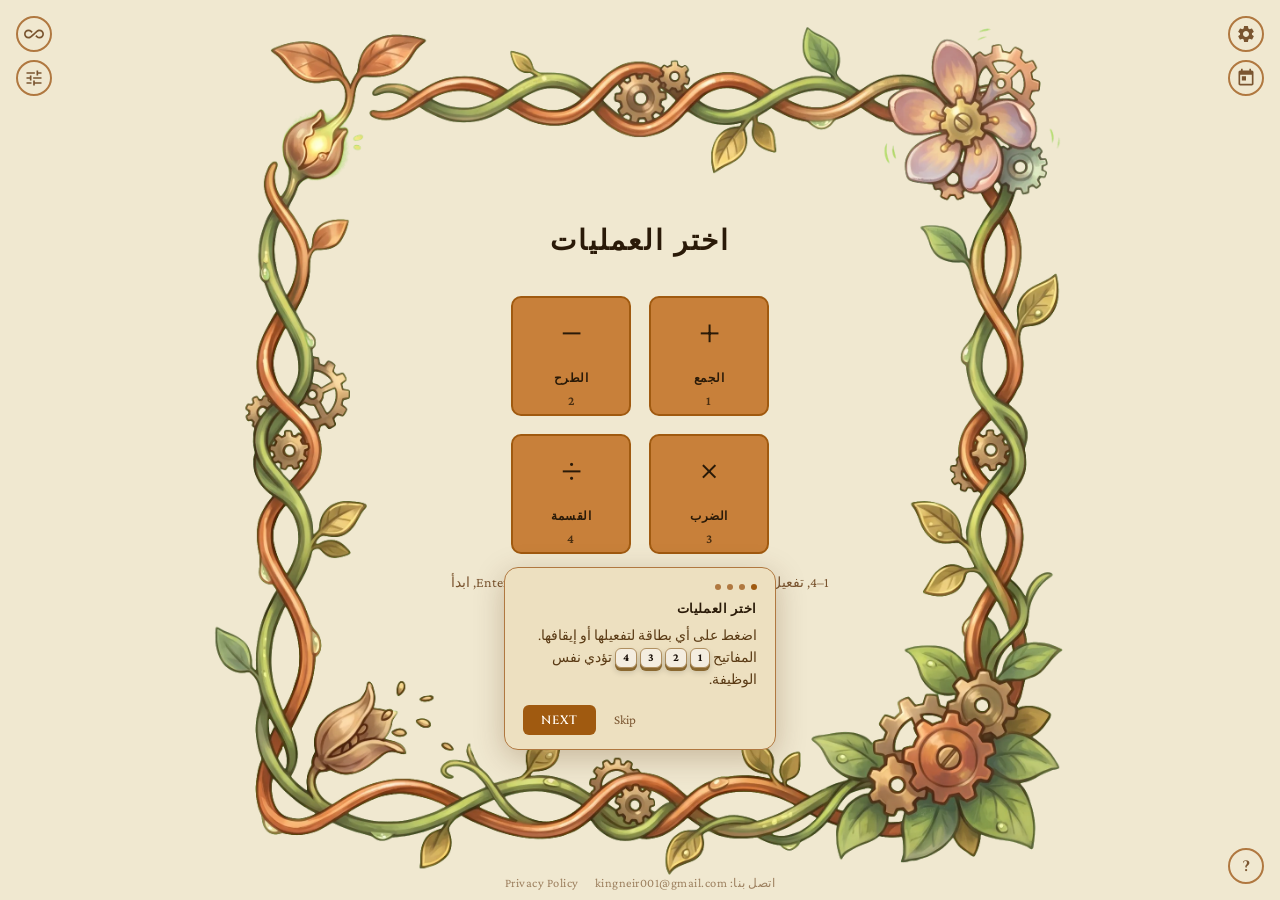
==== commit aa39ed24: "Updates" ====
--- a/ar/index.html
+++ b/ar/index.html
@@ -87,8 +87,8 @@
     </svg>
     
 
-  <script type="module" crossorigin src="/assets/main-LUQCkJ1D.js"></script>
-  <link rel="stylesheet" crossorigin href="/assets/main--TeECNw3.css">
+  <script type="module" crossorigin src="/assets/main-B4Kjm80M.js"></script>
+  <link rel="stylesheet" crossorigin href="/assets/main-CD-0UkdM.css">
 <link rel="manifest" href="/site.webmanifest"><script id="vite-plugin-pwa:register-sw" src="/registerSW.js"></script></head>
 
 <body>
--- a/assets/main-CD-0UkdM.css
+++ b/assets/main-CD-0UkdM.css
@@ -0,0 +1 @@
+:root{--font-display:"Cinzel", "Palatino Linotype", Georgia, serif;--font-body:"Crimson Pro", Georgia, "Times New Roman", serif;--bg:#f0e8d0;--border-img:url(/light_border.webp);--text-primary:#2a1a08;--text-secondary:#5a3a14;--text-muted:#7a5530;--accent:#a05a10;--accent-hover:#7a4008;--accent-dim:#c8803a;--green:#3d6b1a;--green-hover:#2a4d10;--card-bg:#f0e1c3e0;--card-border:#b07840;--input-bg:#fff8ebf2;--input-border:#a06828;--panel-bg:#ede0c0;--panel-border:#b07840;--seg-bg:#0000000d;--seg-border:#b07840;--weak-bg:#0000000a;--mode-toggle-bg:#e8d8b0;--shadow:#50280040;--danger:#b83010;--glow-color:#a05a104d;--kbd-bg:#f4ede0;--kbd-text:#1a1008;--kbd-border:#b09060;--kbd-shadow:#8a6830}html[data-theme=night]{--bg:#000;--border-img:url(/dark_border.webp);--text-primary:#e8e0f0;--text-secondary:#bcacd8;--text-muted:#8878a8;--accent:#9b72cf;--accent-hover:#7c4fbf;--accent-dim:#4a2a80;--green:#2d8a8a;--green-hover:#1f6666;--card-bg:#0c0816d9;--card-border:#3a2660;--input-bg:#06040eeb;--input-border:#5a3a9a;--panel-bg:#0d0914;--panel-border:#3a2260;--seg-bg:#ffffff0d;--seg-border:#3a2260;--weak-bg:#ffffff0a;--mode-toggle-bg:#0a0614;--danger:#e05a3a;--glow-color:#7850c847;--kbd-bg:#1a1030;--kbd-text:#e8e0f0;--kbd-border:#5a3a9a;--kbd-shadow:#2a1060}html[data-theme=forest]{--bg:#e4edd6;--border-img:url(/light_border.webp);--text-primary:#1c2e0a;--text-secondary:#3a5a18;--text-muted:#5a7a38;--accent:#2e7a18;--accent-hover:#1e5a10;--accent-dim:#6aaa40;--green:#5a8a30;--green-hover:#3a6a18;--card-bg:#d2e6b9e0;--card-border:#7aaa50;--input-bg:#e6f8d7f2;--input-border:#5a8828;--panel-bg:#d0e8b8;--panel-border:#7aaa50;--seg-bg:#0000000d;--seg-border:#7aaa50;--weak-bg:#0000000a;--mode-toggle-bg:#c8e0a8;--shadow:#14320840;--danger:#b83010;--glow-color:#2e7a184d;--kbd-bg:#c8e0a8;--kbd-text:#1c2e0a;--kbd-border:#5a8828;--kbd-shadow:#3a6010}html[data-theme=ocean]{--bg:#010d18;--border-img:url(/dark_border.webp);--text-primary:#c8e8f8;--text-secondary:#80c0dc;--text-muted:#4a90b0;--accent:#18b0d8;--accent-hover:#0888b0;--accent-dim:#084870;--green:#18a090;--green-hover:#0a7870;--card-bg:#01101cd9;--card-border:#083858;--input-bg:#000812eb;--input-border:#0a5880;--panel-bg:#000e1a;--panel-border:#063050;--seg-bg:#ffffff0d;--seg-border:#063050;--weak-bg:#ffffff0a;--mode-toggle-bg:#000810;--shadow:#001e3c73;--danger:#e05a3a;--glow-color:#12a0d247;--kbd-bg:#000e1a;--kbd-text:#c8e8f8;--kbd-border:#0a5880;--kbd-shadow:#063050}html[data-theme=dusk]{--bg:#10080e;--border-img:url(/dark_border.webp);--text-primary:#ecd8e8;--text-secondary:#c898b8;--text-muted:#9868a0;--accent:#c85898;--accent-hover:#a03878;--accent-dim:#581838;--green:#8858a0;--green-hover:#683880;--card-bg:#140812d9;--card-border:#481830;--input-bg:#0a040aeb;--input-border:#782858;--panel-bg:#0e0610;--panel-border:#401428;--seg-bg:#ffffff0d;--seg-border:#381020;--weak-bg:#ffffff0a;--mode-toggle-bg:#0a040c;--shadow:#32001e73;--danger:#e06040;--glow-color:#aa3c8247;--kbd-bg:#0e0610;--kbd-text:#ecd8e8;--kbd-border:#782858;--kbd-shadow:#401428}*{box-sizing:border-box;margin:0;padding:0}[tabindex="-1"]:focus{outline:none}html,body{height:100vh;font-family:var(--font-body);background:var(--bg);color:var(--text-primary);overflow:hidden}#bgc{background-image:var(--border-img);background-position:50%;background-repeat:no-repeat;background-size:contain;justify-content:center;align-items:center;width:100vw;height:100vh;display:flex}.screen{flex-direction:column;justify-content:center;align-items:center;gap:36px;width:100vmin;height:100vmin;display:none;position:relative}.screen.active{display:flex}.screen h1,.screen h2{font-family:var(--font-display);color:var(--text-primary);letter-spacing:2px;text-transform:uppercase;font-size:1.75rem;font-weight:600}.btn-primary{font-size:1.125rem;font-weight:600;font-family:var(--font-display);letter-spacing:1.5px;text-transform:uppercase;background:var(--accent);color:#fff8f0;cursor:pointer;border:none;border-radius:6px;padding:13px 44px;transition:opacity .15s}.btn-primary:hover{opacity:.85}.btn-primary:focus-visible{outline:3px solid var(--accent);outline-offset:3px}.btn-secondary{font-size:1.0625rem;font-weight:600;font-family:var(--font-display);letter-spacing:1px;text-transform:uppercase;color:var(--accent);border:2px solid var(--accent);cursor:pointer;background:0 0;border-radius:6px;padding:11px 32px;transition:opacity .15s}.btn-secondary:hover{opacity:.75}.btn-secondary:focus-visible{outline:3px solid var(--accent);outline-offset:3px}#screen-select{position:relative}#op-grid{grid-template-columns:1fr 1fr;gap:18px;display:grid}#op-fieldset{border:none;margin:0;padding:0}#op-fieldset legend{clip:rect(0 0 0 0);white-space:nowrap;width:1px;height:1px;position:absolute;overflow:hidden}.op-card{width:120px;height:120px;font-size:2.75rem;font-family:var(--font-display);border:2px solid var(--card-border);background:var(--card-bg);color:var(--text-muted);cursor:pointer;opacity:.45;-webkit-user-select:none;user-select:none;border-radius:10px;flex-direction:column;justify-content:center;align-items:center;gap:8px;transition:opacity .15s,transform .1s;display:flex}.op-card:focus-visible{outline:3px solid var(--accent);outline-offset:3px}.op-card .op-label{font-family:var(--font-body);letter-spacing:.5px;text-transform:uppercase;max-width:100%;padding:0 4px;font-size:.75rem;font-weight:600}.op-card.active{background:var(--accent-dim);border-color:var(--accent);color:var(--text-primary);opacity:1}#timer{font-family:var(--font-display);color:var(--text-primary);text-align:center;letter-spacing:2px;min-width:90px;font-size:2.375rem;font-weight:600}#timer.urgent{color:var(--danger)}#calc-row{align-items:center;gap:22px;display:flex}#calc-row span{font-family:var(--font-display);color:var(--text-primary);font-size:3.5rem;font-weight:600}#calc-row .op-sym{color:var(--accent);font-size:3.25rem;font-weight:400}input[type=number]{appearance:textfield}input[type=number]::-webkit-outer-spin-button{appearance:none;margin:0}input[type=number]::-webkit-inner-spin-button{appearance:none;margin:0}#result-input{width:130px;height:72px;font-family:var(--font-display);text-align:center;border:2px solid var(--input-border);background:var(--input-bg);color:var(--text-primary);border-radius:6px;outline:none;padding:2px;font-size:3rem;font-weight:600;transition:border-color .15s}#result-input:focus{border-color:var(--accent)}#result-input.correct{border-color:var(--green)!important}#result-input.wrong{border-color:var(--danger)!important}#btn-submit-mobile,#btn-quit-mobile,#score-live{display:none}#results-inner{text-align:center;flex-direction:column;align-items:center;gap:10px;max-width:360px;display:flex}#score-display{font-family:var(--font-display);color:var(--accent);letter-spacing:3px;font-size:4.5rem;font-weight:600;line-height:1}#tier-badge{font-family:var(--font-body);letter-spacing:2px;text-transform:uppercase;border-radius:20px;padding:5px 16px;font-size:.8125rem;font-weight:600}#tier-badge.tier-developing{color:var(--accent);border:1px solid var(--accent-dim);background:#c8794126}#tier-badge.tier-fluent{color:var(--green);border:1px solid var(--green-hover);background:#6b8c3a26}#tier-badge.tier-automatic{background:var(--seg-bg);color:var(--accent);border:1px solid var(--accent-dim)}#tier-title{font-family:var(--font-display);color:var(--text-primary);letter-spacing:1px;font-size:1.375rem;font-weight:600}#tier-message{font-family:var(--font-body);color:var(--text-secondary);font-size:1.0625rem;font-style:italic;font-weight:400;line-height:1.6}#tier-goal{font-family:var(--font-body);color:var(--green);font-size:.9375rem;font-weight:600}#score-sub{font-family:var(--font-body);color:var(--text-muted);font-size:.9375rem;font-weight:400}#op-breakdown{gap:8px;margin-top:4px;display:flex}.ob-row{background:var(--weak-bg);border:1px solid var(--panel-border);border-radius:8px;flex-direction:column;align-items:center;gap:2px;min-width:52px;padding:8px 12px;display:flex}.ob-sym{font-family:var(--font-display);color:var(--text-muted);font-size:1.125rem}.ob-acc{font-family:var(--font-display);font-size:1.25rem;font-weight:600;line-height:1}.ob-acc.ob-good{color:var(--green)}.ob-acc.ob-ok{color:var(--accent)}.ob-acc.ob-bad{color:var(--danger)}.ob-detail{font-family:var(--font-body);color:var(--text-muted);font-size:.8125rem}.study-callout{border:1px solid var(--accent-dim);background:var(--seg-bg);border-radius:10px;flex-direction:column;align-items:center;gap:8px;width:100%;max-width:340px;margin-top:6px;padding:12px 16px 14px;display:flex}.study-callout[hidden]{display:none}#sparkline{align-items:center;gap:10px;width:100%;max-width:340px;margin-top:8px;display:flex}#sparkline[hidden]{display:none}#sparkline svg{flex:1;height:48px}.spark-range{font-family:var(--font-body);color:var(--text-muted);white-space:nowrap;flex-shrink:0;font-size:.6875rem}.study-heading{font-family:var(--font-body);letter-spacing:1.5px;text-transform:uppercase;color:var(--accent);font-size:.75rem;font-weight:700}.study-facts{flex-wrap:wrap;justify-content:center;gap:8px;display:flex}.study-fact{font-family:var(--font-display);letter-spacing:1px;color:var(--text-primary);background:var(--card-bg);border:1px solid var(--card-border);border-radius:8px;padding:5px 12px;font-size:1.0625rem;font-weight:600}.weak-facts{flex-wrap:wrap;flex-basis:100%;gap:6px;margin-top:8px;display:flex}.weak-fact{font-family:var(--font-display);letter-spacing:.5px;color:var(--text-secondary);background:var(--card-bg);border:1px solid var(--card-border);border-radius:6px;padding:3px 9px;font-size:.875rem;font-weight:600}#result-buttons{flex-shrink:0;align-items:center;gap:18px;margin-top:10px;display:flex}.btn-share{border:2px solid var(--card-border);width:44px;height:44px;color:var(--text-muted);cursor:pointer;background:0 0;border-radius:50%;flex-shrink:0;justify-content:center;align-items:center;transition:opacity .15s,border-color .15s,color .15s;display:flex}.btn-share:hover{border-color:var(--accent);color:var(--accent)}.btn-share:focus-visible{outline:3px solid var(--accent);outline-offset:3px}.btn-share .icon{fill:currentColor;width:20px;height:20px}.results-scroll{scrollbar-width:thin;scrollbar-color:var(--card-border) transparent;flex-direction:column;align-items:center;gap:20px;width:100%;max-width:64vmin;max-height:54vmin;padding:2px 4px 6px;display:flex;overflow-y:auto}@media (width<=600px){.results-scroll{width:100%;max-height:none;overflow-y:visible}}.op-card .op-key{font-family:var(--font-body);opacity:.5;letter-spacing:.3px;font-size:.8125rem;font-weight:600}.op-card.active .op-key{opacity:.8}#history-bar{font-family:var(--font-body);color:var(--text-muted);letter-spacing:.02em;opacity:.85;font-size:.875rem}#select-hints{font-family:var(--font-body);color:var(--text-muted);gap:24px;margin-top:-16px;font-size:.875rem;font-weight:400;display:flex}.screen-hint{font-family:var(--font-body);color:var(--text-muted);gap:20px;font-size:.875rem;font-weight:400;display:flex}.screen-hint span:before{content:""}#expert-toggle{top:16px;border:2px solid var(--card-border);width:36px;height:36px;color:var(--text-muted);cursor:pointer;background:0 0;border-radius:50%;justify-content:center;align-items:center;transition:opacity .15s;display:flex;position:fixed;inset-inline-start:16px}#expert-toggle:hover{opacity:.7}#expert-toggle:focus-visible{outline:3px solid var(--accent);outline-offset:3px}#expert-toggle:after{content:"";top:1px;background:var(--accent);border:1.5px solid var(--bg);border-radius:50%;width:8px;height:8px;display:none;position:absolute;inset-inline-end:1px}#expert-toggle.has-custom:after{display:block}#expert-panel{color:inherit;background:0 0;border:none;max-width:100vw;max-height:100dvh;margin:auto;padding:0;overflow:visible}#expert-panel::backdrop{background:#000000a6}#expert-card{background:var(--panel-bg);border:1px solid var(--panel-border);width:min(520px,92vw);max-height:88vh;box-shadow:0 12px 50px var(--shadow);scrollbar-width:thin;scrollbar-color:var(--text-muted) transparent;border-radius:14px;flex-direction:column;gap:20px;padding:28px 32px 24px;display:flex;overflow-y:auto}#expert-header{justify-content:space-between;align-items:center;display:flex}#expert-header h2{font-family:var(--font-display);letter-spacing:2px;text-transform:uppercase;color:var(--text-primary);font-size:1.125rem;font-weight:600}#expert-close{border:1px solid var(--panel-border);width:30px;height:30px;color:var(--text-muted);cursor:pointer;background:0 0;border-radius:50%;justify-content:center;align-items:center;font-size:1rem;transition:opacity .15s;display:flex}#expert-close:hover{opacity:.65}#expert-close:focus-visible{outline:3px solid var(--accent);outline-offset:2px}.expert-section{flex-direction:column;gap:12px;display:flex}.expert-section-title{font-family:var(--font-body);letter-spacing:1.5px;text-transform:uppercase;color:var(--text-muted);border-bottom:1px solid var(--panel-border);padding-bottom:6px;font-size:.8125rem;font-weight:600}.expert-row{justify-content:space-between;align-items:center;gap:12px;display:flex}.expert-label{font-family:var(--font-body);color:var(--text-secondary);flex-shrink:0;font-size:1rem;font-weight:600}.seg{border:1.5px solid var(--seg-border);border-radius:7px;display:flex;overflow:hidden}.seg button{font-family:var(--font-body);background:var(--seg-bg);color:var(--text-muted);cursor:pointer;white-space:nowrap;border:none;flex:1;padding:7px 12px;font-size:.875rem;font-weight:600;transition:opacity .12s}.seg button+button{border-inline-start:1.5px solid var(--seg-border)}.seg button.active{background:var(--accent);color:#fff8f0}.seg button:focus-visible{outline:2px solid var(--accent);outline-offset:-2px}#range-presets{flex-wrap:wrap}.range-custom{align-items:center;gap:8px;margin-top:4px;display:flex}.range-custom label{font-family:var(--font-body);color:var(--text-muted);font-size:.875rem;font-weight:600}.range-custom input{width:70px;font-family:var(--font-body);border:1.5px solid var(--seg-border);text-align:center;background:var(--input-bg);color:var(--text-primary);border-radius:6px;padding:5px 8px;font-size:.9375rem}.range-custom input:focus,.range-custom-input:focus{border-color:var(--accent);outline:none}.range-custom-input{width:80px;font-family:var(--font-body);border:1.5px solid var(--seg-border);text-align:center;background:var(--input-bg);color:var(--text-primary);border-radius:6px;padding:6px 8px;font-size:1rem}#weight-rows{flex-direction:column;gap:8px;display:flex}.weight-row{align-items:center;gap:10px;display:flex}.weight-sym{font-family:var(--font-display);color:var(--accent);text-align:center;flex-shrink:0;width:20px;font-size:1.125rem;font-weight:600}.weight-row input[type=range]{accent-color:var(--accent);cursor:pointer;flex:1;height:4px}.weight-row input[type=range]:focus-visible{outline:2px solid var(--accent);outline-offset:4px;border-radius:2px}.weight-val{font-family:var(--font-body);color:var(--text-muted);text-align:right;flex-shrink:0;width:32px;font-size:.875rem;font-weight:700}#expert-reset{font-family:var(--font-body);color:var(--danger);cursor:pointer;text-underline-offset:2px;background:0 0;border:none;align-self:center;padding:4px 0;font-size:.9375rem;font-weight:600;text-decoration:underline}#expert-reset:hover{color:var(--accent-hover)}#expert-reset:focus-visible{outline:2px solid var(--danger);border-radius:3px}#focus-toggle{top:16px;border:2px solid var(--card-border);width:36px;height:36px;color:var(--text-muted);cursor:pointer;background:0 0;border-radius:50%;justify-content:center;align-items:center;font-size:1.25rem;transition:opacity .15s;display:flex;position:fixed;inset-inline-end:16px}#focus-toggle:hover{opacity:.7}#focus-toggle:focus-visible{outline:3px solid var(--accent);outline-offset:3px}#focus-toggle.on{background:var(--accent);border-color:var(--accent);color:#fff8f0;box-shadow:0 0 12px var(--accent-dim)}#btn-daily{top:60px;border:2px solid var(--card-border);width:36px;height:36px;color:var(--text-muted);cursor:pointer;background:0 0;border-radius:50%;justify-content:center;align-items:center;transition:opacity .15s;display:flex;position:fixed;inset-inline-start:16px}#btn-daily:hover{opacity:.7}#btn-daily:focus-visible{outline:3px solid var(--accent);outline-offset:3px}#btn-daily.on{background:var(--accent);border-color:var(--accent);color:#fff8f0;box-shadow:0 0 12px var(--accent-dim)}body.focus-active #bgc{background-image:none;background-color:var(--bg)}body.focus-active #screen-quiz{background:var(--bg)}body.focus-active #timer,body.focus-active #score-live{display:none}body.focus-active #calc-row span{color:var(--text-primary)}body.focus-active #calc-row .op-sym{color:var(--accent)}body.focus-active #result-input{background:var(--input-bg);color:var(--text-primary);border-color:var(--card-border)}body.focus-active #result-input:focus{border-color:var(--accent)}body.focus-active #result-input.correct,body.focus-active #result-input.wrong{border-color:var(--card-border)!important}#focus-glow{pointer-events:none;z-index:999;display:none;position:fixed;inset:0}#focus-glow:before{content:"";box-shadow:inset 0 0 100px 40px var(--glow-color);opacity:.4;will-change:opacity;animation:4s ease-in-out infinite focusBreathe;position:absolute;inset:0}body.focus-active #focus-glow{display:block}@keyframes focusBreathe{0%{opacity:.18}50%{opacity:.7}to{opacity:.18}}#focus-stat-row{flex-wrap:wrap;justify-content:center;gap:18px 30px;max-width:360px;display:flex}.focus-stat{flex-direction:column;align-items:center;gap:2px;display:flex}.focus-stat-num{font-family:var(--font-display);color:var(--accent);letter-spacing:2px;font-size:3rem;font-weight:600;line-height:1}.focus-stat-num.sm{letter-spacing:1px;font-size:1.75rem}.focus-stat-label{font-family:var(--font-body);letter-spacing:1.2px;text-transform:uppercase;color:var(--text-muted);font-size:.8125rem;font-weight:600}#weak-spots{flex-direction:column;gap:8px;width:100%;max-width:320px;display:flex}#weak-spots h2{font-family:var(--font-display);letter-spacing:1.5px;text-transform:uppercase;color:var(--text-muted);margin-bottom:2px;font-size:.8125rem;font-weight:600}.weak-item{background:var(--weak-bg);border:1px solid var(--panel-border);border-radius:8px;flex-wrap:wrap;justify-content:space-between;align-items:center;padding:10px 14px;display:flex}.weak-item-label{font-family:var(--font-body);color:var(--text-primary);font-size:1rem;font-weight:600}.weak-item-count{font-family:var(--font-body);color:var(--danger);font-size:.9375rem;font-weight:700}#no-weak{font-family:var(--font-body);color:var(--green);text-align:center;font-size:1rem;font-style:italic;font-weight:600}.lang-btn{font-family:var(--font-body);text-align:left;border:1px solid var(--seg-border);color:var(--text-secondary);cursor:pointer;white-space:nowrap;background:0 0;border-radius:6px;padding:8px 12px;font-size:.9375rem;font-weight:600;transition:background .12s}.lang-btn:hover{background:var(--seg-bg)}.lang-btn:focus-visible{outline:2px solid var(--accent);outline-offset:-2px}.lang-btn.active{background:var(--accent);color:#fff8f0;border-color:var(--accent)}#settings-toggle{top:60px;border:2px solid var(--card-border);width:36px;height:36px;color:var(--text-muted);cursor:pointer;z-index:1000;background:0 0;border-radius:50%;justify-content:center;align-items:center;transition:opacity .15s;display:flex;position:fixed;inset-inline-end:16px}#settings-toggle:hover{opacity:.7}#settings-toggle:focus-visible{outline:3px solid var(--accent);outline-offset:3px}#settings-panel{color:inherit;background:0 0;border:none;max-width:100vw;max-height:100dvh;margin:auto;padding:0;overflow:visible}#settings-panel::backdrop{background:#00000080}#settings-card{background:var(--panel-bg);border:1px solid var(--panel-border);width:min(420px,92vw);max-height:85vh;box-shadow:0 12px 50px var(--shadow);scrollbar-width:thin;scrollbar-color:var(--text-muted) transparent;border-radius:16px;flex-direction:column;gap:0;padding:20px 24px;display:flex;overflow-y:auto}#settings-header{justify-content:space-between;align-items:center;margin-bottom:20px;display:flex}#settings-header h2{font-family:var(--font-display);letter-spacing:2px;text-transform:uppercase;color:var(--text-primary);font-size:1.125rem;font-weight:600}#settings-close{aspect-ratio:1;border:1px solid var(--panel-border);width:30px;height:30px;color:var(--text-muted);cursor:pointer;background:0 0;border-radius:50%;flex-shrink:0;justify-content:center;align-items:center;font-size:1rem;transition:opacity .15s;display:flex}#settings-close:hover{opacity:.65}#settings-close:focus-visible{outline:3px solid var(--accent);outline-offset:2px}.settings-section{border-bottom:1px solid var(--seg-border);margin-bottom:20px;padding-bottom:20px}.settings-section:last-child{border-bottom:none;margin-bottom:0;padding-bottom:0}.settings-section-title{text-transform:uppercase;letter-spacing:.1em;color:var(--text-muted);font-size:.6875rem;font-weight:600;font-family:var(--font-body);margin-bottom:12px}#st-swatches{flex-wrap:wrap;gap:10px;display:flex}.st-swatch{cursor:pointer;border:3px solid #0000;border-radius:50%;width:36px;height:36px;padding:0;transition:transform .15s}.st-swatch:hover{transform:scale(1.1)}.st-swatch:focus-visible{outline:3px solid var(--accent);outline-offset:2px}.st-swatch.st-active{border-color:var(--text-primary);transform:scale(1.15)}.st-swatch[data-preset=parchment]{background:#a05a10}.st-swatch[data-preset=night]{background:#9b72cf}.st-swatch[data-preset=forest]{background:#2e7a18}.st-swatch[data-preset=ocean]{background:#18b0d8}.st-swatch[data-preset=dusk]{background:#c85898}#st-lang-grid{flex-wrap:wrap;gap:6px;display:flex}.settings-row{color:var(--text-primary);font-size:.9375rem;font-family:var(--font-body);justify-content:space-between;align-items:center;padding:8px 0;display:flex}button[role=switch]{background:var(--seg-bg);width:52px;height:28px;color:var(--text-muted);cursor:pointer;border:none;border:1.5px solid var(--seg-border);border-radius:14px;flex-shrink:0;font-size:.75rem;font-weight:700;transition:background .2s}button[role=switch][aria-checked=true]{background:var(--accent);color:#fff8f0;border-color:var(--accent)}button[role=switch]:focus-visible{outline:2px solid var(--accent);outline-offset:2px}.btn-danger{border:1.5px solid var(--danger);color:var(--danger);font-size:.9375rem;font-family:var(--font-body);cursor:pointer;background:0 0;border-radius:8px;width:100%;padding:10px 20px;transition:background .15s,color .15s}.btn-danger:hover{background:var(--danger);color:#fff}.btn-danger:focus-visible{outline:2px solid var(--danger);outline-offset:2px}.settings-danger{border-bottom:none!important;margin-bottom:0!important;padding-bottom:0!important}.input-wrong{border-color:var(--danger)!important;color:var(--danger)!important;background:#b8301014!important}.icon{fill:currentColor;flex-shrink:0;width:20px;height:20px}@media (width<=600px){html,body{height:auto;min-height:100vh;overflow:auto}#bgc{background-color:var(--bg);height:auto;min-height:100svh;background-image:none!important}.screen{box-sizing:border-box;justify-content:center;gap:20px;width:100%;height:auto;min-height:100svh;padding:72px 16px}.screen h1,.screen h2{letter-spacing:1px;font-size:1.25rem}.btn-primary{padding:12px 32px;font-size:1rem}.btn-secondary{padding:10px 24px;font-size:.9375rem}#op-grid{gap:12px}.op-card{gap:6px;width:90px;height:90px;font-size:2.125rem}.op-card .op-label{letter-spacing:0;font-size:.65rem}.op-card .op-key,#select-hints,.screen-hint{display:none}#timer{min-width:70px;font-size:1.75rem}#calc-row{gap:14px}#calc-row span{font-size:2.625rem}#calc-row .op-sym{font-size:2.375rem}#result-input{width:110px;height:60px;font-size:2.375rem}#score-live{font-size:1.0625rem}#results-inner{max-width:100%}#score-display{font-size:3.75rem}#tier-title{font-size:1.125rem}#tier-message{font-size:.9375rem}#tier-goal{font-size:.875rem}#score-sub{font-size:.8125rem}#op-breakdown{flex-wrap:wrap;justify-content:center;gap:6px}#result-buttons{flex-direction:column;align-items:center;gap:12px}#focus-stat-row{flex-wrap:wrap;justify-content:center;gap:16px}.focus-stat-num{font-size:2.25rem}.focus-stat-num.sm{font-size:1.375rem}.focus-stat-label{font-size:.6875rem}#weak-spots{max-width:100%}.weak-item-label{font-size:.875rem}.weak-item-count{font-size:.8125rem}#expert-card{gap:16px;padding:20px 18px 18px}#expert-header h2{font-size:.9375rem}.expert-label{font-size:.875rem}.seg button{padding:6px 8px;font-size:.8125rem}.expert-section-title{font-size:.6875rem}.expert-row{flex-direction:column;align-items:stretch;gap:8px}.expert-label{flex-shrink:1}.expert-row .seg{width:100%}#range-presets,#seg-timer,#seg-dir{border:none;flex-wrap:wrap;gap:6px;overflow:visible}#range-presets button,#seg-timer button,#seg-dir button{border:1.5px solid var(--seg-border);border-radius:6px;flex:1 0 auto}#seg-dir button{min-width:92px}#expert-toggle,#focus-toggle{width:32px;height:32px;top:12px}#btn-daily{top:52px;width:32px;height:32px;inset-inline-start:12px}#expert-toggle{inset-inline-start:12px}#focus-toggle{inset-inline-end:12px}#settings-toggle{top:52px;width:32px;height:32px;inset-inline-end:12px}#help-btn{bottom:12px;width:32px;height:32px;font-size:.875rem;inset-inline-start:12px}#help-panel{bottom:52px;inset-inline-start:12px}#btn-submit-mobile,#btn-quit-mobile{border-radius:50%;justify-content:center;align-items:center;width:64px;height:64px;padding:0;font-size:1.75rem;display:flex}#btn-quit-mobile{top:92px;opacity:.75;border-radius:50%;width:32px;height:32px;padding:0;font-size:1rem;position:fixed;inset-inline-end:12px}}@media (pointer:coarse),(width<=1024px){#select-hints,.screen-hint,.op-key{display:none!important}}kbd{color:var(--kbd-text);background:var(--kbd-bg);border:1.5px solid var(--kbd-border);box-shadow:0 3px 0 var(--kbd-shadow), 0 4px 6px #0000002e;white-space:nowrap;vertical-align:middle;cursor:default;-webkit-user-select:none;user-select:none;border-radius:6px;padding:3px 7px 4px;font-family:Crimson Pro,Georgia,serif;font-size:.82em;font-weight:700;line-height:1;display:inline-block;position:relative;top:-1px}#help-btn{bottom:16px;border:2px solid var(--card-border);width:36px;height:36px;color:var(--text-muted);font-family:var(--font-display);cursor:pointer;z-index:1000;background:0 0;border-radius:50%;justify-content:center;align-items:center;font-size:.9375rem;font-weight:700;transition:border-color .15s,color .15s,opacity .15s;display:flex;position:fixed;inset-inline-start:16px}#help-btn:hover{border-color:var(--accent);color:var(--accent)}#help-btn:focus-visible{outline:3px solid var(--accent);outline-offset:3px}@media (pointer:coarse){#help-btn{display:none}}#help-panel{bottom:60px;z-index:1001;background:var(--panel-bg);border:1.5px solid var(--card-border);box-shadow:0 8px 28px var(--shadow);border-radius:14px;min-width:290px;padding:16px 20px 18px;position:fixed;inset-inline-start:16px}#help-header{justify-content:space-between;align-items:center;margin-bottom:14px;display:flex}#help-title{font-family:var(--font-display);letter-spacing:.06em;text-transform:uppercase;color:var(--text-primary);font-size:.9375rem;font-weight:700}#help-close{color:var(--text-muted);cursor:pointer;background:0 0;border:none;padding:2px 4px;font-size:1.125rem;line-height:1}#help-close:hover{color:var(--text-primary)}.help-section{margin-bottom:14px}.help-section:last-child{margin-bottom:0}.help-section-title{font-family:var(--font-display);letter-spacing:.1em;text-transform:uppercase;color:var(--text-muted);margin-bottom:8px;font-size:.6875rem;font-weight:600}.help-row{color:var(--text-primary);justify-content:space-between;align-items:center;gap:16px;padding:5px 0;font-size:1rem;display:flex}.help-keys{flex-shrink:0;align-items:center;gap:4px;display:flex}#onboarding{z-index:1500;pointer-events:none;position:fixed;inset:0}#ob-card{background:var(--panel-bg);border:1.5px solid var(--card-border);width:272px;box-shadow:0 8px 30px var(--shadow);pointer-events:all;border-radius:14px;padding:16px 18px 14px;position:absolute}#ob-step-dots{gap:6px;margin-bottom:10px;display:flex}.ob-dot{background:var(--seg-border);border-radius:50%;width:6px;height:6px;transition:background .2s}.ob-dot-active{background:var(--accent)}#ob-title{font-family:var(--font-display);letter-spacing:.05em;text-transform:uppercase;color:var(--text-primary);margin-bottom:7px;font-size:.8125rem;font-weight:600}#ob-body{color:var(--text-secondary);margin-bottom:14px;font-size:.875rem;line-height:1.55}#ob-actions{justify-content:flex-end;align-items:center;gap:10px;display:flex}#ob-skip{color:var(--text-muted);cursor:pointer;font-size:.8125rem;font-family:var(--font-body);background:0 0;border:none;padding:4px 8px}#ob-skip:hover{color:var(--text-primary)}#ob-actions .btn-primary{letter-spacing:1px;padding:7px 18px;font-size:.75rem}.ob-pulse{animation:1.6s ease-out infinite obPulse}@keyframes obPulse{0%{box-shadow:0 0 0 0 var(--glow-color)}60%{box-shadow:0 0 0 10px #0000}to{box-shadow:0 0 #0000}}#countdown[hidden]{display:none}#countdown{background:var(--bg);z-index:10;font-family:var(--font-display);color:var(--accent);pointer-events:none;justify-content:center;align-items:center;font-size:clamp(5rem,20vw,9rem);font-weight:700;display:flex;position:absolute;inset:0}#footer-links{z-index:5;gap:16px;display:flex;position:fixed;bottom:10px;left:50%;transform:translate(-50%)}.footer-link{letter-spacing:.04em;color:var(--text-muted);opacity:.7;cursor:pointer;-webkit-user-select:text;user-select:text;white-space:nowrap;background:0 0;border:none;padding:0;font-family:inherit;font-size:.78rem;text-decoration:none;transition:opacity .2s,color .2s}.footer-link:hover,.footer-link:focus-visible{opacity:1;color:var(--accent);text-decoration:underline}body.focus-active #footer-links{display:none}@media (width<=600px){#footer-links{flex-direction:column-reverse;justify-content:center;align-items:center;gap:4px;width:100vw;bottom:16px;left:0;transform:none}}#privacy-panel{color:inherit;background:0 0;border:none;max-width:100vw;max-height:100dvh;margin:auto;padding:0;overflow:visible}#privacy-panel::backdrop{background:#00000080}#privacy-card{background:var(--panel-bg);border:1px solid var(--panel-border);width:min(520px,92vw);max-height:85vh;box-shadow:0 12px 50px var(--shadow);scrollbar-width:thin;scrollbar-color:var(--text-muted) transparent;border-radius:16px;flex-direction:column;gap:16px;padding:20px 24px;display:flex;overflow-y:auto}#privacy-header{justify-content:space-between;align-items:center;margin-bottom:20px;display:flex}#privacy-header h2{font-family:var(--font-display);letter-spacing:2px;text-transform:uppercase;color:var(--text-primary);font-size:1.125rem;font-weight:600}#privacy-close{aspect-ratio:1;border:1px solid var(--panel-border);width:30px;height:30px;color:var(--text-muted);cursor:pointer;background:0 0;border-radius:50%;flex-shrink:0;justify-content:center;align-items:center;font-size:1rem;transition:opacity .15s;display:flex}#privacy-close:hover{opacity:.65}#privacy-close:focus-visible{outline:3px solid var(--accent);outline-offset:2px}#privacy-body{font-family:var(--font-body);color:var(--text-secondary);font-size:.9375rem;line-height:1.7}#privacy-body h3{font-family:var(--font-display);letter-spacing:1.5px;text-transform:uppercase;color:var(--text-primary);margin-top:20px;margin-bottom:6px;font-size:.875rem;font-weight:600}#privacy-body p{margin-bottom:10px}#privacy-body p:last-child{margin-bottom:0}#privacy-body a{color:var(--accent);text-underline-offset:2px;text-decoration:underline}#privacy-body a:hover{opacity:.8}#privacy-body code{background:var(--seg-border);border-radius:4px;padding:1px 5px;font-family:monospace;font-size:.85em}@media (prefers-reduced-motion:reduce){.ob-pulse,#focus-glow:before{animation:none}*,:before,:after{transition:none!important}body.focus-active #focus-glow{display:none}}
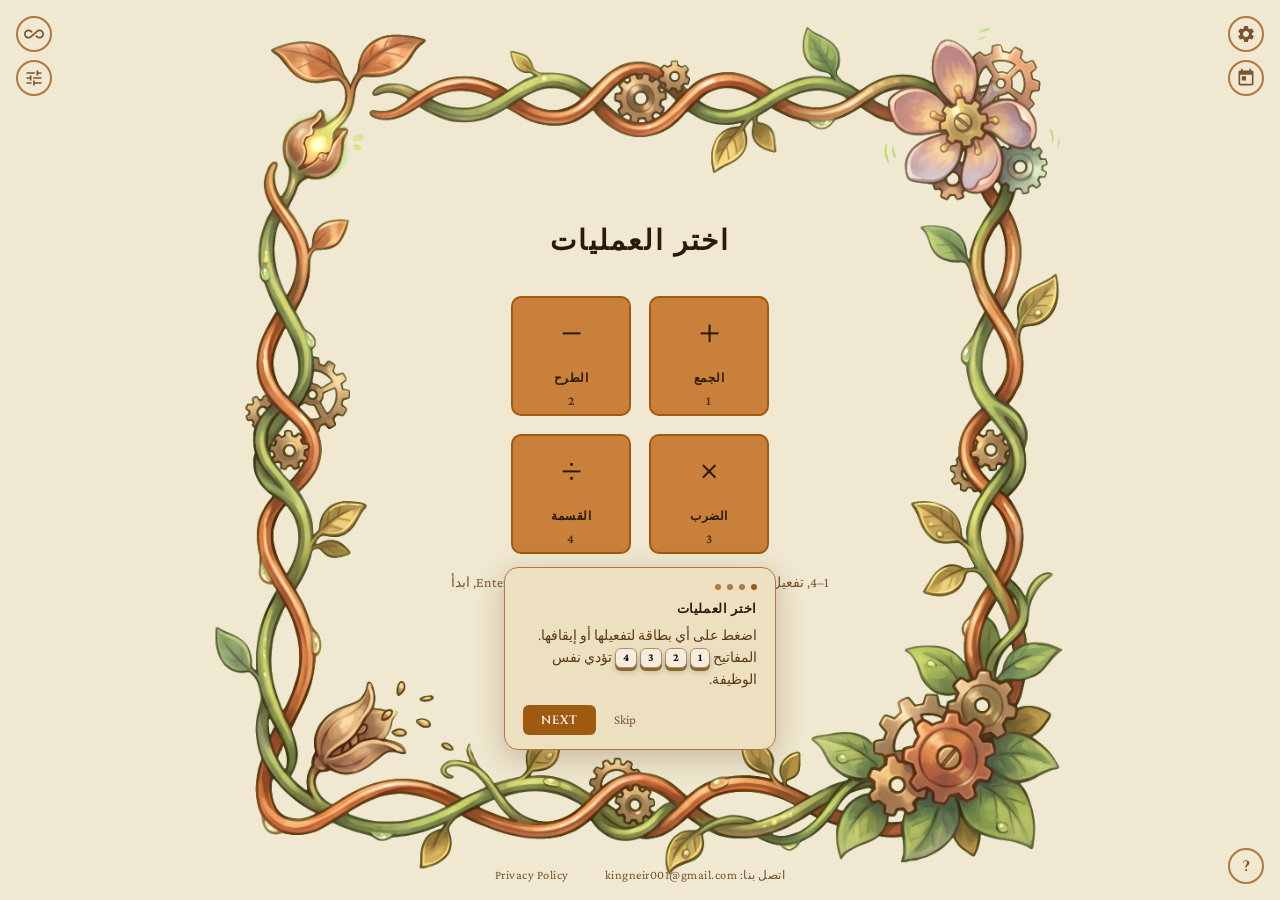
==== commit 2dc4e006: "Updates" ====
--- a/ar/index.html
+++ b/ar/index.html
@@ -87,8 +87,8 @@
     </svg>
     
 
-  <script type="module" crossorigin src="/assets/main-B4Kjm80M.js"></script>
-  <link rel="stylesheet" crossorigin href="/assets/main-CD-0UkdM.css">
+  <script type="module" crossorigin src="/assets/main-BMeiBWWd.js"></script>
+  <link rel="stylesheet" crossorigin href="/assets/main-BiX0p4yx.css">
 <link rel="manifest" href="/site.webmanifest"><script id="vite-plugin-pwa:register-sw" src="/registerSW.js"></script></head>
 
 <body>
--- a/assets/main-BiX0p4yx.css
+++ b/assets/main-BiX0p4yx.css
@@ -0,0 +1 @@
+:root{--font-display:"Cinzel", "Palatino Linotype", Georgia, serif;--font-body:"Crimson Pro", Georgia, "Times New Roman", serif;--bg:#f0e8d0;--border-img:url(/light_border.webp);--text-primary:#2a1a08;--text-secondary:#5a3a14;--text-muted:#7a5530;--accent:#a05a10;--accent-hover:#7a4008;--accent-dim:#c8803a;--green:#3d6b1a;--green-hover:#2a4d10;--card-bg:#f0e1c3e0;--card-border:#b07840;--input-bg:#fff8ebf2;--input-border:#a06828;--panel-bg:#ede0c0;--panel-border:#b07840;--seg-bg:#0000000d;--seg-border:#b07840;--weak-bg:#0000000a;--mode-toggle-bg:#e8d8b0;--shadow:#50280040;--danger:#b83010;--glow-color:#a05a104d;--kbd-bg:#f4ede0;--kbd-text:#1a1008;--kbd-border:#b09060;--kbd-shadow:#8a6830}html[data-theme=night]{--bg:#000;--border-img:url(/dark_border.webp);--text-primary:#e8e0f0;--text-secondary:#bcacd8;--text-muted:#8878a8;--accent:#9b72cf;--accent-hover:#7c4fbf;--accent-dim:#4a2a80;--green:#2d8a8a;--green-hover:#1f6666;--card-bg:#0c0816d9;--card-border:#3a2660;--input-bg:#06040eeb;--input-border:#5a3a9a;--panel-bg:#0d0914;--panel-border:#3a2260;--seg-bg:#ffffff0d;--seg-border:#3a2260;--weak-bg:#ffffff0a;--mode-toggle-bg:#0a0614;--danger:#e05a3a;--glow-color:#7850c847;--kbd-bg:#1a1030;--kbd-text:#e8e0f0;--kbd-border:#5a3a9a;--kbd-shadow:#2a1060}html[data-theme=forest]{--bg:#e4edd6;--border-img:url(/light_border.webp);--text-primary:#1c2e0a;--text-secondary:#3a5a18;--text-muted:#5a7a38;--accent:#2e7a18;--accent-hover:#1e5a10;--accent-dim:#6aaa40;--green:#5a8a30;--green-hover:#3a6a18;--card-bg:#d2e6b9e0;--card-border:#7aaa50;--input-bg:#e6f8d7f2;--input-border:#5a8828;--panel-bg:#d0e8b8;--panel-border:#7aaa50;--seg-bg:#0000000d;--seg-border:#7aaa50;--weak-bg:#0000000a;--mode-toggle-bg:#c8e0a8;--shadow:#14320840;--danger:#b83010;--glow-color:#2e7a184d;--kbd-bg:#c8e0a8;--kbd-text:#1c2e0a;--kbd-border:#5a8828;--kbd-shadow:#3a6010}html[data-theme=ocean]{--bg:#010d18;--border-img:url(/dark_border.webp);--text-primary:#c8e8f8;--text-secondary:#80c0dc;--text-muted:#4a90b0;--accent:#18b0d8;--accent-hover:#0888b0;--accent-dim:#084870;--green:#18a090;--green-hover:#0a7870;--card-bg:#01101cd9;--card-border:#083858;--input-bg:#000812eb;--input-border:#0a5880;--panel-bg:#000e1a;--panel-border:#063050;--seg-bg:#ffffff0d;--seg-border:#063050;--weak-bg:#ffffff0a;--mode-toggle-bg:#000810;--shadow:#001e3c73;--danger:#e05a3a;--glow-color:#12a0d247;--kbd-bg:#000e1a;--kbd-text:#c8e8f8;--kbd-border:#0a5880;--kbd-shadow:#063050}html[data-theme=dusk]{--bg:#10080e;--border-img:url(/dark_border.webp);--text-primary:#ecd8e8;--text-secondary:#c898b8;--text-muted:#9868a0;--accent:#c85898;--accent-hover:#a03878;--accent-dim:#581838;--green:#8858a0;--green-hover:#683880;--card-bg:#140812d9;--card-border:#481830;--input-bg:#0a040aeb;--input-border:#782858;--panel-bg:#0e0610;--panel-border:#401428;--seg-bg:#ffffff0d;--seg-border:#381020;--weak-bg:#ffffff0a;--mode-toggle-bg:#0a040c;--shadow:#32001e73;--danger:#e06040;--glow-color:#aa3c8247;--kbd-bg:#0e0610;--kbd-text:#ecd8e8;--kbd-border:#782858;--kbd-shadow:#401428}*{box-sizing:border-box;margin:0;padding:0}[tabindex="-1"]:focus{outline:none}html,body{height:100vh;font-family:var(--font-body);background:var(--bg);color:var(--text-primary);overflow:hidden}#bgc{background-image:var(--border-img);background-position:50%;background-repeat:no-repeat;background-size:contain;justify-content:center;align-items:center;width:100vw;height:100vh;display:flex}.screen{flex-direction:column;justify-content:center;align-items:center;gap:36px;width:100vmin;height:100vmin;display:none;position:relative}.screen.active{display:flex}.screen h1,.screen h2{font-family:var(--font-display);color:var(--text-primary);letter-spacing:2px;text-transform:uppercase;font-size:1.75rem;font-weight:600}.btn-primary{font-size:1.125rem;font-weight:600;font-family:var(--font-display);letter-spacing:1.5px;text-transform:uppercase;background:var(--accent);color:#fff8f0;cursor:pointer;border:none;border-radius:6px;padding:13px 44px;transition:opacity .15s}.btn-primary:hover{opacity:.85}.btn-primary:focus-visible{outline:3px solid var(--accent);outline-offset:3px}.btn-secondary{font-size:1.0625rem;font-weight:600;font-family:var(--font-display);letter-spacing:1px;text-transform:uppercase;color:var(--accent);border:2px solid var(--accent);cursor:pointer;background:0 0;border-radius:6px;padding:11px 32px;transition:opacity .15s}.btn-secondary:hover{opacity:.75}.btn-secondary:focus-visible{outline:3px solid var(--accent);outline-offset:3px}#screen-select{position:relative}#op-grid{grid-template-columns:1fr 1fr;gap:18px;display:grid}#op-fieldset{border:none;margin:0;padding:0}#op-fieldset legend{clip:rect(0 0 0 0);white-space:nowrap;width:1px;height:1px;position:absolute;overflow:hidden}.op-card{width:120px;height:120px;font-size:2.75rem;font-family:var(--font-display);border:2px solid var(--card-border);background:var(--card-bg);color:var(--text-secondary);cursor:pointer;opacity:.82;-webkit-user-select:none;user-select:none;border-radius:10px;flex-direction:column;justify-content:center;align-items:center;gap:8px;transition:opacity .15s,transform .1s;display:flex}.op-card:focus-visible{outline:3px solid var(--accent);outline-offset:3px}.op-card .op-label{font-family:var(--font-body);letter-spacing:.5px;text-transform:uppercase;max-width:100%;padding:0 4px;font-size:.75rem;font-weight:600}.op-card.active{background:var(--accent-dim);border-color:var(--accent);color:var(--text-primary);opacity:1}#timer{font-family:var(--font-display);color:var(--text-primary);text-align:center;letter-spacing:2px;min-width:90px;font-size:2.375rem;font-weight:600}#timer.urgent{color:var(--danger)}#calc-row{align-items:center;gap:22px;display:flex}#calc-row span{font-family:var(--font-display);color:var(--text-primary);font-size:3.5rem;font-weight:600}#calc-row .op-sym{color:var(--accent);font-size:3.25rem;font-weight:400}input[type=number]{appearance:textfield}input[type=number]::-webkit-outer-spin-button{appearance:none;margin:0}input[type=number]::-webkit-inner-spin-button{appearance:none;margin:0}#result-input{width:130px;height:72px;font-family:var(--font-display);text-align:center;border:2px solid var(--input-border);background:var(--input-bg);color:var(--text-primary);border-radius:6px;outline:none;padding:2px;font-size:3rem;font-weight:600;transition:border-color .15s}#result-input:focus{border-color:var(--accent)}#result-input.correct{border-color:var(--green)!important}#result-input.wrong{border-color:var(--danger)!important}#btn-submit-mobile,#btn-quit-mobile,#score-live{display:none}#results-inner{text-align:center;flex-direction:column;align-items:center;gap:10px;max-width:360px;display:flex}#score-display{font-family:var(--font-display);color:var(--accent);letter-spacing:3px;font-size:4.5rem;font-weight:600;line-height:1}#tier-badge{font-family:var(--font-body);letter-spacing:2px;text-transform:uppercase;border-radius:20px;padding:5px 16px;font-size:.8125rem;font-weight:600}#tier-badge.tier-developing{color:var(--accent);border:1px solid var(--accent-dim);background:#c8794126}#tier-badge.tier-fluent{color:var(--green);border:1px solid var(--green-hover);background:#6b8c3a26}#tier-badge.tier-automatic{background:var(--seg-bg);color:var(--accent);border:1px solid var(--accent-dim)}#tier-title{font-family:var(--font-display);color:var(--text-primary);letter-spacing:1px;font-size:1.375rem;font-weight:600}#tier-message{font-family:var(--font-body);color:var(--text-secondary);font-size:1.0625rem;font-style:italic;font-weight:400;line-height:1.6}#tier-goal{font-family:var(--font-body);color:var(--green);font-size:.9375rem;font-weight:600}#score-sub{font-family:var(--font-body);color:var(--text-muted);font-size:.9375rem;font-weight:400}#op-breakdown{gap:8px;margin-top:4px;display:flex}.ob-row{background:var(--weak-bg);border:1px solid var(--panel-border);border-radius:8px;flex-direction:column;align-items:center;gap:2px;min-width:52px;padding:8px 12px;display:flex}.ob-sym{font-family:var(--font-display);color:var(--text-muted);font-size:1.125rem}.ob-acc{font-family:var(--font-display);font-size:1.25rem;font-weight:600;line-height:1}.ob-acc.ob-good{color:var(--green)}.ob-acc.ob-ok{color:var(--accent)}.ob-acc.ob-bad{color:var(--danger)}.ob-detail{font-family:var(--font-body);color:var(--text-muted);font-size:.8125rem}.study-callout{border:1px solid var(--accent-dim);background:var(--seg-bg);border-radius:10px;flex-direction:column;align-items:center;gap:8px;width:100%;max-width:340px;margin-top:6px;padding:12px 16px 14px;display:flex}.study-callout[hidden]{display:none}#sparkline{align-items:center;gap:10px;width:100%;max-width:340px;margin-top:8px;display:flex}#sparkline[hidden]{display:none}#sparkline svg{flex:1;height:48px}.spark-range{font-family:var(--font-body);color:var(--text-muted);white-space:nowrap;flex-shrink:0;font-size:.6875rem}.study-heading{font-family:var(--font-body);letter-spacing:1.5px;text-transform:uppercase;color:var(--accent);font-size:.75rem;font-weight:700}.study-facts{flex-wrap:wrap;justify-content:center;gap:8px;display:flex}.study-fact{font-family:var(--font-display);letter-spacing:1px;color:var(--text-primary);background:var(--card-bg);border:1px solid var(--card-border);border-radius:8px;padding:5px 12px;font-size:1.0625rem;font-weight:600}.weak-facts{flex-wrap:wrap;flex-basis:100%;gap:6px;margin-top:8px;display:flex}.weak-fact{font-family:var(--font-display);letter-spacing:.5px;color:var(--text-secondary);background:var(--card-bg);border:1px solid var(--card-border);border-radius:6px;padding:3px 9px;font-size:.875rem;font-weight:600}#result-buttons{flex-shrink:0;align-items:center;gap:18px;margin-top:10px;display:flex}.btn-share{border:2px solid var(--card-border);width:44px;height:44px;color:var(--text-muted);cursor:pointer;background:0 0;border-radius:50%;flex-shrink:0;justify-content:center;align-items:center;transition:opacity .15s,border-color .15s,color .15s;display:flex}.btn-share:hover{border-color:var(--accent);color:var(--accent)}.btn-share:focus-visible{outline:3px solid var(--accent);outline-offset:3px}.btn-share .icon{fill:currentColor;width:20px;height:20px}.results-scroll{scrollbar-width:thin;scrollbar-color:var(--card-border) transparent;flex-direction:column;align-items:center;gap:20px;width:100%;max-width:64vmin;max-height:54vmin;padding:2px 4px 6px;display:flex;overflow-y:auto}@media (width<=600px){.results-scroll{width:100%;max-height:none;overflow-y:visible}}.op-card .op-key{font-family:var(--font-body);opacity:.5;letter-spacing:.3px;font-size:.8125rem;font-weight:600}.op-card.active .op-key{opacity:.8}#history-bar{font-family:var(--font-body);color:var(--text-muted);letter-spacing:.02em;opacity:.85;font-size:.875rem}#select-hints{font-family:var(--font-body);color:var(--text-muted);gap:24px;margin-top:-16px;font-size:.875rem;font-weight:400;display:flex}.screen-hint{font-family:var(--font-body);color:var(--text-muted);gap:20px;font-size:.875rem;font-weight:400;display:flex}.screen-hint span:before{content:""}#expert-toggle{top:16px;border:2px solid var(--card-border);width:36px;height:36px;color:var(--text-muted);cursor:pointer;background:0 0;border-radius:50%;justify-content:center;align-items:center;transition:opacity .15s;display:flex;position:fixed;inset-inline-start:16px}#expert-toggle:hover{opacity:.7}#expert-toggle:focus-visible{outline:3px solid var(--accent);outline-offset:3px}#expert-toggle:after{content:"";top:1px;background:var(--accent);border:1.5px solid var(--bg);border-radius:50%;width:8px;height:8px;display:none;position:absolute;inset-inline-end:1px}#expert-toggle.has-custom:after{display:block}#expert-panel{color:inherit;background:0 0;border:none;max-width:100vw;max-height:100dvh;margin:auto;padding:0;overflow:visible}#expert-panel::backdrop{background:#000000a6}#expert-card{background:var(--panel-bg);border:1px solid var(--panel-border);width:min(520px,92vw);max-height:88vh;box-shadow:0 12px 50px var(--shadow);scrollbar-width:thin;scrollbar-color:var(--text-muted) transparent;border-radius:14px;flex-direction:column;gap:20px;padding:28px 32px 24px;display:flex;overflow-y:auto}#expert-header{justify-content:space-between;align-items:center;display:flex}#expert-header h2{font-family:var(--font-display);letter-spacing:2px;text-transform:uppercase;color:var(--text-primary);font-size:1.125rem;font-weight:600}#expert-close{border:1px solid var(--panel-border);width:30px;height:30px;color:var(--text-muted);cursor:pointer;background:0 0;border-radius:50%;justify-content:center;align-items:center;font-size:1rem;transition:opacity .15s;display:flex}#expert-close:hover{opacity:.65}#expert-close:focus-visible{outline:3px solid var(--accent);outline-offset:2px}.expert-section{flex-direction:column;gap:12px;display:flex}.expert-section-title{font-family:var(--font-body);letter-spacing:1.5px;text-transform:uppercase;color:var(--text-muted);border-bottom:1px solid var(--panel-border);padding-bottom:6px;font-size:.8125rem;font-weight:600}.expert-row{justify-content:space-between;align-items:center;gap:12px;display:flex}.expert-label{font-family:var(--font-body);color:var(--text-secondary);flex-shrink:0;font-size:1rem;font-weight:600}.seg{border:1.5px solid var(--seg-border);border-radius:7px;display:flex;overflow:hidden}.seg button{font-family:var(--font-body);background:var(--seg-bg);color:var(--text-muted);cursor:pointer;white-space:nowrap;border:none;flex:1;padding:7px 12px;font-size:.875rem;font-weight:600;transition:opacity .12s}.seg button+button{border-inline-start:1.5px solid var(--seg-border)}.seg button.active{background:var(--accent);color:#fff8f0}.seg button:focus-visible{outline:2px solid var(--accent);outline-offset:-2px}#range-presets{flex-wrap:wrap}.range-custom{align-items:center;gap:8px;margin-top:4px;display:flex}.range-custom label{font-family:var(--font-body);color:var(--text-muted);font-size:.875rem;font-weight:600}.range-custom input{width:70px;font-family:var(--font-body);border:1.5px solid var(--seg-border);text-align:center;background:var(--input-bg);color:var(--text-primary);border-radius:6px;padding:5px 8px;font-size:.9375rem}.range-custom input:focus,.range-custom-input:focus{border-color:var(--accent);outline:none}.range-custom-input{width:80px;font-family:var(--font-body);border:1.5px solid var(--seg-border);text-align:center;background:var(--input-bg);color:var(--text-primary);border-radius:6px;padding:6px 8px;font-size:1rem}#weight-rows{flex-direction:column;gap:8px;display:flex}.weight-row{align-items:center;gap:10px;display:flex}.weight-sym{font-family:var(--font-display);color:var(--accent);text-align:center;flex-shrink:0;width:20px;font-size:1.125rem;font-weight:600}.weight-row input[type=range]{accent-color:var(--accent);cursor:pointer;flex:1;height:4px}.weight-row input[type=range]:focus-visible{outline:2px solid var(--accent);outline-offset:4px;border-radius:2px}.weight-val{font-family:var(--font-body);color:var(--text-muted);text-align:right;flex-shrink:0;width:32px;font-size:.875rem;font-weight:700}#expert-reset{font-family:var(--font-body);color:var(--danger);cursor:pointer;text-underline-offset:2px;background:0 0;border:none;align-self:center;padding:4px 0;font-size:.9375rem;font-weight:600;text-decoration:underline}#expert-reset:hover{color:var(--accent-hover)}#expert-reset:focus-visible{outline:2px solid var(--danger);border-radius:3px}#focus-toggle{top:16px;border:2px solid var(--card-border);width:36px;height:36px;color:var(--text-muted);cursor:pointer;background:0 0;border-radius:50%;justify-content:center;align-items:center;font-size:1.25rem;transition:opacity .15s;display:flex;position:fixed;inset-inline-end:16px}#focus-toggle:hover{opacity:.7}#focus-toggle:focus-visible{outline:3px solid var(--accent);outline-offset:3px}#focus-toggle.on{background:var(--accent);border-color:var(--accent);color:#fff8f0;box-shadow:0 0 12px var(--accent-dim)}#btn-daily{top:60px;border:2px solid var(--card-border);width:36px;height:36px;color:var(--text-muted);cursor:pointer;background:0 0;border-radius:50%;justify-content:center;align-items:center;transition:opacity .15s;display:flex;position:fixed;inset-inline-start:16px}#btn-daily:hover{opacity:.7}#btn-daily:focus-visible{outline:3px solid var(--accent);outline-offset:3px}#btn-daily.on{background:var(--accent);border-color:var(--accent);color:#fff8f0;box-shadow:0 0 12px var(--accent-dim)}body.focus-active #bgc{background-image:none;background-color:var(--bg)}body.focus-active #screen-quiz{background:var(--bg)}body.focus-active #timer,body.focus-active #score-live{display:none}body.focus-active #calc-row span{color:var(--text-primary)}body.focus-active #calc-row .op-sym{color:var(--accent)}body.focus-active #result-input{background:var(--input-bg);color:var(--text-primary);border-color:var(--card-border)}body.focus-active #result-input:focus{border-color:var(--accent)}body.focus-active #result-input.correct,body.focus-active #result-input.wrong{border-color:var(--card-border)!important}#focus-glow{pointer-events:none;z-index:999;display:none;position:fixed;inset:0}#focus-glow:before{content:"";box-shadow:inset 0 0 100px 40px var(--glow-color);opacity:.4;will-change:opacity;animation:4s ease-in-out infinite focusBreathe;position:absolute;inset:0}body.focus-active #focus-glow{display:block}@keyframes focusBreathe{0%{opacity:.18}50%{opacity:.7}to{opacity:.18}}#focus-stat-row{flex-wrap:wrap;justify-content:center;gap:18px 30px;max-width:360px;display:flex}.focus-stat{flex-direction:column;align-items:center;gap:2px;display:flex}.focus-stat-num{font-family:var(--font-display);color:var(--accent);letter-spacing:2px;font-size:3rem;font-weight:600;line-height:1}.focus-stat-num.sm{letter-spacing:1px;font-size:1.75rem}.focus-stat-label{font-family:var(--font-body);letter-spacing:1.2px;text-transform:uppercase;color:var(--text-muted);font-size:.8125rem;font-weight:600}#weak-spots{flex-direction:column;gap:8px;width:100%;max-width:320px;display:flex}#weak-spots h2{font-family:var(--font-display);letter-spacing:1.5px;text-transform:uppercase;color:var(--text-muted);margin-bottom:2px;font-size:.8125rem;font-weight:600}.weak-item{background:var(--weak-bg);border:1px solid var(--panel-border);border-radius:8px;flex-wrap:wrap;justify-content:space-between;align-items:center;padding:10px 14px;display:flex}.weak-item-label{font-family:var(--font-body);color:var(--text-primary);font-size:1rem;font-weight:600}.weak-item-count{font-family:var(--font-body);color:var(--danger);font-size:.9375rem;font-weight:700}#no-weak{font-family:var(--font-body);color:var(--green);text-align:center;font-size:1rem;font-style:italic;font-weight:600}.lang-btn{font-family:var(--font-body);text-align:left;border:1px solid var(--seg-border);color:var(--text-secondary);cursor:pointer;white-space:nowrap;background:0 0;border-radius:6px;padding:8px 12px;font-size:.9375rem;font-weight:600;transition:background .12s}.lang-btn:hover{background:var(--seg-bg)}.lang-btn:focus-visible{outline:2px solid var(--accent);outline-offset:-2px}.lang-btn.active{background:var(--accent);color:#fff8f0;border-color:var(--accent)}#settings-toggle{top:60px;border:2px solid var(--card-border);width:36px;height:36px;color:var(--text-muted);cursor:pointer;z-index:1000;background:0 0;border-radius:50%;justify-content:center;align-items:center;transition:opacity .15s;display:flex;position:fixed;inset-inline-end:16px}#settings-toggle:hover{opacity:.7}#settings-toggle:focus-visible{outline:3px solid var(--accent);outline-offset:3px}#settings-panel{color:inherit;background:0 0;border:none;max-width:100vw;max-height:100dvh;margin:auto;padding:0;overflow:visible}#settings-panel::backdrop{background:#00000080}#settings-card{background:var(--panel-bg);border:1px solid var(--panel-border);width:min(420px,92vw);max-height:85vh;box-shadow:0 12px 50px var(--shadow);scrollbar-width:thin;scrollbar-color:var(--text-muted) transparent;border-radius:16px;flex-direction:column;gap:0;padding:20px 24px;display:flex;overflow-y:auto}#settings-header{justify-content:space-between;align-items:center;margin-bottom:20px;display:flex}#settings-header h2{font-family:var(--font-display);letter-spacing:2px;text-transform:uppercase;color:var(--text-primary);font-size:1.125rem;font-weight:600}#settings-close{aspect-ratio:1;border:1px solid var(--panel-border);width:30px;height:30px;color:var(--text-muted);cursor:pointer;background:0 0;border-radius:50%;flex-shrink:0;justify-content:center;align-items:center;font-size:1rem;transition:opacity .15s;display:flex}#settings-close:hover{opacity:.65}#settings-close:focus-visible{outline:3px solid var(--accent);outline-offset:2px}.settings-section{border-bottom:1px solid var(--seg-border);margin-bottom:20px;padding-bottom:20px}.settings-section:last-child{border-bottom:none;margin-bottom:0;padding-bottom:0}.settings-section-title{text-transform:uppercase;letter-spacing:.1em;color:var(--text-muted);font-size:.6875rem;font-weight:600;font-family:var(--font-body);margin-bottom:12px}#st-swatches{flex-wrap:wrap;gap:10px;display:flex}.st-swatch{cursor:pointer;border:3px solid #0000;border-radius:50%;width:36px;height:36px;padding:0;transition:transform .15s}.st-swatch:hover{transform:scale(1.1)}.st-swatch:focus-visible{outline:3px solid var(--accent);outline-offset:2px}.st-swatch.st-active{border-color:var(--text-primary);transform:scale(1.15)}.st-swatch[data-preset=parchment]{background:#a05a10}.st-swatch[data-preset=night]{background:#9b72cf}.st-swatch[data-preset=forest]{background:#2e7a18}.st-swatch[data-preset=ocean]{background:#18b0d8}.st-swatch[data-preset=dusk]{background:#c85898}#st-lang-grid{flex-wrap:wrap;gap:6px;display:flex}.settings-row{color:var(--text-primary);font-size:.9375rem;font-family:var(--font-body);justify-content:space-between;align-items:center;padding:8px 0;display:flex}button[role=switch]{background:var(--seg-bg);width:52px;height:28px;color:var(--text-muted);cursor:pointer;border:none;border:1.5px solid var(--seg-border);border-radius:14px;flex-shrink:0;font-size:.75rem;font-weight:700;transition:background .2s}button[role=switch][aria-checked=true]{background:var(--accent);color:#fff8f0;border-color:var(--accent)}button[role=switch]:focus-visible{outline:2px solid var(--accent);outline-offset:2px}.btn-danger{border:1.5px solid var(--danger);color:var(--danger);font-size:.9375rem;font-family:var(--font-body);cursor:pointer;background:0 0;border-radius:8px;width:100%;padding:10px 20px;transition:background .15s,color .15s}.btn-danger:hover{background:var(--danger);color:#fff}.btn-danger:focus-visible{outline:2px solid var(--danger);outline-offset:2px}.settings-danger{border-bottom:none!important;margin-bottom:0!important;padding-bottom:0!important}.input-wrong{border-color:var(--danger)!important;color:var(--danger)!important;background:#b8301014!important}.icon{fill:currentColor;flex-shrink:0;width:20px;height:20px}@media (width<=600px){html,body{height:auto;min-height:100vh;overflow:auto}#bgc{background-color:var(--bg);height:auto;min-height:100svh;background-image:none!important}.screen{box-sizing:border-box;justify-content:center;gap:20px;width:100%;height:auto;min-height:100svh;padding:72px 16px}.screen h1,.screen h2{letter-spacing:1px;font-size:1.25rem}.btn-primary{padding:12px 32px;font-size:1rem}.btn-secondary{padding:10px 24px;font-size:.9375rem}#op-grid{gap:12px}.op-card{gap:6px;width:90px;height:90px;font-size:2.125rem}.op-card .op-label{letter-spacing:0;font-size:.65rem}.op-card .op-key,#select-hints,.screen-hint{display:none}#timer{min-width:70px;font-size:1.75rem}#calc-row{gap:14px}#calc-row span{font-size:2.625rem}#calc-row .op-sym{font-size:2.375rem}#result-input{width:110px;height:60px;font-size:2.375rem}#score-live{font-size:1.0625rem}#results-inner{max-width:100%}#score-display{font-size:3.75rem}#tier-title{font-size:1.125rem}#tier-message{font-size:.9375rem}#tier-goal{font-size:.875rem}#score-sub{font-size:.8125rem}#op-breakdown{flex-wrap:wrap;justify-content:center;gap:6px}#result-buttons{flex-direction:column;align-items:center;gap:12px}#focus-stat-row{flex-wrap:wrap;justify-content:center;gap:16px}.focus-stat-num{font-size:2.25rem}.focus-stat-num.sm{font-size:1.375rem}.focus-stat-label{font-size:.6875rem}#weak-spots{max-width:100%}.weak-item-label{font-size:.875rem}.weak-item-count{font-size:.8125rem}#expert-card{gap:16px;padding:20px 18px 18px}#expert-header h2{font-size:.9375rem}.expert-label{font-size:.875rem}.seg button{padding:6px 8px;font-size:.8125rem}.expert-section-title{font-size:.6875rem}.expert-row{flex-direction:column;align-items:stretch;gap:8px}.expert-label{flex-shrink:1}.expert-row .seg{width:100%}#range-presets,#seg-timer,#seg-dir{border:none;flex-wrap:wrap;gap:6px;overflow:visible}#range-presets button,#seg-timer button,#seg-dir button{border:1.5px solid var(--seg-border);border-radius:6px;flex:1 0 auto}#seg-dir button{min-width:92px}#expert-toggle,#focus-toggle{width:32px;height:32px;top:12px}#btn-daily{top:52px;width:32px;height:32px;inset-inline-start:12px}#expert-toggle{inset-inline-start:12px}#focus-toggle{inset-inline-end:12px}#settings-toggle{top:52px;width:32px;height:32px;inset-inline-end:12px}#help-btn{bottom:12px;width:32px;height:32px;font-size:.875rem;inset-inline-start:12px}#help-panel{bottom:52px;inset-inline-start:12px}#btn-submit-mobile,#btn-quit-mobile{border-radius:50%;justify-content:center;align-items:center;width:64px;height:64px;padding:0;font-size:1.75rem;display:flex}#btn-quit-mobile{top:92px;opacity:.75;border-radius:50%;width:32px;height:32px;padding:0;font-size:1rem;position:fixed;inset-inline-end:12px}}@media (pointer:coarse),(width<=1024px){#select-hints,.screen-hint,.op-key{display:none!important}}kbd{color:var(--kbd-text);background:var(--kbd-bg);border:1.5px solid var(--kbd-border);box-shadow:0 3px 0 var(--kbd-shadow), 0 4px 6px #0000002e;white-space:nowrap;vertical-align:middle;cursor:default;-webkit-user-select:none;user-select:none;border-radius:6px;padding:3px 7px 4px;font-family:Crimson Pro,Georgia,serif;font-size:.82em;font-weight:700;line-height:1;display:inline-block;position:relative;top:-1px}#help-btn{bottom:16px;border:2px solid var(--card-border);width:36px;height:36px;color:var(--text-muted);font-family:var(--font-display);cursor:pointer;z-index:1000;background:0 0;border-radius:50%;justify-content:center;align-items:center;font-size:.9375rem;font-weight:700;transition:border-color .15s,color .15s,opacity .15s;display:flex;position:fixed;inset-inline-start:16px}#help-btn:hover{border-color:var(--accent);color:var(--accent)}#help-btn:focus-visible{outline:3px solid var(--accent);outline-offset:3px}@media (pointer:coarse){#help-btn{display:none}}#help-panel{bottom:60px;z-index:1001;background:var(--panel-bg);border:1.5px solid var(--card-border);box-shadow:0 8px 28px var(--shadow);border-radius:14px;min-width:290px;padding:16px 20px 18px;position:fixed;inset-inline-start:16px}#help-header{justify-content:space-between;align-items:center;margin-bottom:14px;display:flex}#help-title{font-family:var(--font-display);letter-spacing:.06em;text-transform:uppercase;color:var(--text-primary);font-size:.9375rem;font-weight:700}#help-close{color:var(--text-muted);cursor:pointer;background:0 0;border:none;padding:2px 4px;font-size:1.125rem;line-height:1}#help-close:hover{color:var(--text-primary)}.help-section{margin-bottom:14px}.help-section:last-child{margin-bottom:0}.help-section-title{font-family:var(--font-display);letter-spacing:.1em;text-transform:uppercase;color:var(--text-muted);margin-bottom:8px;font-size:.6875rem;font-weight:600}.help-row{color:var(--text-primary);justify-content:space-between;align-items:center;gap:16px;padding:5px 0;font-size:1rem;display:flex}.help-keys{flex-shrink:0;align-items:center;gap:4px;display:flex}#onboarding{z-index:1500;pointer-events:none;position:fixed;inset:0}#ob-card{background:var(--panel-bg);border:1.5px solid var(--card-border);width:272px;box-shadow:0 8px 30px var(--shadow);pointer-events:all;border-radius:14px;padding:16px 18px 14px;position:absolute}#ob-step-dots{gap:6px;margin-bottom:10px;display:flex}.ob-dot{background:var(--seg-border);border-radius:50%;width:6px;height:6px;transition:background .2s}.ob-dot-active{background:var(--accent)}#ob-title{font-family:var(--font-display);letter-spacing:.05em;text-transform:uppercase;color:var(--text-primary);margin-bottom:7px;font-size:.8125rem;font-weight:600}#ob-body{color:var(--text-secondary);margin-bottom:14px;font-size:.875rem;line-height:1.55}#ob-actions{justify-content:flex-end;align-items:center;gap:10px;display:flex}#ob-skip{color:var(--text-muted);cursor:pointer;font-size:.8125rem;font-family:var(--font-body);background:0 0;border:none;padding:4px 8px}#ob-skip:hover{color:var(--text-primary)}#ob-actions .btn-primary{letter-spacing:1px;padding:7px 18px;font-size:.75rem}.ob-pulse{animation:1.6s ease-out infinite obPulse}@keyframes obPulse{0%{box-shadow:0 0 0 0 var(--glow-color)}60%{box-shadow:0 0 0 10px #0000}to{box-shadow:0 0 #0000}}#countdown[hidden]{display:none}#countdown{background:var(--bg);z-index:10;font-family:var(--font-display);color:var(--accent);pointer-events:none;justify-content:center;align-items:center;font-size:clamp(5rem,20vw,9rem);font-weight:700;display:flex;position:absolute;inset:0}#footer-links{z-index:5;gap:16px;display:flex;position:fixed;bottom:10px;left:50%;transform:translate(-50%)}.footer-link{letter-spacing:.04em;min-height:24px;color:var(--text-secondary);opacity:.85;cursor:pointer;-webkit-user-select:text;user-select:text;white-space:nowrap;background:0 0;border:none;padding:8px 10px;font-family:inherit;font-size:.78rem;text-decoration:none;transition:opacity .2s,color .2s}.footer-link:hover,.footer-link:focus-visible{opacity:1;color:var(--accent);text-decoration:underline}body.focus-active #footer-links{display:none}@media (width<=600px){#footer-links{flex-direction:column-reverse;justify-content:center;align-items:center;gap:8px;width:100vw;bottom:16px;left:0;transform:none}}#privacy-panel{color:inherit;background:0 0;border:none;max-width:100vw;max-height:100dvh;margin:auto;padding:0;overflow:visible}#privacy-panel::backdrop{background:#00000080}#privacy-card{background:var(--panel-bg);border:1px solid var(--panel-border);width:min(520px,92vw);max-height:85vh;box-shadow:0 12px 50px var(--shadow);scrollbar-width:thin;scrollbar-color:var(--text-muted) transparent;border-radius:16px;flex-direction:column;gap:16px;padding:20px 24px;display:flex;overflow-y:auto}#privacy-header{justify-content:space-between;align-items:center;margin-bottom:20px;display:flex}#privacy-header h2{font-family:var(--font-display);letter-spacing:2px;text-transform:uppercase;color:var(--text-primary);font-size:1.125rem;font-weight:600}#privacy-close{aspect-ratio:1;border:1px solid var(--panel-border);width:30px;height:30px;color:var(--text-muted);cursor:pointer;background:0 0;border-radius:50%;flex-shrink:0;justify-content:center;align-items:center;font-size:1rem;transition:opacity .15s;display:flex}#privacy-close:hover{opacity:.65}#privacy-close:focus-visible{outline:3px solid var(--accent);outline-offset:2px}#privacy-body{font-family:var(--font-body);color:var(--text-secondary);font-size:.9375rem;line-height:1.7}#privacy-body h3{font-family:var(--font-display);letter-spacing:1.5px;text-transform:uppercase;color:var(--text-primary);margin-top:20px;margin-bottom:6px;font-size:.875rem;font-weight:600}#privacy-body p{margin-bottom:10px}#privacy-body p:last-child{margin-bottom:0}#privacy-body a{color:var(--accent);text-underline-offset:2px;text-decoration:underline}#privacy-body a:hover{opacity:.8}#privacy-body code{background:var(--seg-border);border-radius:4px;padding:1px 5px;font-family:monospace;font-size:.85em}@media (prefers-reduced-motion:reduce){.ob-pulse,#focus-glow:before{animation:none}*,:before,:after{transition:none!important}body.focus-active #focus-glow{display:none}}
